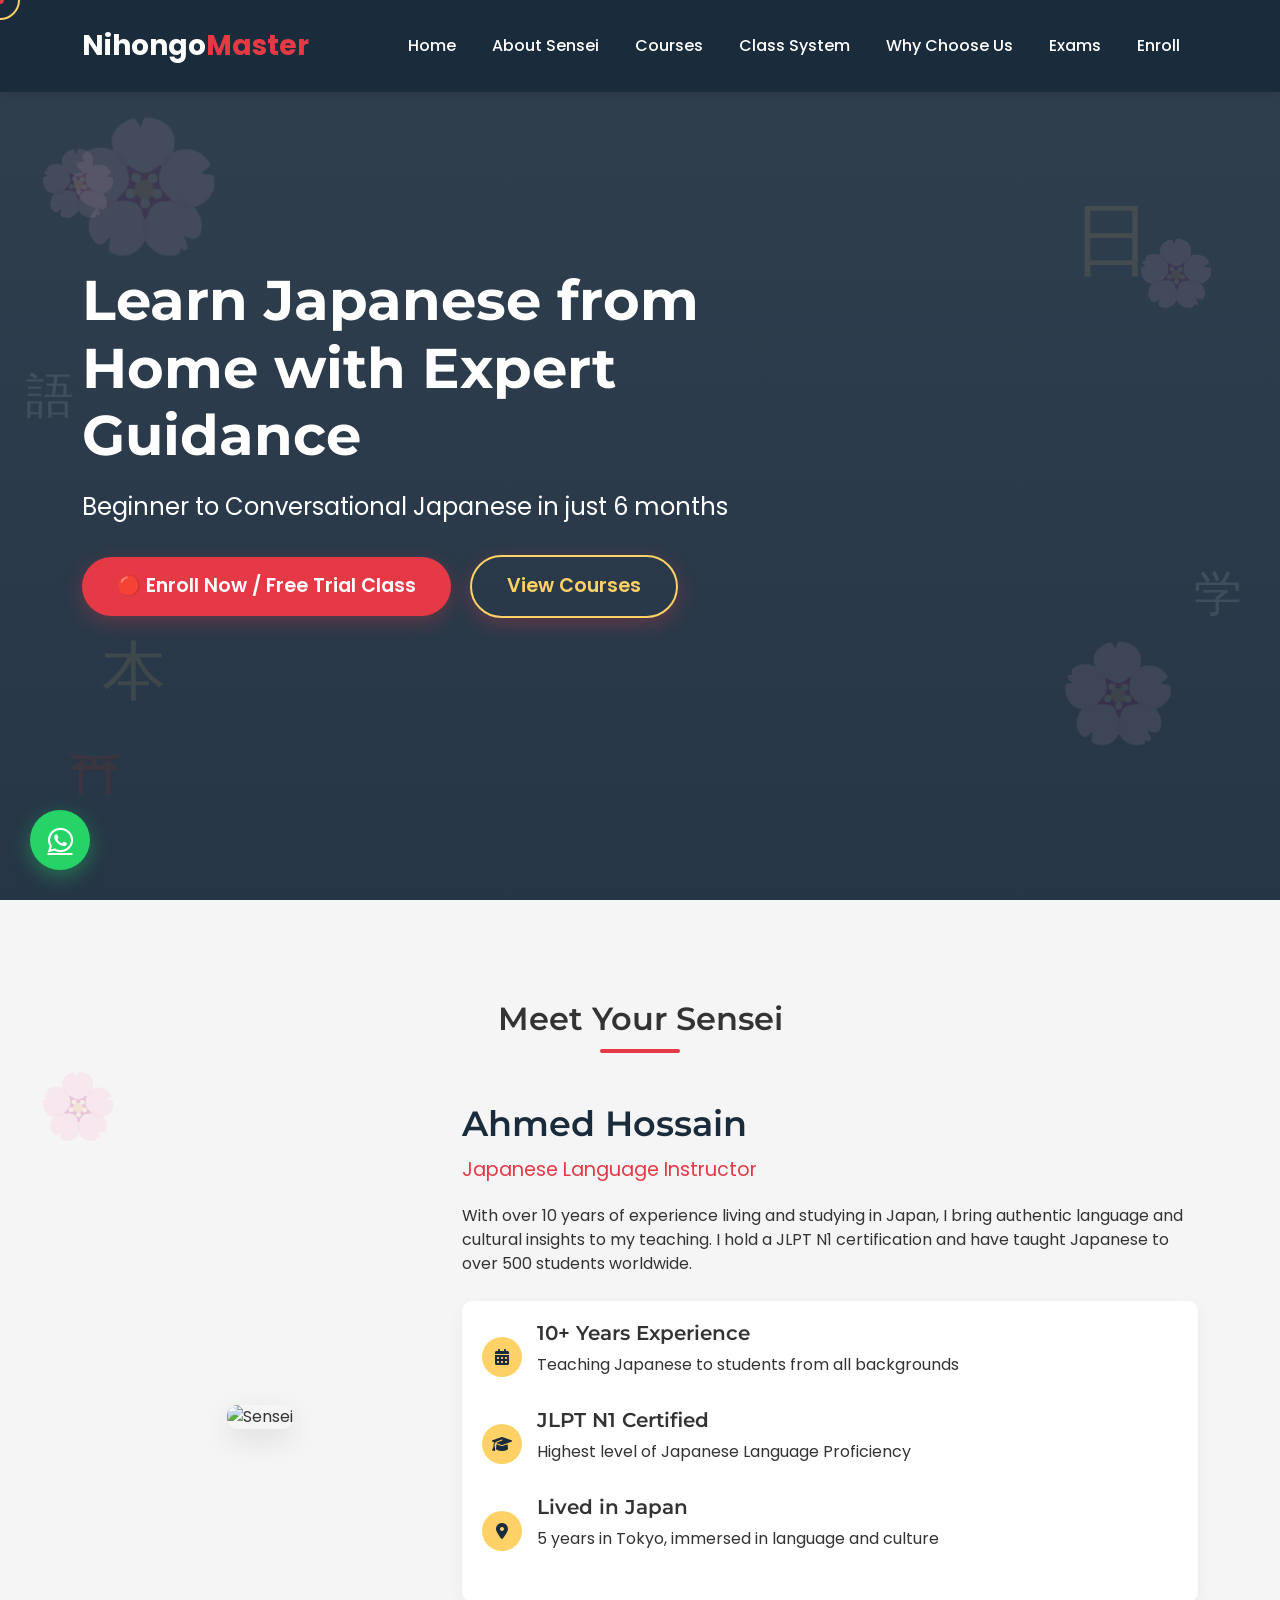
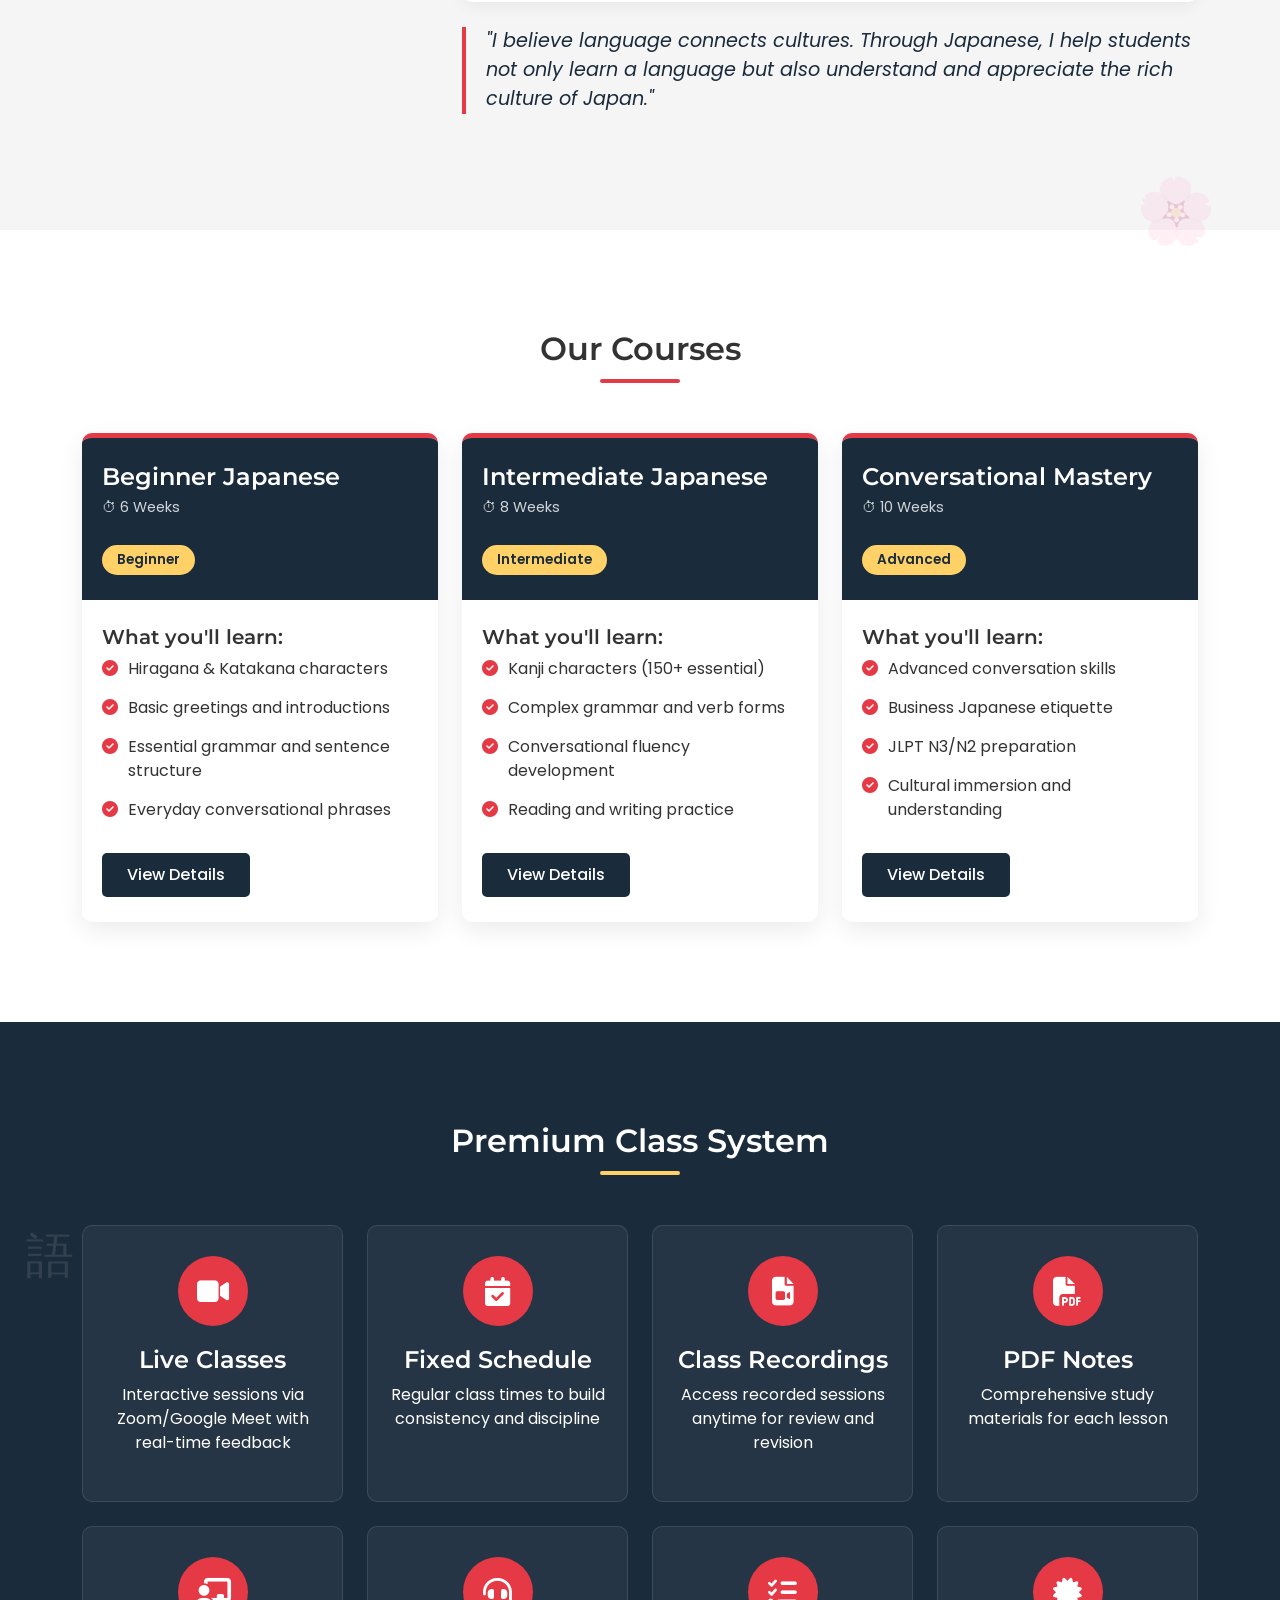
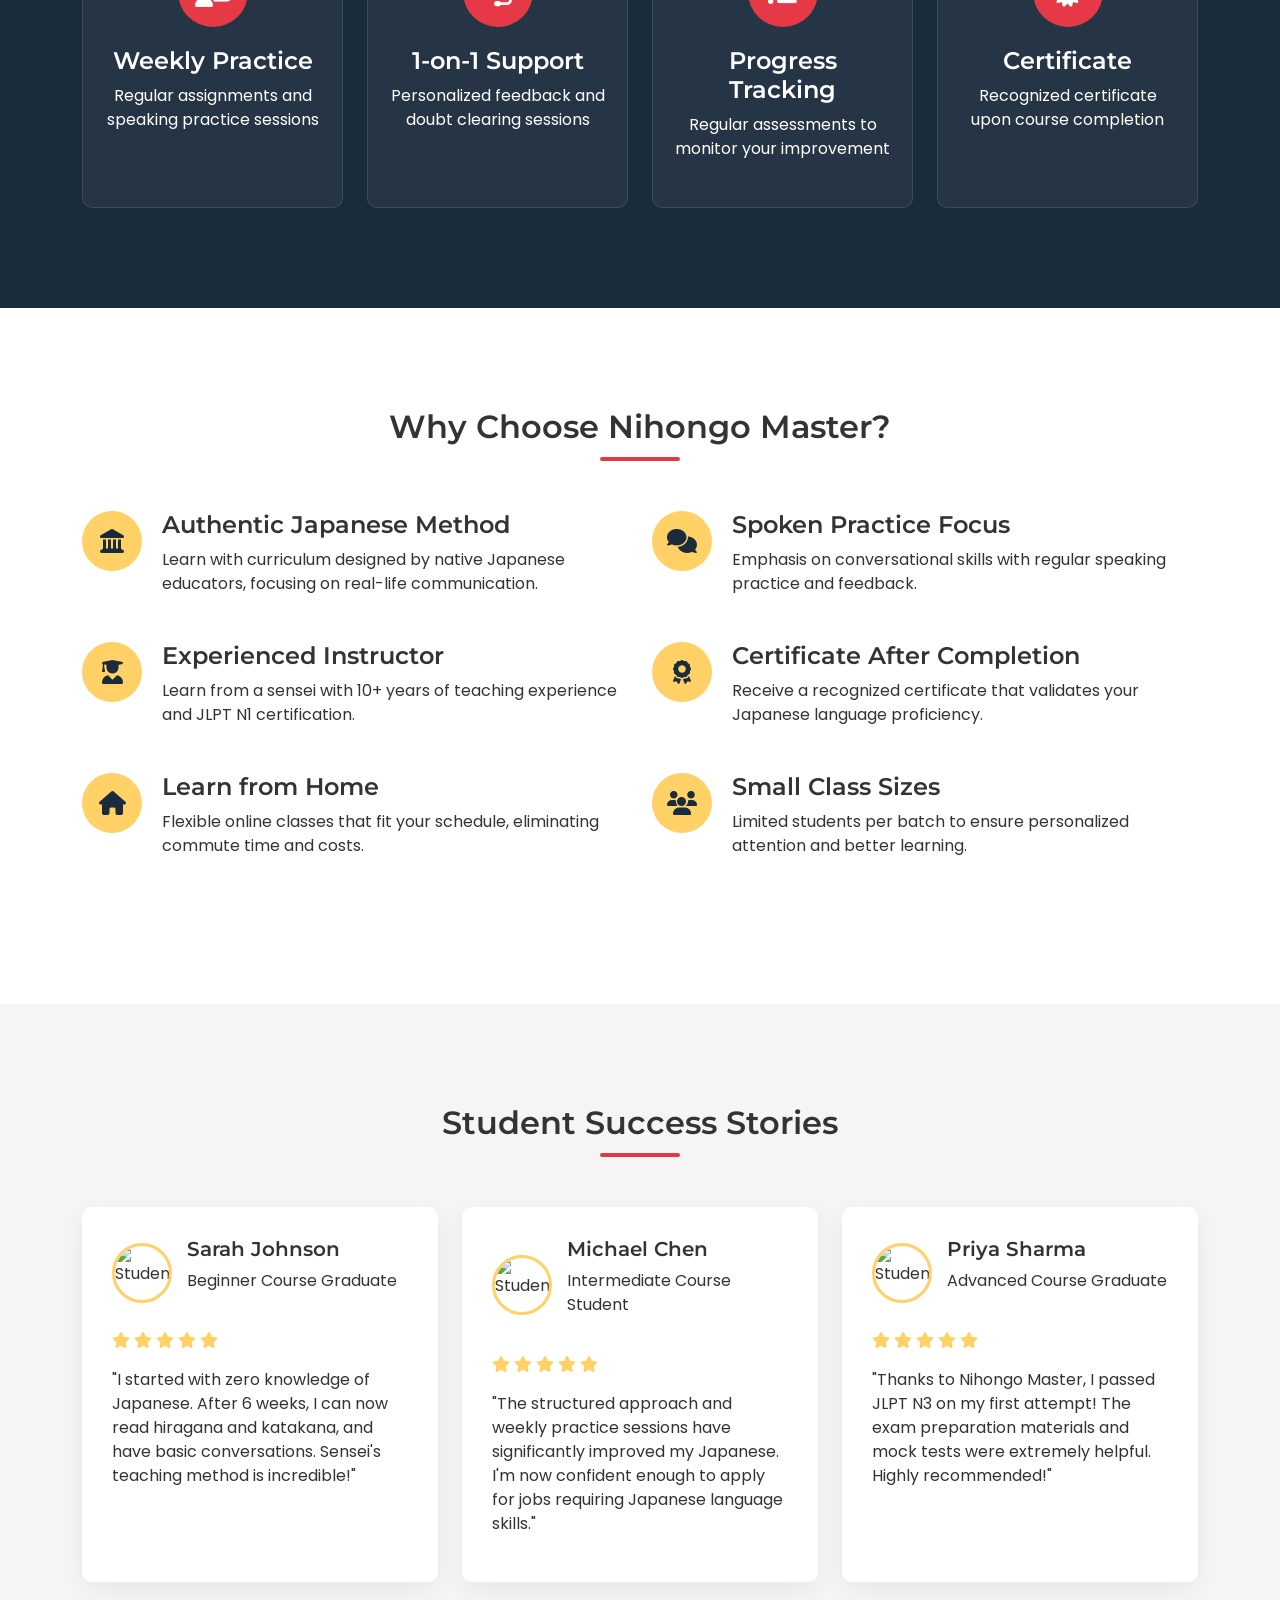
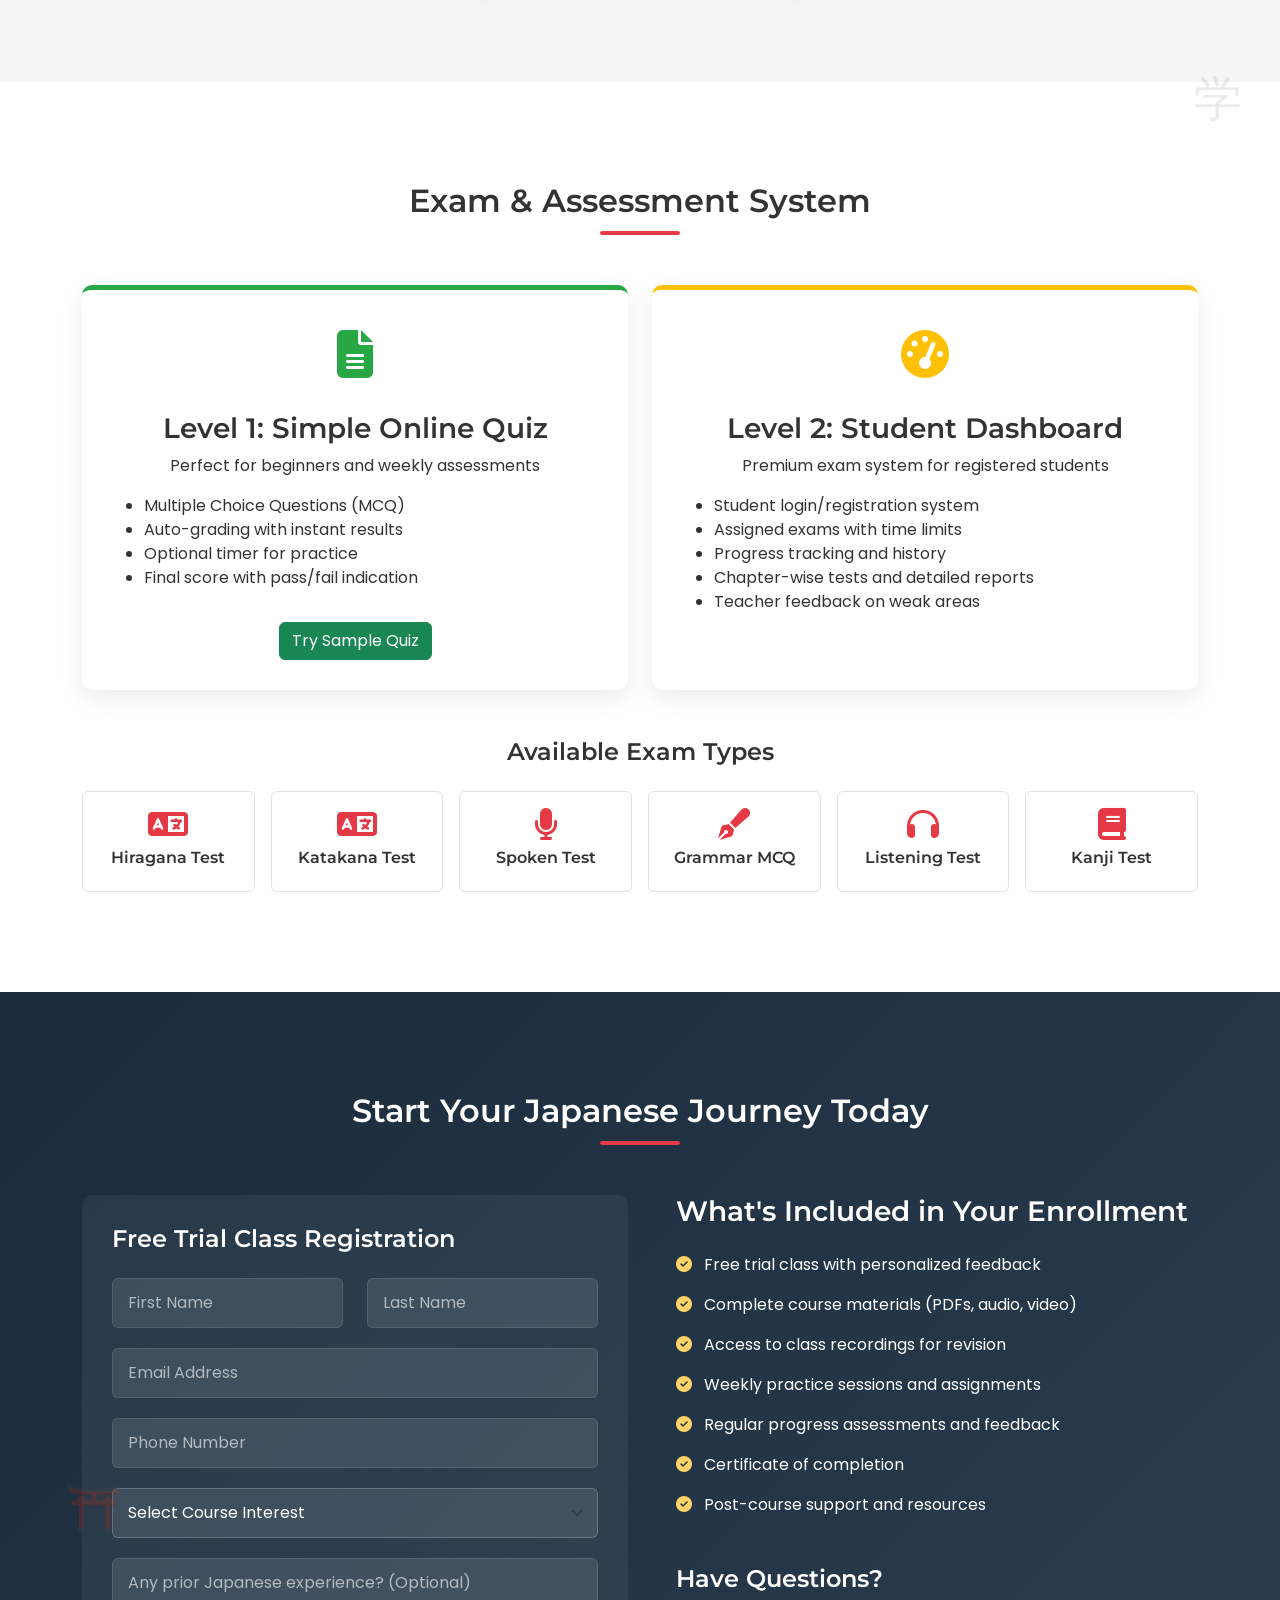
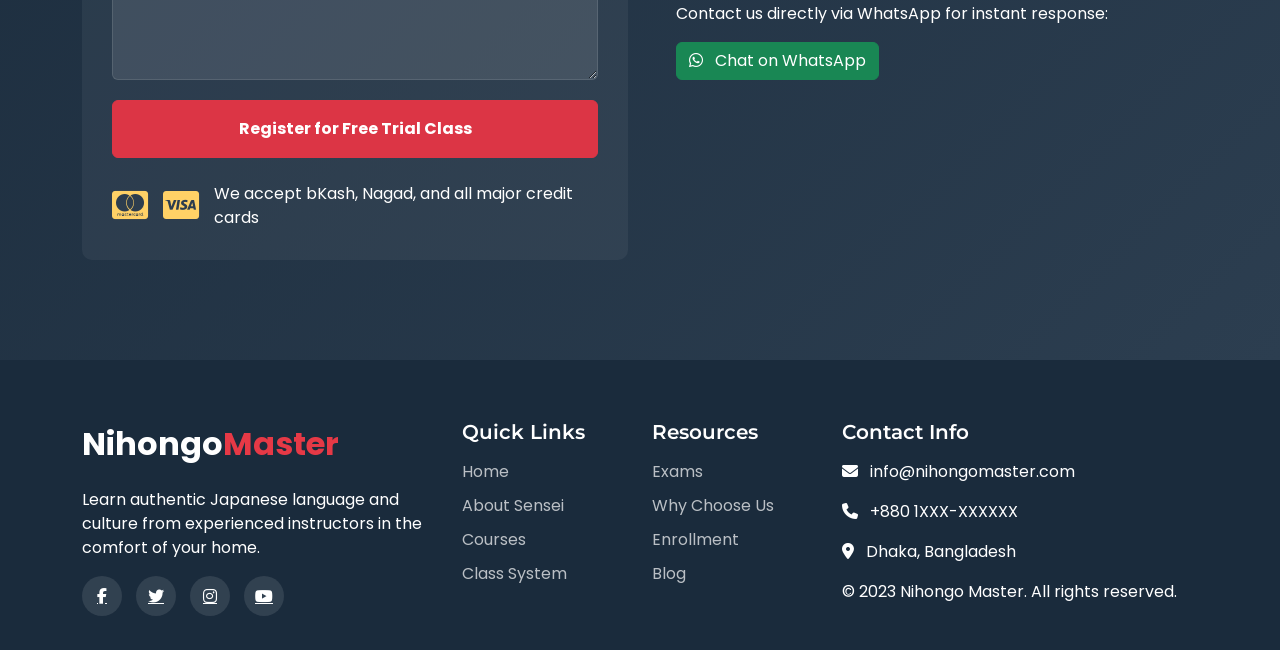
==== index.html @ c1dfc1c0 "first commit" ====
<!DOCTYPE html>
<html lang="en" data-lang="en">
<head>
    <meta charset="UTF-8">
    <meta name="viewport" content="width=device-width, initial-scale=1.0">
    <link rel="shortcut icon" href="assets/images/favicon-transparent.png" type="image/x-icon">
    <title>Online Japanese Learning </title>
    <!-- Bootstrap 5 -->
    <link href="https://cdn.jsdelivr.net/npm/bootstrap@5.3.0-alpha1/dist/css/bootstrap.min.css" rel="stylesheet">
    <!-- Bootstrap Icons -->
    <link rel="stylesheet" href="https://cdn.jsdelivr.net/npm/bootstrap-icons@1.8.1/font/bootstrap-icons.css">
    <!-- Font Awesome -->
    <link rel="stylesheet" href="https://cdnjs.cloudflare.com/ajax/libs/font-awesome/6.4.0/css/all.min.css">
    <!-- Google Fonts -->
    <link href="https://fonts.googleapis.com/css2?family=Montserrat:wght@400;500;600;700&family=Poppins:wght@300;400;500;600&display=swap" rel="stylesheet">
    <link rel="stylesheet" href="assets/css/style.css">

</head>
<body>
    <!-- Scroll Progress Bar -->
    <div class="scroll-progress"></div>
    
    <!-- Custom Cursor -->
    <div class="cursor-dot"></div>
    <div class="cursor-border"></div>
    
    <!-- Scroll to Top Button -->
    <div class="scroll-to-top">
        <i class="fas fa-chevron-up"></i>
    </div>
    
    <!-- Language Switcher -->
    <!-- <div class="language-switcher">
        <div class="language-option active" data-lang="en">
            <div class="language-flag">🇺🇸</div>
            <div class="language-name">English</div>
        </div>
        <div class="language-option" data-lang="bn">
            <div class="language-flag">🇧🇩</div>
            <div class="language-name">বাংলা</div>
        </div>
        <div class="language-option" data-lang="jp">
            <div class="language-flag">🇯🇵</div>
            <div class="language-name">日本語</div>
        </div>
    </div> -->
    
    <!-- WhatsApp Floating Button -->
    <a href="https://wa.me/8801XXXXXXXXX" class="whatsapp-float" target="_blank">
        <i class="fab fa-whatsapp"></i>
    </a>
    
    <!-- Navbar -->
    <nav class="navbar navbar-expand-lg navbar-dark fixed-top">
        <div class="container">
            <a class="navbar-brand" href="index.html">Nihongo<span>Master</span></a>
            <button class="navbar-toggler" type="button" data-bs-toggle="collapse" data-bs-target="#navbarNav">
                <span class="navbar-toggler-icon"></span>
            </button>
            <div class="collapse navbar-collapse" id="navbarNav">
                <ul class="navbar-nav ms-auto">
                    <li class="nav-item">
                        <a class="nav-link" href="#home">Home</a>
                    </li>
                    <li class="nav-item">
                        <a class="nav-link" href="#about">About Sensei</a>
                    </li>
                    <li class="nav-item">
                        <a class="nav-link" href="#courses">Courses</a>
                    </li>
                    <li class="nav-item">
                        <a class="nav-link" href="#class-system">Class System</a>
                    </li>
                    <li class="nav-item">
                        <a class="nav-link" href="#why-us">Why Choose Us</a>
                    </li>
                    <li class="nav-item">
                        <a class="nav-link" href="#exam">Exams</a>
                    </li>
                    <li class="nav-item">
                        <a class="nav-link" href="#enroll">Enroll</a>
                    </li>
                </ul>
            </div>
        </div>
    </nav>
    
    <!-- Hero Section -->
    <section class="hero-section" id="home">
        <div class="japanese-bg-element sakura-1">🌸</div>
        <div class="japanese-bg-element sakura-2">🌸</div>
        <div class="japanese-bg-element kanji-1">日</div>
        <div class="japanese-bg-element kanji-2">本</div>
        
        <div class="container">
            <div class="row align-items-center">
                <div class="col-lg-8">
                    <div class="hero-content">
                        <h1 class="hero-headline">Learn Japanese from Home with Expert Guidance</h1>
                        <p class="hero-subheadline">Beginner to Conversational Japanese in just 6 months</p>
                        <div class="hero-cta">
                            <a href="#enroll" class="cta-button">🔴 Enroll Now / Free Trial Class</a>
                            <a href="#courses" class="cta-button cta-button-outline">View Courses</a>
                        </div>
                    </div>
                </div>
                <div class="col-lg-4">
                    <!-- Optional: Add an image or illustration here -->
                </div>
            </div>
        </div>
    </section>
    
    <!-- About Sensei -->
    <section class="about-sensei section-padding" id="about">
        <div class="container">
            <h2 class="section-title">Meet Your Sensei</h2>
            <div class="row align-items-center">
                <div class="col-lg-4 text-center">
                    <img src="https://images.unsplash.com/photo-1568602471122-7832951cc4c5?ixlib=rb-4.0.3&ixid=M3wxMjA3fDB8MHxwaG90by1wYWdlfHx8fGVufDB8fHx8fA%3D%3D&auto=format&fit=crop&w=2070&q=80" alt="Sensei" class="sensei-img">
                </div>
                <div class="col-lg-8">
                    <h3 class="sensei-name">Ahmed Hossain</h3>
                    <p class="sensei-title">Japanese Language Instructor</p>
                    <p>With over 10 years of experience living and studying in Japan, I bring authentic language and cultural insights to my teaching. I hold a JLPT N1 certification and have taught Japanese to over 500 students worldwide.</p>
                    
                    <div class="sensei-experience">
                        <div class="experience-item">
                            <div class="experience-icon">
                                <i class="fas fa-calendar-alt"></i>
                            </div>
                            <div>
                                <h5>10+ Years Experience</h5>
                                <p>Teaching Japanese to students from all backgrounds</p>
                            </div>
                        </div>
                        <div class="experience-item">
                            <div class="experience-icon">
                                <i class="fas fa-graduation-cap"></i>
                            </div>
                            <div>
                                <h5>JLPT N1 Certified</h5>
                                <p>Highest level of Japanese Language Proficiency</p>
                            </div>
                        </div>
                        <div class="experience-item">
                            <div class="experience-icon">
                                <i class="fas fa-map-marker-alt"></i>
                            </div>
                            <div>
                                <h5>Lived in Japan</h5>
                                <p>5 years in Tokyo, immersed in language and culture</p>
                            </div>
                        </div>
                    </div>
                    
                    <p class="quote">"I believe language connects cultures. Through Japanese, I help students not only learn a language but also understand and appreciate the rich culture of Japan."</p>
                </div>
            </div>
        </div>
    </section>
    
    <!-- Course Section -->
    <section class="section-padding" id="courses">
        <div class="container">
            <h2 class="section-title">Our Courses</h2>
            <div class="row g-4">
                <!-- Course 1 -->
                <div class="col-lg-4 col-md-6">
                    <div class="course-card">
                        <div class="course-header">
                            <h4 class="course-name">Beginner Japanese</h4>
                            <p class="course-duration">⏱ 6 Weeks</p>
                            <span class="course-level">Beginner</span>
                        </div>
                        <div class="course-body">
                            <h5>What you'll learn:</h5>
                            <div class="course-feature">
                                <i class="fas fa-check-circle"></i>
                                <div>Hiragana & Katakana characters</div>
                            </div>
                            <div class="course-feature">
                                <i class="fas fa-check-circle"></i>
                                <div>Basic greetings and introductions</div>
                            </div>
                            <div class="course-feature">
                                <i class="fas fa-check-circle"></i>
                                <div>Essential grammar and sentence structure</div>
                            </div>
                            <div class="course-feature">
                                <i class="fas fa-check-circle"></i>
                                <div>Everyday conversational phrases</div>
                            </div>
                            <a href="#" class="course-btn mt-3">View Details</a>
                        </div>
                    </div>
                </div>
                
                <!-- Course 2 -->
                <div class="col-lg-4 col-md-6">
                    <div class="course-card">
                        <div class="course-header">
                            <h4 class="course-name">Intermediate Japanese</h4>
                            <p class="course-duration">⏱ 8 Weeks</p>
                            <span class="course-level">Intermediate</span>
                        </div>
                        <div class="course-body">
                            <h5>What you'll learn:</h5>
                            <div class="course-feature">
                                <i class="fas fa-check-circle"></i>
                                <div>Kanji characters (150+ essential)</div>
                            </div>
                            <div class="course-feature">
                                <i class="fas fa-check-circle"></i>
                                <div>Complex grammar and verb forms</div>
                            </div>
                            <div class="course-feature">
                                <i class="fas fa-check-circle"></i>
                                <div>Conversational fluency development</div>
                            </div>
                            <div class="course-feature">
                                <i class="fas fa-check-circle"></i>
                                <div>Reading and writing practice</div>
                            </div>
                            <a href="#" class="course-btn mt-3">View Details</a>
                        </div>
                    </div>
                </div>
                
                <!-- Course 3 -->
                <div class="col-lg-4 col-md-6">
                    <div class="course-card">
                        <div class="course-header">
                            <h4 class="course-name">Conversational Mastery</h4>
                            <p class="course-duration">⏱ 10 Weeks</p>
                            <span class="course-level">Advanced</span>
                        </div>
                        <div class="course-body">
                            <h5>What you'll learn:</h5>
                            <div class="course-feature">
                                <i class="fas fa-check-circle"></i>
                                <div>Advanced conversation skills</div>
                            </div>
                            <div class="course-feature">
                                <i class="fas fa-check-circle"></i>
                                <div>Business Japanese etiquette</div>
                            </div>
                            <div class="course-feature">
                                <i class="fas fa-check-circle"></i>
                                <div>JLPT N3/N2 preparation</div>
                            </div>
                            <div class="course-feature">
                                <i class="fas fa-check-circle"></i>
                                <div>Cultural immersion and understanding</div>
                            </div>
                            <a href="#" class="course-btn mt-3">View Details</a>
                        </div>
                    </div>
                </div>
            </div>
        </div>
    </section>
    
    <!-- Class System -->
    <section class="class-system section-padding" id="class-system">
        <div class="container">
            <h2 class="section-title">Premium Class System</h2>
            <div class="row g-4">
                <div class="col-lg-3 col-md-6">
                    <div class="feature-card">
                        <div class="feature-icon">
                            <i class="fas fa-video"></i>
                        </div>
                        <h4>Live Classes</h4>
                        <p>Interactive sessions via Zoom/Google Meet with real-time feedback</p>
                    </div>
                </div>
                <div class="col-lg-3 col-md-6">
                    <div class="feature-card">
                        <div class="feature-icon">
                            <i class="fas fa-calendar-check"></i>
                        </div>
                        <h4>Fixed Schedule</h4>
                        <p>Regular class times to build consistency and discipline</p>
                    </div>
                </div>
                <div class="col-lg-3 col-md-6">
                    <div class="feature-card">
                        <div class="feature-icon">
                            <i class="fas fa-file-video"></i>
                        </div>
                        <h4>Class Recordings</h4>
                        <p>Access recorded sessions anytime for review and revision</p>
                    </div>
                </div>
                <div class="col-lg-3 col-md-6">
                    <div class="feature-card">
                        <div class="feature-icon">
                            <i class="fas fa-file-pdf"></i>
                        </div>
                        <h4>PDF Notes</h4>
                        <p>Comprehensive study materials for each lesson</p>
                    </div>
                </div>
                <div class="col-lg-3 col-md-6">
                    <div class="feature-card">
                        <div class="feature-icon">
                            <i class="fas fa-chalkboard-teacher"></i>
                        </div>
                        <h4>Weekly Practice</h4>
                        <p>Regular assignments and speaking practice sessions</p>
                    </div>
                </div>
                <div class="col-lg-3 col-md-6">
                    <div class="feature-card">
                        <div class="feature-icon">
                            <i class="fas fa-headset"></i>
                        </div>
                        <h4>1-on-1 Support</h4>
                        <p>Personalized feedback and doubt clearing sessions</p>
                    </div>
                </div>
                <div class="col-lg-3 col-md-6">
                    <div class="feature-card">
                        <div class="feature-icon">
                            <i class="fas fa-tasks"></i>
                        </div>
                        <h4>Progress Tracking</h4>
                        <p>Regular assessments to monitor your improvement</p>
                    </div>
                </div>
                <div class="col-lg-3 col-md-6">
                    <div class="feature-card">
                        <div class="feature-icon">
                            <i class="fas fa-certificate"></i>
                        </div>
                        <h4>Certificate</h4>
                        <p>Recognized certificate upon course completion</p>
                    </div>
                </div>
            </div>
        </div>
    </section>
    
    <!-- Why Choose Us -->
    <section class="section-padding" id="why-us">
        <div class="container">
            <h2 class="section-title">Why Choose Nihongo Master?</h2>
            <div class="row">
                <div class="col-lg-6">
                    <div class="usp-item">
                        <div class="usp-icon">
                            <i class="fas fa-landmark"></i>
                        </div>
                        <div>
                            <h4>Authentic Japanese Method</h4>
                            <p>Learn with curriculum designed by native Japanese educators, focusing on real-life communication.</p>
                        </div>
                    </div>
                    <div class="usp-item">
                        <div class="usp-icon">
                            <i class="fas fa-user-graduate"></i>
                        </div>
                        <div>
                            <h4>Experienced Instructor</h4>
                            <p>Learn from a sensei with 10+ years of teaching experience and JLPT N1 certification.</p>
                        </div>
                    </div>
                    <div class="usp-item">
                        <div class="usp-icon">
                            <i class="fas fa-home"></i>
                        </div>
                        <div>
                            <h4>Learn from Home</h4>
                            <p>Flexible online classes that fit your schedule, eliminating commute time and costs.</p>
                        </div>
                    </div>
                </div>
                <div class="col-lg-6">
                    <div class="usp-item">
                        <div class="usp-icon">
                            <i class="fas fa-comments"></i>
                        </div>
                        <div>
                            <h4>Spoken Practice Focus</h4>
                            <p>Emphasis on conversational skills with regular speaking practice and feedback.</p>
                        </div>
                    </div>
                    <div class="usp-item">
                        <div class="usp-icon">
                            <i class="fas fa-award"></i>
                        </div>
                        <div>
                            <h4>Certificate After Completion</h4>
                            <p>Receive a recognized certificate that validates your Japanese language proficiency.</p>
                        </div>
                    </div>
                    <div class="usp-item">
                        <div class="usp-icon">
                            <i class="fas fa-users"></i>
                        </div>
                        <div>
                            <h4>Small Class Sizes</h4>
                            <p>Limited students per batch to ensure personalized attention and better learning.</p>
                        </div>
                    </div>
                </div>
            </div>
        </div>
    </section>
    
    <!-- Student Feedback -->
    <section class="feedback-section section-padding">
        <div class="container">
            <h2 class="section-title">Student Success Stories</h2>
            <div class="row g-4">
                <div class="col-lg-4 col-md-6">
                    <div class="feedback-card">
                        <div class="student-info">
                            <img src="https://images.unsplash.com/photo-1494790108755-2616b612b786?ixlib=rb-4.0.3&ixid=M3wxMjA3fDB8MHxwaG90by1wYWdlfHx8fGVufDB8fHx8fA%3D%3D&auto=format&fit=crop&w=1887&q=80" alt="Student" class="student-avatar">
                            <div>
                                <h5>Sarah Johnson</h5>
                                <p>Beginner Course Graduate</p>
                            </div>
                        </div>
                        <div class="stars">
                            <i class="fas fa-star"></i>
                            <i class="fas fa-star"></i>
                            <i class="fas fa-star"></i>
                            <i class="fas fa-star"></i>
                            <i class="fas fa-star"></i>
                        </div>
                        <p>"I started with zero knowledge of Japanese. After 6 weeks, I can now read hiragana and katakana, and have basic conversations. Sensei's teaching method is incredible!"</p>
                    </div>
                </div>
                <div class="col-lg-4 col-md-6">
                    <div class="feedback-card">
                        <div class="student-info">
                            <img src="https://images.unsplash.com/photo-1507003211169-0a1dd7228f2d?ixlib=rb-4.0.3&ixid=M3wxMjA3fDB8MHxwaG90by1wYWdlfHx8fGVufDB8fHx8fA%3D%3D&auto=format&fit=crop&w=1887&q=80" alt="Student" class="student-avatar">
                            <div>
                                <h5>Michael Chen</h5>
                                <p>Intermediate Course Student</p>
                            </div>
                        </div>
                        <div class="stars">
                            <i class="fas fa-star"></i>
                            <i class="fas fa-star"></i>
                            <i class="fas fa-star"></i>
                            <i class="fas fa-star"></i>
                            <i class="fas fa-star"></i>
                        </div>
                        <p>"The structured approach and weekly practice sessions have significantly improved my Japanese. I'm now confident enough to apply for jobs requiring Japanese language skills."</p>
                    </div>
                </div>
                <div class="col-lg-4 col-md-6">
                    <div class="feedback-card">
                        <div class="student-info">
                            <img src="https://images.unsplash.com/photo-1534528741775-53994a69daeb?ixlib=rb-4.0.3&ixid=M3wxMjA3fDB8MHxwaG90by1wYWdlfHx8fGVufDB8fHx8fA%3D%3D&auto=format&fit=crop&w=1964&q=80" alt="Student" class="student-avatar">
                            <div>
                                <h5>Priya Sharma</h5>
                                <p>Advanced Course Graduate</p>
                            </div>
                        </div>
                        <div class="stars">
                            <i class="fas fa-star"></i>
                            <i class="fas fa-star"></i>
                            <i class="fas fa-star"></i>
                            <i class="fas fa-star"></i>
                            <i class="fas fa-star"></i>
                        </div>
                        <p>"Thanks to Nihongo Master, I passed JLPT N3 on my first attempt! The exam preparation materials and mock tests were extremely helpful. Highly recommended!"</p>
                    </div>
                </div>
            </div>
        </div>
    </section>
    
    <!-- Exam System -->
    <section class="section-padding" id="exam">
        <div class="container">
            <h2 class="section-title">Exam & Assessment System</h2>
            <div class="row mb-5">
                <div class="col-lg-6">
                    <div class="exam-level-card level-1">
                        <div class="exam-icon">
                            <i class="fas fa-file-alt"></i>
                        </div>
                        <h3>Level 1: Simple Online Quiz</h3>
                        <p>Perfect for beginners and weekly assessments</p>
                        <ul class="text-start mt-3">
                            <li>Multiple Choice Questions (MCQ)</li>
                            <li>Auto-grading with instant results</li>
                            <li>Optional timer for practice</li>
                            <li>Final score with pass/fail indication</li>
                        </ul>
                        <button class="btn btn-success mt-3" id="startQuizBtn">Try Sample Quiz</button>
                    </div>
                </div>
                <div class="col-lg-6">
                    <div class="exam-level-card level-2">
                        <div class="exam-icon">
                            <i class="fas fa-tachometer-alt"></i>
                        </div>
                        <h3>Level 2: Student Dashboard</h3>
                        <p>Premium exam system for registered students</p>
                        <ul class="text-start mt-3">
                            <li>Student login/registration system</li>
                            <li>Assigned exams with time limits</li>
                            <li>Progress tracking and history</li>
                            <li>Chapter-wise tests and detailed reports</li>
                            <li>Teacher feedback on weak areas</li>
                        </ul>
                    </div>
                </div>
            </div>
            
            <!-- Quiz Container (Initially Hidden) -->
            <div class="quiz-container" id="quizContainer" style="display: none;">
                <div class="d-flex justify-content-between align-items-center mb-4">
                    <h3>Japanese Language Quiz</h3>
                    <div class="quiz-timer">
                        Time: <span id="quizTimer">05:00</span>
                    </div>
                </div>
                
                <div id="quizContent">
                    <div class="quiz-question" id="questionText">What is the Japanese word for "hello"?</div>
                    
                    <div class="quiz-options">
                        <div class="quiz-option" data-answer="a">
                            A) さようなら (Sayōnara)
                        </div>
                        <div class="quiz-option" data-answer="b">
                            B) こんにちは (Konnichiwa)
                        </div>
                        <div class="quiz-option" data-answer="c">
                            C) ありがとう (Arigatō)
                        </div>
                        <div class="quiz-option" data-answer="d">
                            D) おはよう (Ohayō)
                        </div>
                    </div>
                    
                    <div class="d-flex justify-content-between mt-4">
                        <div id="questionCounter">Question 1 of 5</div>
                        <button class="btn btn-primary" id="nextQuestionBtn">Next Question</button>
                    </div>
                </div>
                
                <div id="quizResults" style="display: none;">
                    <h3 class="text-center">Quiz Results</h3>
                    <div class="text-center my-4">
                        <div class="display-4" id="finalScore">4/5</div>
                        <div class="h5" id="resultStatus">Passed! Excellent work!</div>
                    </div>
                    
                    <div class="mb-4">
                        <h5>Your Weak Areas:</h5>
                        <ul>
                            <li>Kanji recognition</li>
                            <li>Verb conjugation</li>
                        </ul>
                    </div>
                    
                    <div class="p-3 bg-light rounded">
                        <h5>Teacher Feedback:</h5>
                        <p>Good overall performance! Focus more on Kanji practice and verb conjugations. Review lessons 3 and 5 for better understanding.</p>
                    </div>
                    
                    <div class="text-center mt-4">
                        <button class="btn btn-outline-secondary me-2" id="retryQuizBtn">Retry Quiz</button>
                        <button class="btn btn-primary" id="closeQuizBtn">Close Quiz</button>
                    </div>
                </div>
            </div>
            
            <!-- Exam Types -->
            <div class="row mt-5">
                <div class="col-12">
                    <h4 class="text-center mb-4">Available Exam Types</h4>
                    <div class="row g-3 text-center">
                        <div class="col-md-2 col-sm-4 col-6">
                            <div class="p-3 border rounded">
                                <i class="fas fa-language fa-2x mb-2" style="color: var(--japanese-red);"></i>
                                <h6>Hiragana Test</h6>
                            </div>
                        </div>
                        <div class="col-md-2 col-sm-4 col-6">
                            <div class="p-3 border rounded">
                                <i class="fas fa-language fa-2x mb-2" style="color: var(--japanese-red);"></i>
                                <h6>Katakana Test</h6>
                            </div>
                        </div>
                        <div class="col-md-2 col-sm-4 col-6">
                            <div class="p-3 border rounded">
                                <i class="fas fa-microphone fa-2x mb-2" style="color: var(--japanese-red);"></i>
                                <h6>Spoken Test</h6>
                            </div>
                        </div>
                        <div class="col-md-2 col-sm-4 col-6">
                            <div class="p-3 border rounded">
                                <i class="fas fa-pen-fancy fa-2x mb-2" style="color: var(--japanese-red);"></i>
                                <h6>Grammar MCQ</h6>
                            </div>
                        </div>
                        <div class="col-md-2 col-sm-4 col-6">
                            <div class="p-3 border rounded">
                                <i class="fas fa-headphones fa-2x mb-2" style="color: var(--japanese-red);"></i>
                                <h6>Listening Test</h6>
                            </div>
                        </div>
                        <div class="col-md-2 col-sm-4 col-6">
                            <div class="p-3 border rounded">
                                <i class="fas fa-book fa-2x mb-2" style="color: var(--japanese-red);"></i>
                                <h6>Kanji Test</h6>
                            </div>
                        </div>
                    </div>
                </div>
            </div>
        </div>
    </section>
    
    <!-- Enrollment Section -->
    <section class="enrollment-section section-padding" id="enroll">
        <div class="container">
            <h2 class="section-title">Start Your Japanese Journey Today</h2>
            <div class="row">
                <div class="col-lg-6 mb-4 mb-lg-0">
                    <div class="contact-form">
                        <h4 class="mb-4">Free Trial Class Registration</h4>
                        <form id="enrollmentForm">
                            <div class="row">
                                <div class="col-md-6">
                                    <input type="text" class="form-control" placeholder="First Name" required>
                                </div>
                                <div class="col-md-6">
                                    <input type="text" class="form-control" placeholder="Last Name" required>
                                </div>
                            </div>
                            <input type="email" class="form-control" placeholder="Email Address" required>
                            <input type="tel" class="form-control" placeholder="Phone Number" required>
                            <select class="form-select" required>
                                <option value="" disabled selected>Select Course Interest</option>
                                <option value="beginner">Beginner Japanese</option>
                                <option value="intermediate">Intermediate Japanese</option>
                                <option value="advanced">Conversational Mastery</option>
                            </select>
                            <textarea class="form-control" rows="4" placeholder="Any prior Japanese experience? (Optional)"></textarea>
                            <button type="submit" class="btn btn-danger w-100 py-3 fw-bold">Register for Free Trial Class</button>
                        </form>
                        
                        <div class="payment-methods mt-4">
                            <div class="payment-icon">
                                <i class="fab fa-cc-mastercard"></i>
                            </div>
                            <div class="payment-icon">
                                <i class="fab fa-cc-visa"></i>
                            </div>
                            <div>
                                <p class="mb-0">We accept bKash, Nagad, and all major credit cards</p>
                            </div>
                        </div>
                    </div>
                </div>
                <div class="col-lg-6">
                    <div class="ps-lg-4">
                        <h3 class="mb-4">What's Included in Your Enrollment</h3>
                        <ul class="list-unstyled">
                            <li class="mb-3"><i class="fas fa-check-circle me-2" style="color: var(--soft-gold);"></i> Free trial class with personalized feedback</li>
                            <li class="mb-3"><i class="fas fa-check-circle me-2" style="color: var(--soft-gold);"></i> Complete course materials (PDFs, audio, video)</li>
                            <li class="mb-3"><i class="fas fa-check-circle me-2" style="color: var(--soft-gold);"></i> Access to class recordings for revision</li>
                            <li class="mb-3"><i class="fas fa-check-circle me-2" style="color: var(--soft-gold);"></i> Weekly practice sessions and assignments</li>
                            <li class="mb-3"><i class="fas fa-check-circle me-2" style="color: var(--soft-gold);"></i> Regular progress assessments and feedback</li>
                            <li class="mb-3"><i class="fas fa-check-circle me-2" style="color: var(--soft-gold);"></i> Certificate of completion</li>
                            <li class="mb-3"><i class="fas fa-check-circle me-2" style="color: var(--soft-gold);"></i> Post-course support and resources</li>
                        </ul>
                        
                        <div class="mt-5">
                            <h4>Have Questions?</h4>
                            <p>Contact us directly via WhatsApp for instant response:</p>
                            <a href="https://wa.me/8801XXXXXXXXX" class="btn btn-success" target="_blank">
                                <i class="fab fa-whatsapp me-2"></i> Chat on WhatsApp
                            </a>
                        </div>
                    </div>
                </div>
            </div>
        </div>
    </section>
    
    <!-- Footer -->
    <footer>
        <div class="container">
            <div class="row">
                <div class="col-lg-4 mb-4 mb-lg-0">
                    <div class="footer-logo">Nihongo<span>Master</span></div>
                    <p>Learn authentic Japanese language and culture from experienced instructors in the comfort of your home.</p>
                    <div class="mt-3">
                        <a href="#" class="social-icon"><i class="fab fa-facebook-f"></i></a>
                        <a href="#" class="social-icon"><i class="fab fa-twitter"></i></a>
                        <a href="#" class="social-icon"><i class="fab fa-instagram"></i></a>
                        <a href="#" class="social-icon"><i class="fab fa-youtube"></i></a>
                    </div>
                </div>
                <div class="col-lg-2 col-md-4 mb-4 mb-md-0">
                    <h5 class="mb-3">Quick Links</h5>
                    <a href="#home" class="footer-link">Home</a>
                    <a href="#about" class="footer-link">About Sensei</a>
                    <a href="#courses" class="footer-link">Courses</a>
                    <a href="#class-system" class="footer-link">Class System</a>
                </div>
                <div class="col-lg-2 col-md-4 mb-4 mb-md-0">
                    <h5 class="mb-3">Resources</h5>
                    <a href="#exam" class="footer-link">Exams</a>
                    <a href="#why-us" class="footer-link">Why Choose Us</a>
                    <a href="#enroll" class="footer-link">Enrollment</a>
                    <a href="#" class="footer-link">Blog</a>
                </div>
                <div class="col-lg-4 col-md-4">
                    <h5 class="mb-3">Contact Info</h5>
                    <p><i class="fas fa-envelope me-2"></i> info@nihongomaster.com</p>
                    <p><i class="fas fa-phone me-2"></i> +880 1XXX-XXXXXX</p>
                    <p><i class="fas fa-map-marker-alt me-2"></i> Dhaka, Bangladesh</p>
                    <p class="mt-3">© 2023 Nihongo Master. All rights reserved.</p>
                </div>
            </div>
        </div>
    </footer>
    
    <!-- Bootstrap & jQuery Scripts -->
    <script src="https://code.jquery.com/jquery-3.6.4.min.js"></script>
    <script src="https://cdn.jsdelivr.net/npm/bootstrap@5.3.0-alpha1/dist/js/bootstrap.bundle.min.js"></script>
    <script src="assets/js/app.js"></script>

</body>
</html>
---- assets/css/style.css ----
:root {
    --deep-navy: #1A2B3C;
    --japanese-red: #E63946;
    --soft-gold: #FFD166;
    --pure-white: #FFFFFF;
    --sakura-pink: #FFB7C5;
    --light-gray: #F5F5F5;
    --medium-gray: #E0E0E0;
    --dark-gray: #333333;
}

* {
    margin: 0;
    padding: 0;
    box-sizing: border-box;
}

body {
    font-family: 'Poppins', sans-serif;
    color: var(--dark-gray);
    background-color: var(--pure-white);
    overflow-x: hidden;
    position: relative;
}

h1,
h2,
h3,
h4,
h5,
h6 {
    font-family: 'Montserrat', sans-serif;
    font-weight: 600;
}

/* Custom Cursor */
.cursor-dot {
    width: 8px;
    height: 8px;
    background-color: var(--japanese-red);
    border-radius: 50%;
    position: fixed;
    pointer-events: none;
    z-index: 10000;
    transform: translate(-50%, -50%);
    transition: opacity 0.3s ease, transform 0.2s ease;
}

.cursor-border {
    width: 40px;
    height: 40px;
    border: 2px solid var(--soft-gold);
    border-radius: 50%;
    position: fixed;
    pointer-events: none;
    z-index: 9999;
    transform: translate(-50%, -50%);
    transition: all 0.3s ease, width 0.2s ease, height 0.2s ease;
}

/* Scroll Progress Bar */
.scroll-progress {
    position: fixed;
    top: 0;
    left: 0;
    width: 0%;
    height: 4px;
    background: linear-gradient(to right, var(--japanese-red), var(--soft-gold));
    z-index: 10001;
    transition: width 0.1s ease;
}

/* Custom Scrollbar */
::-webkit-scrollbar {
    width: 10px;
}

::-webkit-scrollbar-track {
    background: var(--light-gray);
    border-radius: 10px;
}

::-webkit-scrollbar-thumb {
    background: linear-gradient(to bottom, var(--japanese-red), var(--deep-navy));
    border-radius: 10px;
}

::-webkit-scrollbar-thumb:hover {
    background: linear-gradient(to bottom, var(--deep-navy), var(--japanese-red));
}

/* Scroll to Top Button */
.scroll-to-top {
    position: fixed;
    bottom: 30px;
    right: 30px;
    width: 50px;
    height: 50px;
    background-color: var(--japanese-red);
    color: white;
    border-radius: 50%;
    display: flex;
    align-items: center;
    justify-content: center;
    font-size: 22px;
    cursor: pointer;
    z-index: 999;
    opacity: 0;
    visibility: hidden;
    transition: all 0.3s ease;
    box-shadow: 0 4px 12px rgba(230, 57, 70, 0.3);
}

.scroll-to-top.active {
    opacity: 1;
    visibility: visible;
}

.scroll-to-top:hover {
    background-color: var(--deep-navy);
    transform: translateY(-5px);
}

/* Navbar */
.navbar {
    background-color: var(--deep-navy);
    padding: 20px 0;
    transition: all 0.3s ease;
    box-shadow: 0 4px 12px rgba(0, 0, 0, 0.1);
}

.navbar-brand {
    font-weight: 700;
    font-size: 28px;
    color: var(--pure-white) !important;
}

.navbar-brand span {
    color: var(--japanese-red);
}

.nav-link {
    color: var(--pure-white) !important;
    font-weight: 500;
    margin: 0 10px;
    transition: color 0.3s ease;
}

.nav-link:hover {
    color: var(--soft-gold) !important;
}

/* Hero Section */
.hero-section {
    background: linear-gradient(rgba(26, 43, 60, 0.9), rgba(26, 43, 60, 0.95)),
        url('https://images.unsplash.com/photo-1493976040374-85c8e12f0c0e?ixlib=rb-4.0.3&ixid=M3wxMjA3fDB8MHxwaG90by1wYWdlfHx8fGVufDB8fHx8fA%3D%3D&auto=format&fit=crop&w=2070&q=80');
    background-size: cover;
    background-position: center;
    color: var(--pure-white);
    padding: 120px 0;
    min-height: 100vh;
    display: flex;
    align-items: center;
    position: relative;
    overflow: hidden;
}

.hero-content {
    position: relative;
    z-index: 2;
}

.hero-headline {
    font-size: 3.5rem;
    font-weight: 700;
    margin-bottom: 20px;
    line-height: 1.2;
    opacity: 0;
    transform: translateY(20px);
    animation: fadeInUp 1s forwards 0.3s;
}

.hero-subheadline {
    font-size: 1.5rem;
    margin-bottom: 30px;
    opacity: 0;
    transform: translateY(20px);
    animation: fadeInUp 1s forwards 0.6s;
}

.hero-cta {
    opacity: 0;
    transform: translateY(20px);
    animation: fadeInUp 1s forwards 0.9s;
}

.cta-button {
    background-color: var(--japanese-red);
    color: var(--pure-white);
    padding: 15px 35px;
    border-radius: 50px;
    font-weight: 600;
    font-size: 1.2rem;
    border: none;
    transition: all 0.3s ease;
    text-decoration: none;
    display: inline-block;
    margin-right: 15px;
    margin-bottom: 15px;
    box-shadow: 0 6px 20px rgba(230, 57, 70, 0.3);
}

.cta-button:hover {
    background-color: var(--pure-white);
    color: var(--japanese-red);
    transform: translateY(-5px);
    box-shadow: 0 10px 25px rgba(230, 57, 70, 0.4);
}

.cta-button-outline {
    background-color: transparent;
    border: 2px solid var(--soft-gold);
    color: var(--soft-gold);
}

.cta-button-outline:hover {
    background-color: var(--soft-gold);
    color: var(--deep-navy);
}

/* Japanese Elements */
.japanese-bg-element {
    position: absolute;
    opacity: 0.1;
    z-index: 1;
}

.sakura-1 {
    top: 10%;
    left: 5%;
    font-size: 8rem;
    color: var(--sakura-pink);
}

.sakura-2 {
    bottom: 15%;
    right: 8%;
    font-size: 6rem;
    color: var(--sakura-pink);
}

.kanji-1 {
    top: 20%;
    right: 10%;
    font-size: 5rem;
    color: var(--soft-gold);
    font-family: 'MS Mincho', serif;
}

.kanji-2 {
    bottom: 20%;
    left: 8%;
    font-size: 4rem;
    color: var(--soft-gold);
    font-family: 'MS Mincho', serif;
}

/* Section Styling */
.section-title {
    text-align: center;
    margin-bottom: 50px;
    position: relative;
    padding-bottom: 15px;
}

.section-title:after {
    content: '';
    position: absolute;
    bottom: 0;
    left: 50%;
    transform: translateX(-50%);
    width: 80px;
    height: 4px;
    background-color: var(--japanese-red);
    border-radius: 2px;
}

.section-padding {
    padding: 100px 0;
}

/* About Sensei */
.about-sensei {
    background-color: var(--light-gray);
}

.sensei-img {
    width: 100%;
    max-width: 400px;
    border-radius: 10px;
    box-shadow: 0 10px 30px rgba(0, 0, 0, 0.1);
}

.sensei-name {
    color: var(--deep-navy);
    font-size: 2.2rem;
    margin-bottom: 10px;
}

.sensei-title {
    color: var(--japanese-red);
    font-size: 1.2rem;
    margin-bottom: 20px;
}

.sensei-experience {
    background-color: var(--pure-white);
    padding: 20px;
    border-radius: 10px;
    margin: 25px 0;
    box-shadow: 0 5px 15px rgba(0, 0, 0, 0.05);
}

.experience-item {
    display: flex;
    align-items: center;
    margin-bottom: 15px;
}

.experience-icon {
    background-color: var(--soft-gold);
    width: 40px;
    height: 40px;
    border-radius: 50%;
    display: flex;
    align-items: center;
    justify-content: center;
    margin-right: 15px;
    color: var(--deep-navy);
}

.quote {
    font-style: italic;
    font-size: 1.2rem;
    color: var(--deep-navy);
    border-left: 4px solid var(--japanese-red);
    padding-left: 20px;
    margin-top: 25px;
}

/* Course Cards */
.course-card {
    background-color: var(--pure-white);
    border-radius: 10px;
    overflow: hidden;
    box-shadow: 0 8px 25px rgba(0, 0, 0, 0.08);
    transition: all 0.3s ease;
    height: 100%;
    border-top: 5px solid var(--japanese-red);
}

.course-card:hover {
    transform: translateY(-10px);
    box-shadow: 0 15px 35px rgba(0, 0, 0, 0.15);
}

.course-header {
    background-color: var(--deep-navy);
    color: var(--pure-white);
    padding: 25px 20px;
}

.course-name {
    font-size: 1.5rem;
    margin-bottom: 5px;
}

.course-duration {
    font-size: 0.9rem;
    opacity: 0.8;
}

.course-level {
    display: inline-block;
    background-color: var(--soft-gold);
    color: var(--deep-navy);
    padding: 5px 15px;
    border-radius: 20px;
    font-size: 0.85rem;
    font-weight: 600;
    margin-top: 10px;
}

.course-body {
    padding: 25px 20px;
}

.course-feature {
    display: flex;
    align-items: flex-start;
    margin-bottom: 15px;
}

.course-feature i {
    color: var(--japanese-red);
    margin-right: 10px;
    margin-top: 3px;
}

.course-btn {
    background-color: var(--deep-navy);
    color: var(--pure-white);
    padding: 10px 25px;
    border-radius: 5px;
    text-decoration: none;
    display: inline-block;
    font-weight: 500;
    transition: all 0.3s ease;
}

.course-btn:hover {
    background-color: var(--japanese-red);
    color: var(--pure-white);
}

/* Class System */
.class-system {
    background-color: var(--deep-navy);
    color: var(--pure-white);
}

.class-system .section-title {
    color: var(--pure-white);
}

.class-system .section-title:after {
    background-color: var(--soft-gold);
}

.feature-card {
    background-color: rgba(255, 255, 255, 0.05);
    border-radius: 10px;
    padding: 30px 20px;
    text-align: center;
    height: 100%;
    transition: all 0.3s ease;
    border: 1px solid rgba(255, 255, 255, 0.1);
}

.feature-card:hover {
    background-color: rgba(255, 255, 255, 0.1);
    transform: translateY(-5px);
}

.feature-icon {
    width: 70px;
    height: 70px;
    background-color: var(--japanese-red);
    border-radius: 50%;
    display: flex;
    align-items: center;
    justify-content: center;
    margin: 0 auto 20px;
    font-size: 1.8rem;
}

/* Why Choose Us */
.usp-item {
    display: flex;
    align-items: flex-start;
    margin-bottom: 30px;
}

.usp-icon {
    width: 60px;
    height: 60px;
    background-color: var(--soft-gold);
    border-radius: 50%;
    display: flex;
    align-items: center;
    justify-content: center;
    margin-right: 20px;
    flex-shrink: 0;
    color: var(--deep-navy);
    font-size: 1.5rem;
}

/* Student Feedback */
.feedback-section {
    background-color: var(--light-gray);
}

.feedback-card {
    background-color: var(--pure-white);
    border-radius: 10px;
    padding: 30px;
    box-shadow: 0 8px 25px rgba(0, 0, 0, 0.06);
    height: 100%;
}

.student-info {
    display: flex;
    align-items: center;
    margin-bottom: 20px;
}

.student-avatar {
    width: 60px;
    height: 60px;
    border-radius: 50%;
    object-fit: cover;
    margin-right: 15px;
    border: 3px solid var(--soft-gold);
}

.stars {
    color: var(--soft-gold);
    margin-bottom: 15px;
}

/* Enrollment Section */
.enrollment-section {
    background: linear-gradient(135deg, var(--deep-navy) 0%, #2c3e50 100%);
    color: var(--pure-white);
}

.contact-form {
    background-color: rgba(255, 255, 255, 0.05);
    border-radius: 10px;
    padding: 30px;
}

.form-control,
.form-select {
    background-color: rgba(255, 255, 255, 0.1);
    border: 1px solid rgba(255, 255, 255, 0.2);
    color: var(--pure-white);
    padding: 12px 15px;
    margin-bottom: 20px;
}

.form-control:focus,
.form-select:focus {
    background-color: rgba(255, 255, 255, 0.15);
    border-color: var(--soft-gold);
    box-shadow: 0 0 0 0.25rem rgba(255, 209, 102, 0.25);
    color: var(--pure-white);
}

.form-control::placeholder {
    color: rgba(255, 255, 255, 0.6);
}

.payment-methods {
    display: flex;
    align-items: center;
    margin-top: 20px;
}

.payment-icon {
    font-size: 2rem;
    margin-right: 15px;
    color: var(--soft-gold);
}

/* Exam System */
.exam-level-card {
    background-color: var(--pure-white);
    border-radius: 10px;
    padding: 30px;
    box-shadow: 0 8px 25px rgba(0, 0, 0, 0.08);
    height: 100%;
    text-align: center;
    border-top: 5px solid;
    transition: all 0.3s ease;
}

.exam-level-card:hover {
    transform: translateY(-10px);
}

.level-1 {
    border-color: #28a745;
}

.level-2 {
    border-color: #ffc107;
}

.exam-icon {
    font-size: 3rem;
    margin-bottom: 20px;
}

.level-1 .exam-icon {
    color: #28a745;
}

.level-2 .exam-icon {
    color: #ffc107;
}

.quiz-container {
    background-color: var(--pure-white);
    border-radius: 10px;
    padding: 30px;
    box-shadow: 0 10px 30px rgba(0, 0, 0, 0.1);
    margin-top: 30px;
}

.quiz-question {
    font-size: 1.2rem;
    margin-bottom: 20px;
    font-weight: 600;
}

.quiz-option {
    background-color: var(--light-gray);
    border-radius: 8px;
    padding: 15px;
    margin-bottom: 15px;
    cursor: pointer;
    transition: all 0.2s ease;
    border: 2px solid transparent;
}

.quiz-option:hover {
    background-color: var(--medium-gray);
}

.quiz-option.selected {
    border-color: var(--japanese-red);
    background-color: rgba(230, 57, 70, 0.05);
}

.quiz-timer {
    font-size: 1.2rem;
    font-weight: 600;
    color: var(--japanese-red);
    margin-bottom: 20px;
}

/* Language Switcher */
.language-switcher {
    position: fixed;
    top: 120px;
    right: 20px;
    z-index: 1000;
    background-color: var(--pure-white);
    border-radius: 10px;
    box-shadow: 0 5px 20px rgba(0, 0, 0, 0.15);
    overflow: hidden;
    width: 60px;
    transition: width 0.3s ease;
}

.language-switcher:hover {
    width: 180px;
}

.language-option {
    display: flex;
    align-items: center;
    padding: 15px;
    cursor: pointer;
    transition: all 0.3s ease;
}

.language-option:hover {
    background-color: var(--light-gray);
}

.language-option.active {
    background-color: var(--deep-navy);
    color: var(--pure-white);
}

.language-flag {
    font-size: 1.5rem;
    margin-right: 15px;
    width: 30px;
}

.language-name {
    white-space: nowrap;
    font-weight: 500;
}

/* WhatsApp Floating Button */
.whatsapp-float {
    position: fixed;
    bottom: 30px;
    left: 30px;
    width: 60px;
    height: 60px;
    background-color: #25D366;
    color: var(--pure-white);
    border-radius: 50%;
    display: flex;
    align-items: center;
    justify-content: center;
    font-size: 1.8rem;
    z-index: 999;
    box-shadow: 0 6px 20px rgba(37, 211, 102, 0.4);
    transition: all 0.3s ease;
}

.whatsapp-float:hover {
    transform: scale(1.1);
    box-shadow: 0 8px 25px rgba(37, 211, 102, 0.5);
}

/* Footer */
footer {
    background-color: var(--deep-navy);
    color: var(--pure-white);
    padding: 60px 0 30px;
}

.footer-logo {
    font-size: 2rem;
    font-weight: 700;
    margin-bottom: 20px;
    color: var(--pure-white);
}

.footer-logo span {
    color: var(--japanese-red);
}

.footer-link {
    color: rgba(255, 255, 255, 0.7);
    text-decoration: none;
    display: block;
    margin-bottom: 10px;
    transition: color 0.3s ease;
}

.footer-link:hover {
    color: var(--soft-gold);
}

.social-icon {
    display: inline-flex;
    align-items: center;
    justify-content: center;
    width: 40px;
    height: 40px;
    background-color: rgba(255, 255, 255, 0.1);
    border-radius: 50%;
    color: var(--pure-white);
    margin-right: 10px;
    transition: all 0.3s ease;
}

.social-icon:hover {
    background-color: var(--japanese-red);
    transform: translateY(-5px);
}

/* Animations */
@keyframes fadeInUp {
    from {
        opacity: 0;
        transform: translateY(20px);
    }

    to {
        opacity: 1;
        transform: translateY(0);
    }
}

/* Responsive */
@media (max-width: 992px) {
    .hero-headline {
        font-size: 2.8rem;
    }

    .section-padding {
        padding: 80px 0;
    }

    .language-switcher {
        top: auto;
        bottom: 120px;
        right: 20px;
    }
}

@media (max-width: 768px) {
    .hero-headline {
        font-size: 2.2rem;
    }

    .hero-subheadline {
        font-size: 1.2rem;
    }

    .section-padding {
        padding: 60px 0;
    }

    .sensei-img {
        margin-bottom: 30px;
    }
}

@media (max-width: 576px) {
    .cta-button {
        display: block;
        width: 100%;
        text-align: center;
        margin-right: 0;
    }

    .hero-headline {
        font-size: 1.8rem;
    }
}
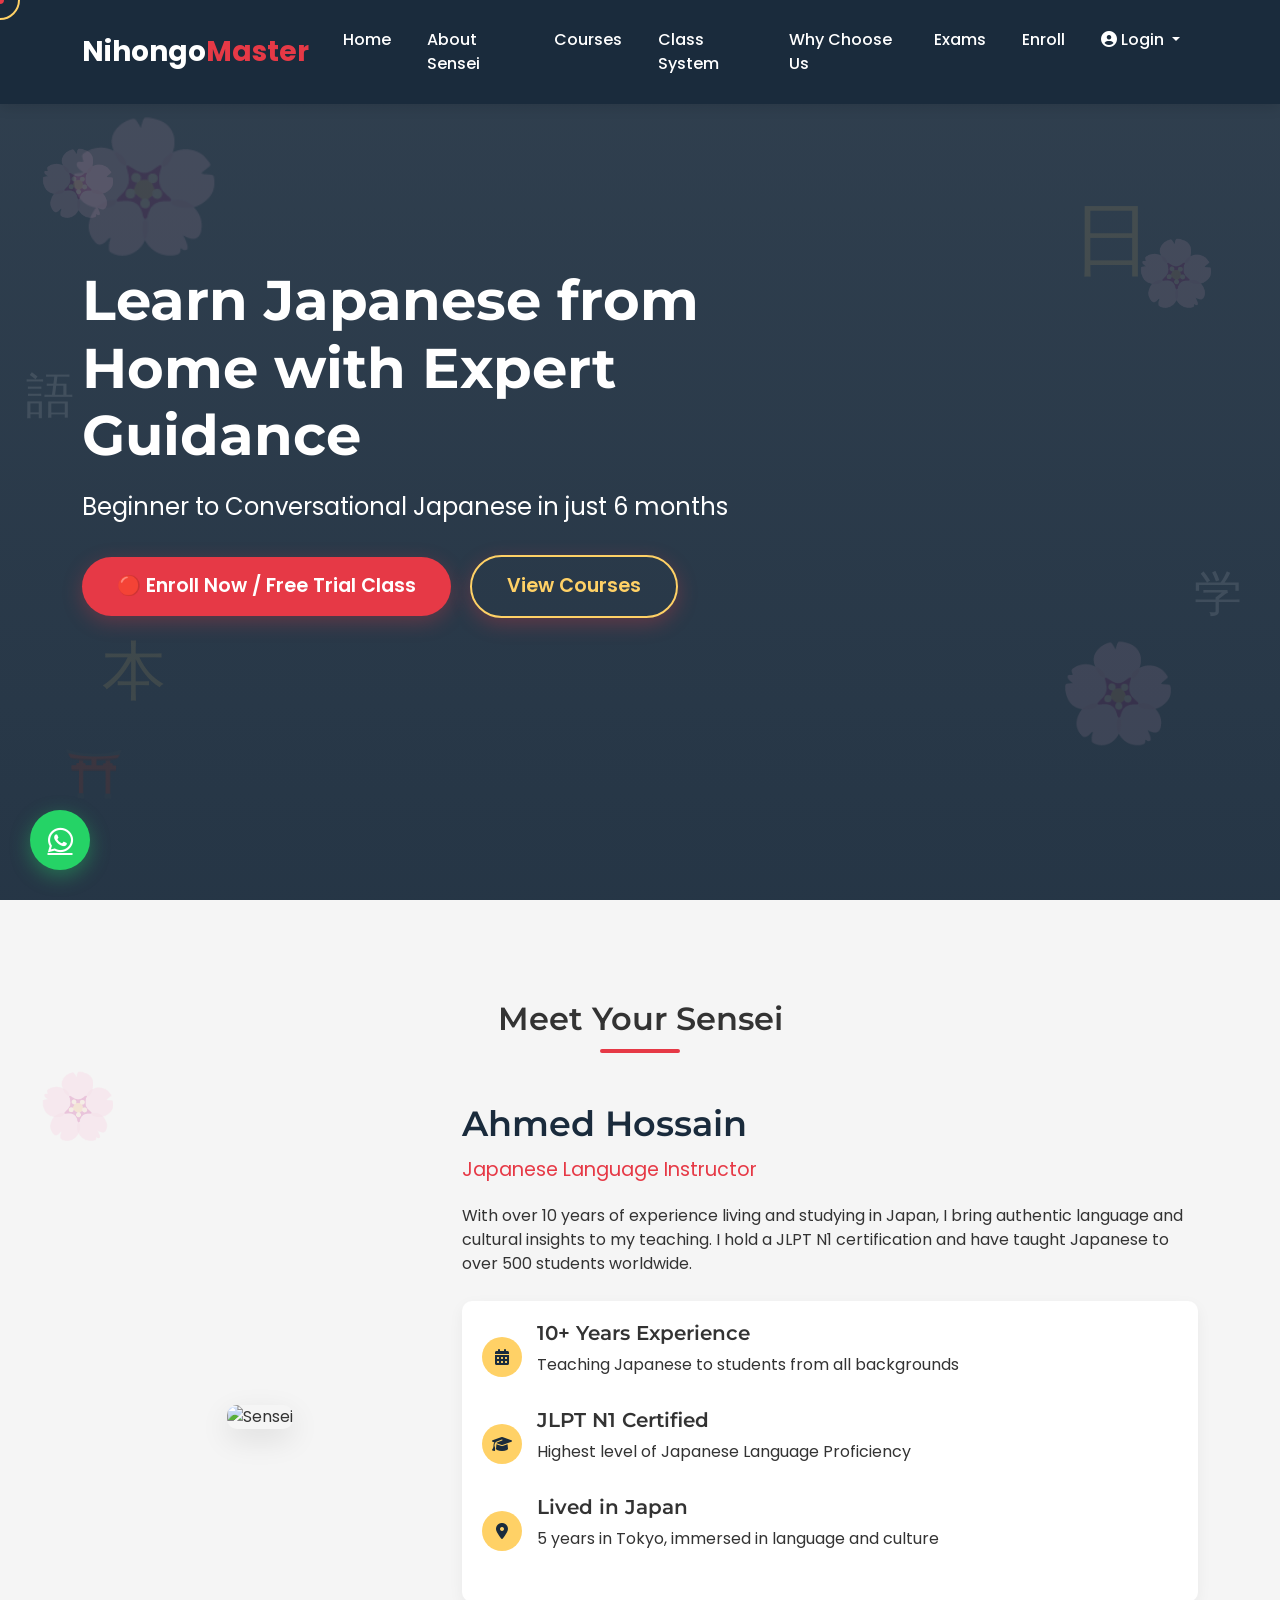
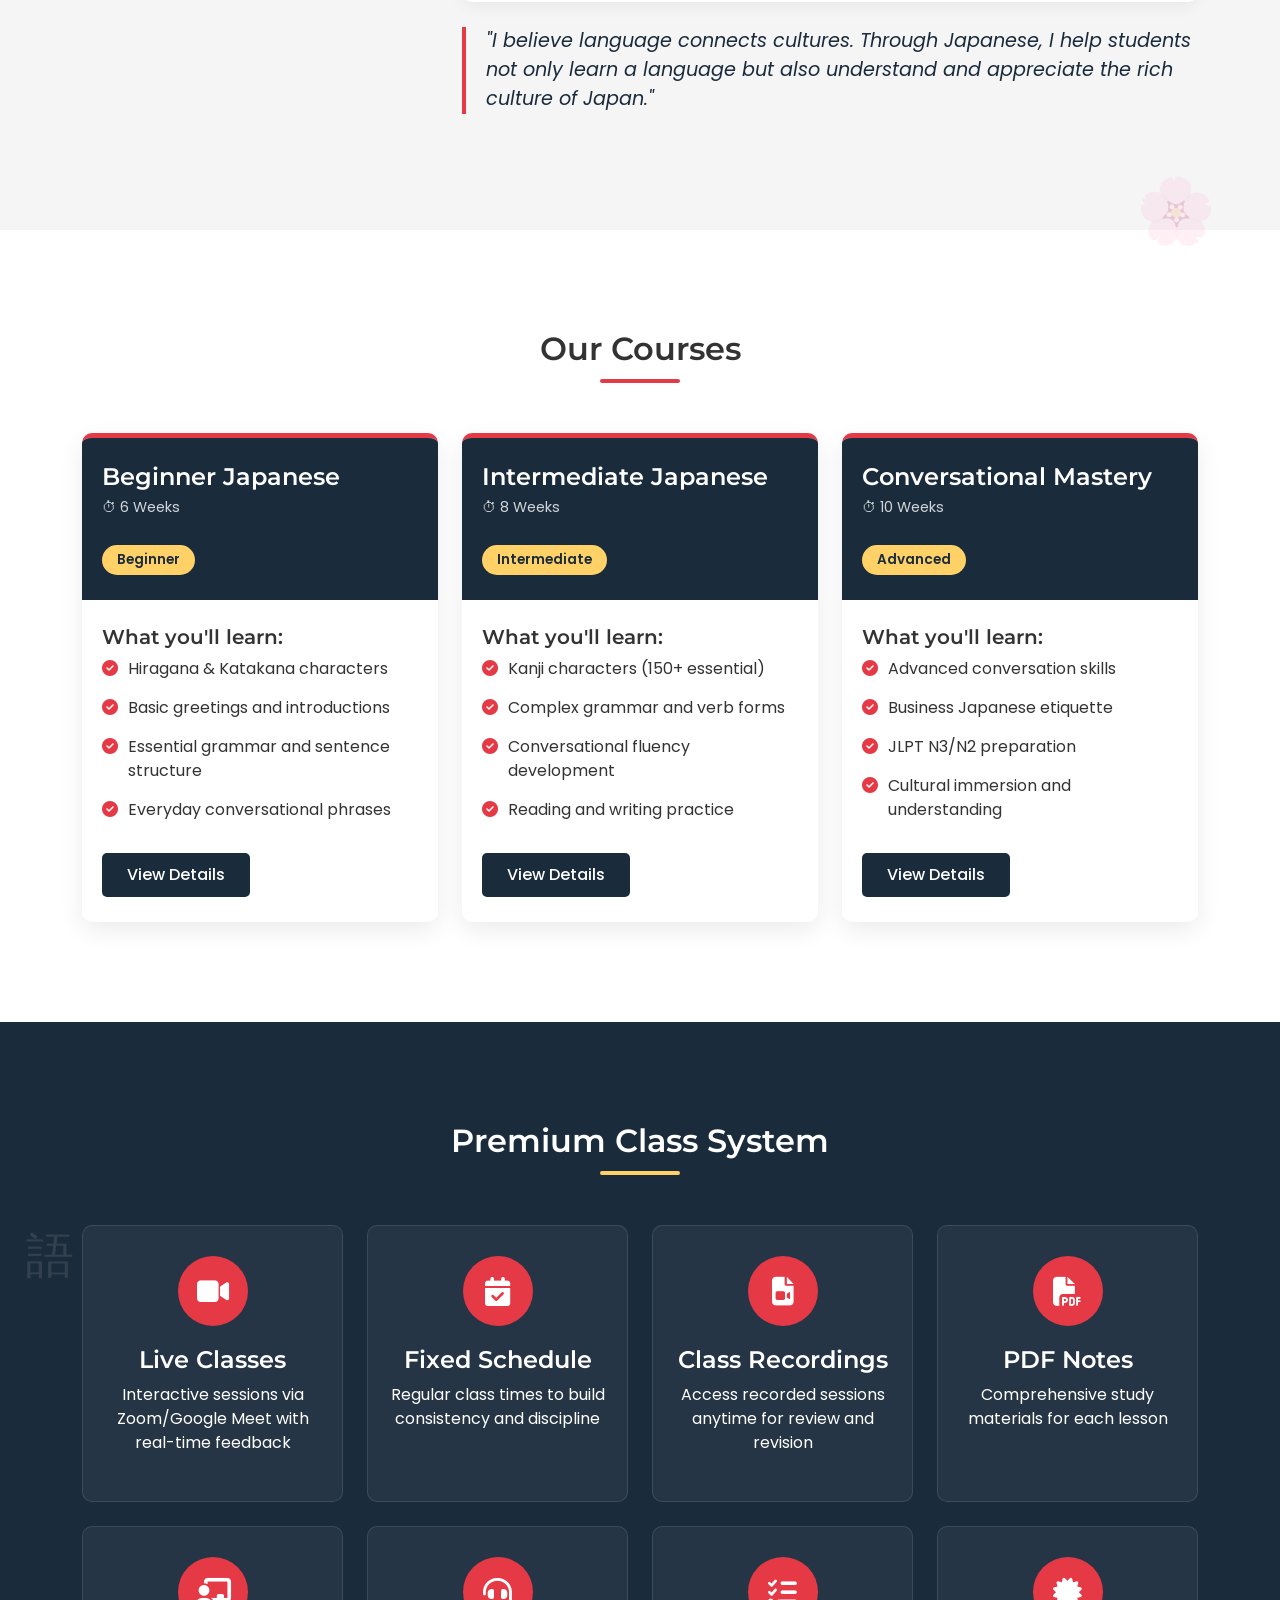
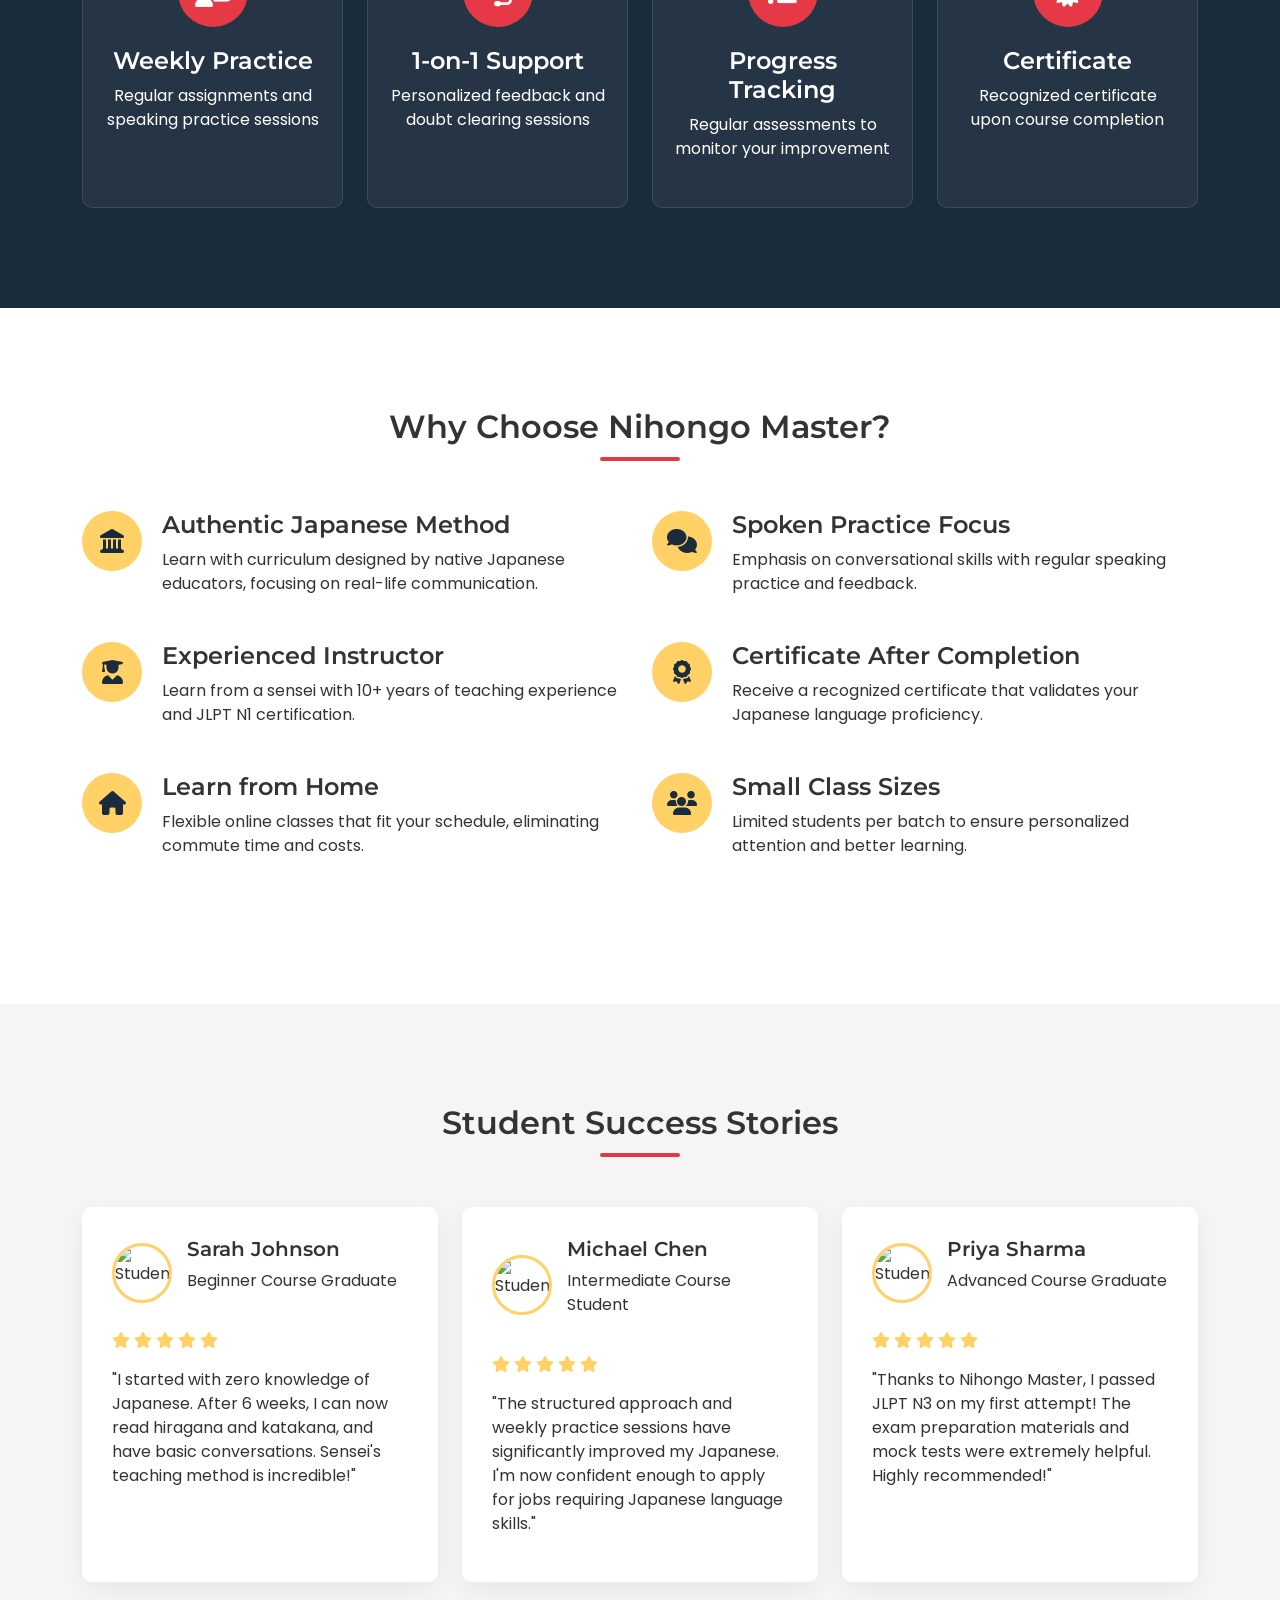
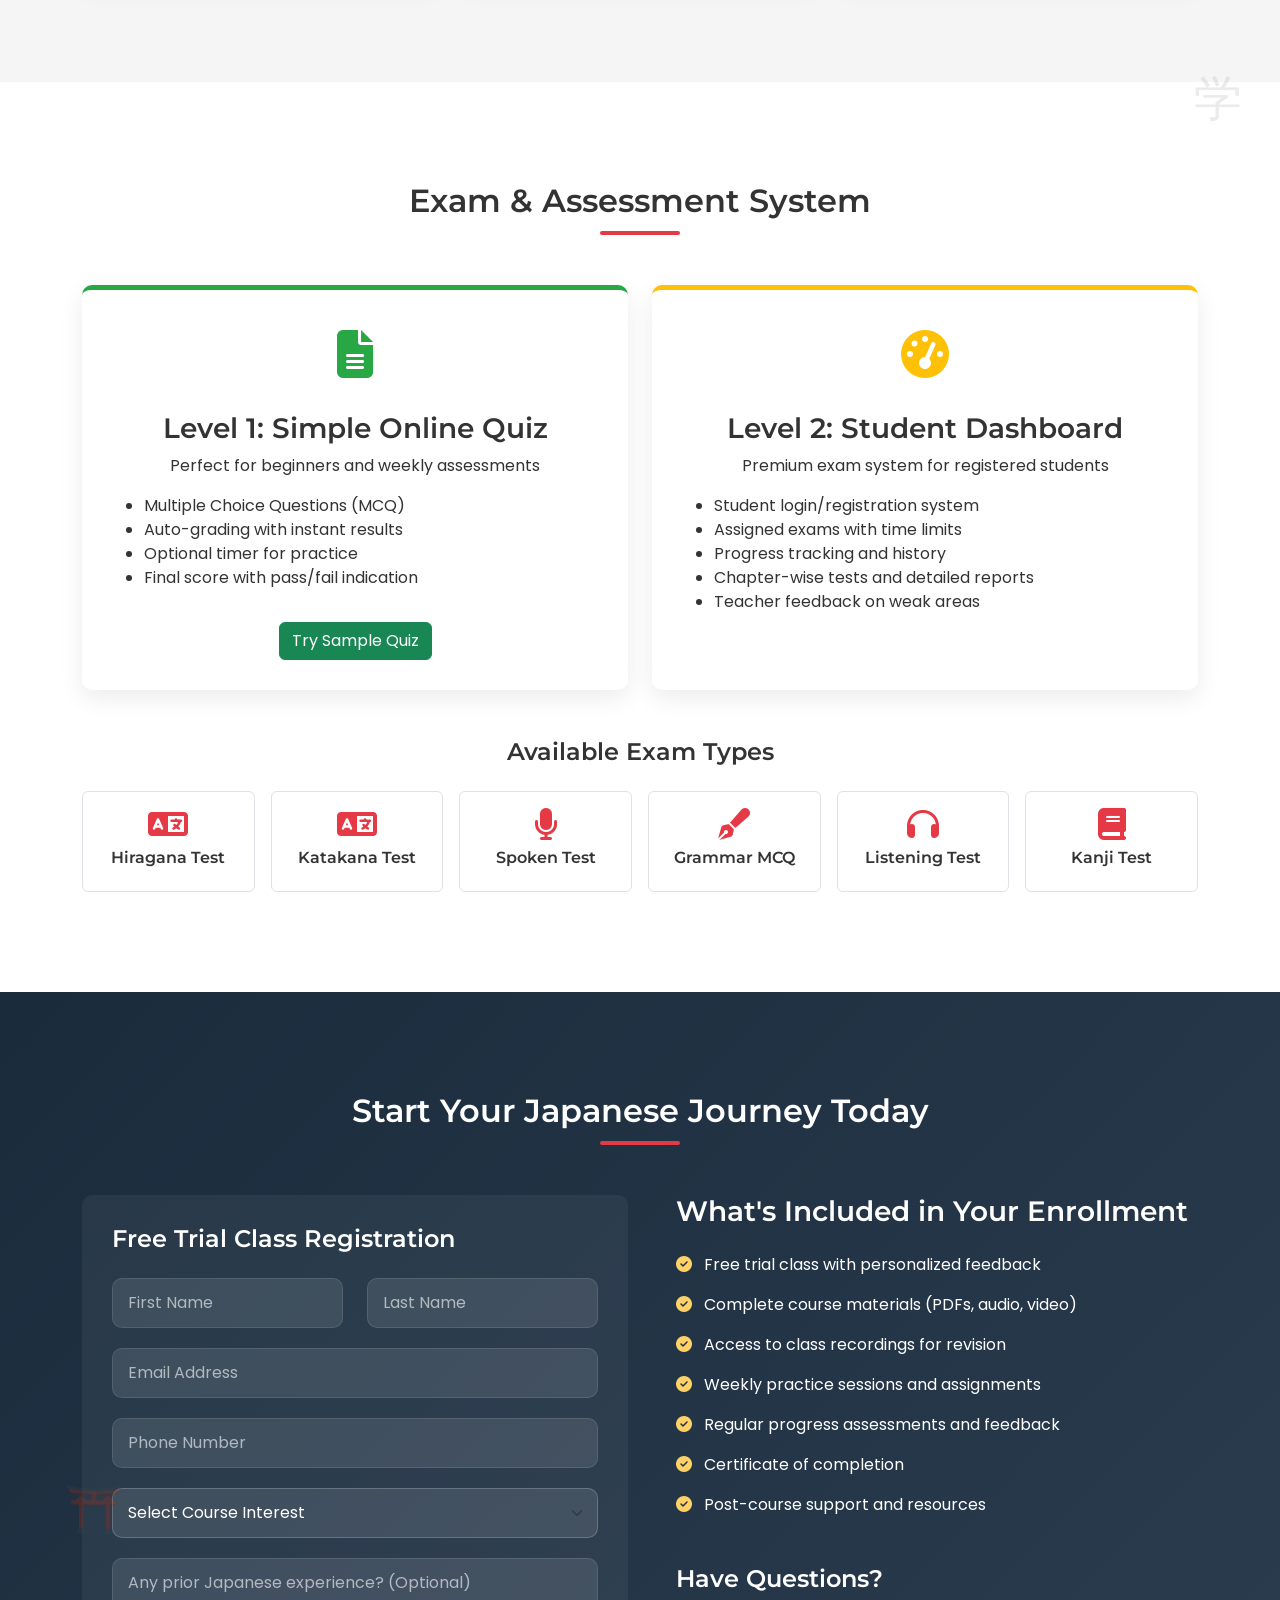
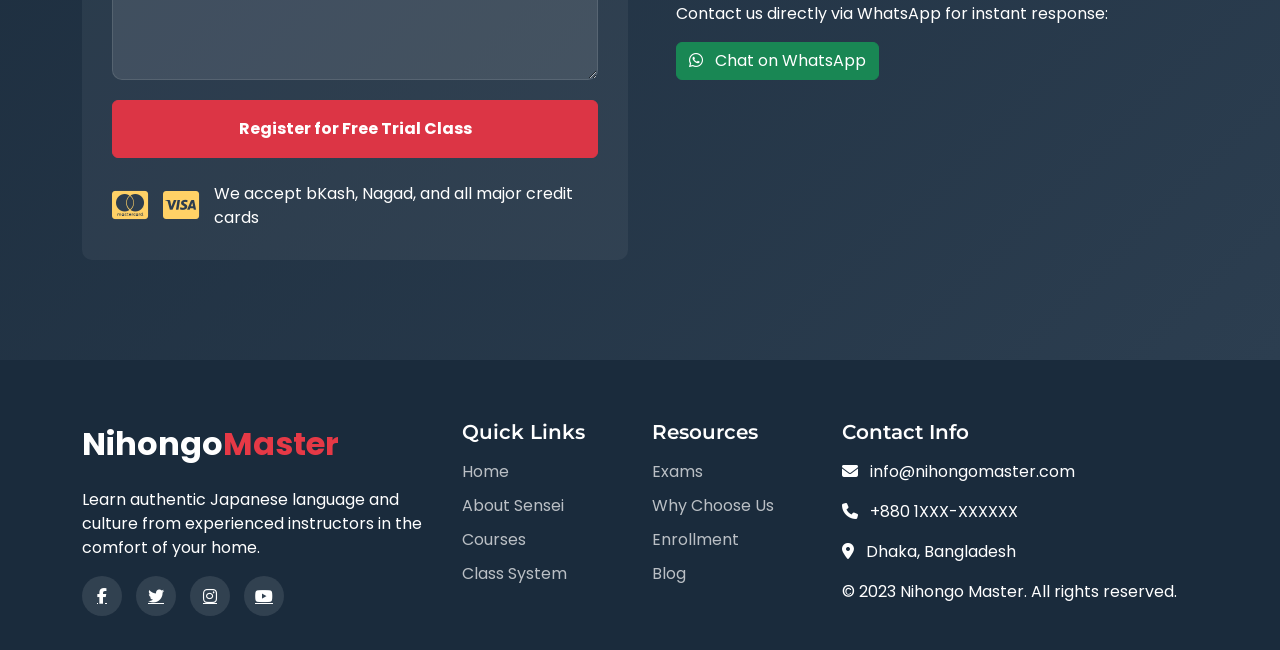
==== commit 2a18c90c: "Files modified: - assets/css/style.css - assets/js/app.js - index.html" ====
--- a/index.html
+++ b/index.html
@@ -1,5 +1,6 @@
 <!DOCTYPE html>
 <html lang="en" data-lang="en">
+
 <head>
     <meta charset="UTF-8">
     <meta name="viewport" content="width=device-width, initial-scale=1.0">
@@ -12,44 +13,31 @@
     <!-- Font Awesome -->
     <link rel="stylesheet" href="https://cdnjs.cloudflare.com/ajax/libs/font-awesome/6.4.0/css/all.min.css">
     <!-- Google Fonts -->
-    <link href="https://fonts.googleapis.com/css2?family=Montserrat:wght@400;500;600;700&family=Poppins:wght@300;400;500;600&display=swap" rel="stylesheet">
+    <link
+        href="https://fonts.googleapis.com/css2?family=Montserrat:wght@400;500;600;700&family=Poppins:wght@300;400;500;600&display=swap"
+        rel="stylesheet">
     <link rel="stylesheet" href="assets/css/style.css">
 
 </head>
+
 <body>
     <!-- Scroll Progress Bar -->
     <div class="scroll-progress"></div>
-    
+
     <!-- Custom Cursor -->
     <div class="cursor-dot"></div>
     <div class="cursor-border"></div>
-    
+
     <!-- Scroll to Top Button -->
     <div class="scroll-to-top">
         <i class="fas fa-chevron-up"></i>
     </div>
-    
-    <!-- Language Switcher -->
-    <!-- <div class="language-switcher">
-        <div class="language-option active" data-lang="en">
-            <div class="language-flag">🇺🇸</div>
-            <div class="language-name">English</div>
-        </div>
-        <div class="language-option" data-lang="bn">
-            <div class="language-flag">🇧🇩</div>
-            <div class="language-name">বাংলা</div>
-        </div>
-        <div class="language-option" data-lang="jp">
-            <div class="language-flag">🇯🇵</div>
-            <div class="language-name">日本語</div>
-        </div>
-    </div> -->
-    
+
     <!-- WhatsApp Floating Button -->
     <a href="https://wa.me/8801XXXXXXXXX" class="whatsapp-float" target="_blank">
         <i class="fab fa-whatsapp"></i>
     </a>
-    
+
     <!-- Navbar -->
     <nav class="navbar navbar-expand-lg navbar-dark fixed-top">
         <div class="container">
@@ -63,35 +51,236 @@
                         <a class="nav-link" href="#home">Home</a>
                     </li>
                     <li class="nav-item">
-                        <a class="nav-link" href="#about">About Sensei</a>
+                        <a class="nav-link" href="sensei.html">About Sensei</a>
                     </li>
                     <li class="nav-item">
-                        <a class="nav-link" href="#courses">Courses</a>
+                        <a class="nav-link" href="courses.html">Courses</a>
                     </li>
                     <li class="nav-item">
-                        <a class="nav-link" href="#class-system">Class System</a>
+                        <a class="nav-link" href="class-system.html">Class System</a>
                     </li>
                     <li class="nav-item">
-                        <a class="nav-link" href="#why-us">Why Choose Us</a>
+                        <a class="nav-link" href="why-us.html">Why Choose Us</a>
                     </li>
                     <li class="nav-item">
-                        <a class="nav-link" href="#exam">Exams</a>
+                        <a class="nav-link" href="exams.html">Exams</a>
                     </li>
                     <li class="nav-item">
-                        <a class="nav-link" href="#enroll">Enroll</a>
+                        <a class="nav-link" href="enroll.html">Enroll</a>
+                    </li>
+                    <!-- Login Dropdown -->
+                    <li class="nav-item dropdown">
+                        <a class="nav-link dropdown-toggle" href="#" id="loginDropdown" role="button"
+                            data-bs-toggle="dropdown" aria-expanded="false">
+                            <i class="fas fa-user-circle"></i> Login
+                        </a>
+                        <ul class="dropdown-menu dropdown-menu-end" aria-labelledby="loginDropdown">
+                            <li>
+                                <h6 class="dropdown-header">Login as</h6>
+                            </li>
+                            <li><a class="dropdown-item" href="#" data-bs-toggle="modal" data-bs-target="#loginModal"
+                                    data-role="student"><i class="fas fa-graduation-cap me-2"></i>Student</a></li>
+                            <li><a class="dropdown-item" href="#" data-bs-toggle="modal" data-bs-target="#loginModal"
+                                    data-role="teacher"><i class="fas fa-chalkboard-teacher me-2"></i>Teacher</a></li>
+                            <li><a class="dropdown-item" href="#" data-bs-toggle="modal" data-bs-target="#loginModal"
+                                    data-role="admin"><i class="fas fa-user-shield me-2"></i>Admin</a></li>
+                            <li>
+                                <hr class="dropdown-divider">
+                            </li>
+                            <li><a class="dropdown-item" href="#" data-bs-toggle="modal"
+                                    data-bs-target="#signupModal"><i class="fas fa-user-plus me-2"></i>Sign Up</a></li>
+                        </ul>
                     </li>
                 </ul>
             </div>
         </div>
     </nav>
-    
+
+    <!-- Login Modal -->
+    <div class="modal fade" id="loginModal" tabindex="-1" aria-labelledby="loginModalLabel" aria-hidden="true">
+        <div class="modal-dialog">
+            <div class="modal-content">
+                <div class="modal-header">
+                    <h5 class="modal-title" id="loginModalLabel">Login as <span id="selectedRole">Student</span></h5>
+                    <button type="button" class="btn-close" data-bs-dismiss="modal" aria-label="Close"></button>
+                </div>
+                <div class="modal-body">
+                    <form id="loginForm">
+                        <div class="mb-3">
+                            <label for="loginEmail" class="form-label">Email address</label>
+                            <input type="email" class="form-control" id="loginEmail" required>
+                        </div>
+                        <div class="mb-3">
+                            <label for="loginPassword" class="form-label">Password</label>
+                            <input type="password" class="form-control" id="loginPassword" required>
+                        </div>
+                        <div class="mb-3 form-check">
+                            <input type="checkbox" class="form-check-input" id="rememberMe">
+                            <label class="form-check-label" for="rememberMe">Remember me</label>
+                        </div>
+                        <button type="submit" class="btn btn-primary w-100">Login</button>
+                        <div class="text-center mt-3">
+                            <a href="#" class="text-decoration-none">Forgot Password?</a>
+                        </div>
+                    </form>
+
+                    <!-- Role-specific demo credentials -->
+                    <div class="mt-4 p-3 bg-light rounded">
+                        <h6 class="mb-2">Demo Credentials:</h6>
+                        <div class="small">
+                            <p class="mb-1"><strong>Student:</strong> student@example.com / student123</p>
+                            <p class="mb-1"><strong>Teacher:</strong> teacher@example.com / teacher123</p>
+                            <p class="mb-0"><strong>Admin:</strong> admin@example.com / admin123</p>
+                        </div>
+                    </div>
+                </div>
+                <div class="modal-footer">
+                    <p class="mb-0">Don't have an account? <a href="#" data-bs-toggle="modal"
+                            data-bs-target="#signupModal" data-bs-dismiss="modal">Sign up</a></p>
+                </div>
+            </div>
+        </div>
+    </div>
+
+    <!-- Signup Modal -->
+    <div class="modal fade" id="signupModal" tabindex="-1" aria-labelledby="signupModalLabel" aria-hidden="true">
+        <div class="modal-dialog modal-lg">
+            <div class="modal-content">
+                <div class="modal-header">
+                    <h5 class="modal-title" id="signupModalLabel">Create New Account</h5>
+                    <button type="button" class="btn-close" data-bs-dismiss="modal" aria-label="Close"></button>
+                </div>
+                <div class="modal-body">
+                    <form id="signupForm">
+                        <div class="row mb-3">
+                            <div class="col-md-6">
+                                <label for="firstName" class="form-label">First Name</label>
+                                <input type="text" class="form-control" id="firstName" required>
+                            </div>
+                            <div class="col-md-6">
+                                <label for="lastName" class="form-label">Last Name</label>
+                                <input type="text" class="form-control" id="lastName" required>
+                            </div>
+                        </div>
+
+                        <div class="mb-3">
+                            <label for="signupEmail" class="form-label">Email address</label>
+                            <input type="email" class="form-control" id="signupEmail" required>
+                        </div>
+
+                        <div class="mb-3">
+                            <label for="signupPhone" class="form-label">Phone Number</label>
+                            <input type="tel" class="form-control" id="signupPhone" required>
+                        </div>
+
+                        <div class="mb-3">
+                            <label for="signupRole" class="form-label">I want to join as</label>
+                            <select class="form-select" id="signupRole" required>
+                                <option value="" disabled selected>Select your role</option>
+                                <option value="student">Student</option>
+                                <option value="teacher">Teacher</option>
+                                <option value="admin">Admin</option>
+                            </select>
+                        </div>
+
+                        <div class="row mb-3">
+                            <div class="col-md-6">
+                                <label for="signupPassword" class="form-label">Password</label>
+                                <input type="password" class="form-control" id="signupPassword" required>
+                                <small class="text-muted">Minimum 8 characters</small>
+                            </div>
+                            <div class="col-md-6">
+                                <label for="confirmPassword" class="form-label">Confirm Password</label>
+                                <input type="password" class="form-control" id="confirmPassword" required>
+                            </div>
+                        </div>
+
+                        <!-- Student-specific fields (hidden by default) -->
+                        <div id="studentFields" style="display: none;">
+                            <h6 class="mt-3 mb-2">Student Information</h6>
+                            <div class="row mb-3">
+                                <div class="col-md-6">
+                                    <label for="studentLevel" class="form-label">Current Japanese Level</label>
+                                    <select class="form-select" id="studentLevel">
+                                        <option value="beginner">Beginner (No experience)</option>
+                                        <option value="beginner2">Beginner (Some Hiragana/Katakana)</option>
+                                        <option value="intermediate">Intermediate (Basic conversation)</option>
+                                        <option value="advanced">Advanced (JLPT N3 or above)</option>
+                                    </select>
+                                </div>
+                                <div class="col-md-6">
+                                    <label for="studentCourse" class="form-label">Interested Course</label>
+                                    <select class="form-select" id="studentCourse">
+                                        <option value="beginner">Beginner Japanese</option>
+                                        <option value="intermediate">Intermediate Japanese</option>
+                                        <option value="advanced">Conversational Mastery</option>
+                                    </select>
+                                </div>
+                            </div>
+                        </div>
+
+                        <!-- Teacher-specific fields (hidden by default) -->
+                        <div id="teacherFields" style="display: none;">
+                            <h6 class="mt-3 mb-2">Teacher Information</h6>
+                            <div class="row mb-3">
+                                <div class="col-md-6">
+                                    <label for="teacherQualification" class="form-label">Qualification</label>
+                                    <input type="text" class="form-control" id="teacherQualification"
+                                        placeholder="e.g., JLPT N1, Teaching Experience">
+                                </div>
+                                <div class="col-md-6">
+                                    <label for="teacherSpecialization" class="form-label">Specialization</label>
+                                    <select class="form-select" id="teacherSpecialization">
+                                        <option value="beginner">Beginner Level</option>
+                                        <option value="intermediate">Intermediate Level</option>
+                                        <option value="advanced">Advanced Level</option>
+                                        <option value="jlpt">JLPT Preparation</option>
+                                        <option value="conversation">Conversation Practice</option>
+                                    </select>
+                                </div>
+                            </div>
+                            <div class="mb-3">
+                                <label for="teacherBio" class="form-label">Short Bio</label>
+                                <textarea class="form-control" id="teacherBio" rows="2"
+                                    placeholder="Tell us about your teaching experience..."></textarea>
+                            </div>
+                        </div>
+
+                        <!-- Admin-specific fields (hidden by default) -->
+                        <div id="adminFields" style="display: none;">
+                            <h6 class="mt-3 mb-2">Admin Information</h6>
+                            <div class="mb-3">
+                                <label for="adminDepartment" class="form-label">Department</label>
+                                <input type="text" class="form-control" id="adminDepartment" value="Administration"
+                                    readonly>
+                                <small class="text-muted">Admin accounts require approval from super admin</small>
+                            </div>
+                        </div>
+
+                        <div class="mb-3 form-check">
+                            <input type="checkbox" class="form-check-input" id="termsAgree" required>
+                            <label class="form-check-label" for="termsAgree">I agree to the <a href="#">Terms of
+                                    Service</a> and <a href="#">Privacy Policy</a></label>
+                        </div>
+
+                        <button type="submit" class="btn btn-primary w-100">Create Account</button>
+                    </form>
+                </div>
+                <div class="modal-footer">
+                    <p class="mb-0">Already have an account? <a href="#" data-bs-toggle="modal"
+                            data-bs-target="#loginModal" data-bs-dismiss="modal">Login</a></p>
+                </div>
+            </div>
+        </div>
+    </div>
+
     <!-- Hero Section -->
     <section class="hero-section" id="home">
         <div class="japanese-bg-element sakura-1">🌸</div>
         <div class="japanese-bg-element sakura-2">🌸</div>
         <div class="japanese-bg-element kanji-1">日</div>
         <div class="japanese-bg-element kanji-2">本</div>
-        
+
         <div class="container">
             <div class="row align-items-center">
                 <div class="col-lg-8">
@@ -110,20 +299,23 @@
             </div>
         </div>
     </section>
-    
+
     <!-- About Sensei -->
     <section class="about-sensei section-padding" id="about">
         <div class="container">
             <h2 class="section-title">Meet Your Sensei</h2>
             <div class="row align-items-center">
                 <div class="col-lg-4 text-center">
-                    <img src="https://images.unsplash.com/photo-1568602471122-7832951cc4c5?ixlib=rb-4.0.3&ixid=M3wxMjA3fDB8MHxwaG90by1wYWdlfHx8fGVufDB8fHx8fA%3D%3D&auto=format&fit=crop&w=2070&q=80" alt="Sensei" class="sensei-img">
+                    <img src="https://images.unsplash.com/photo-1568602471122-7832951cc4c5?ixlib=rb-4.0.3&ixid=M3wxMjA3fDB8MHxwaG90by1wYWdlfHx8fGVufDB8fHx8fA%3D%3D&auto=format&fit=crop&w=2070&q=80"
+                        alt="Sensei" class="sensei-img">
                 </div>
                 <div class="col-lg-8">
                     <h3 class="sensei-name">Ahmed Hossain</h3>
                     <p class="sensei-title">Japanese Language Instructor</p>
-                    <p>With over 10 years of experience living and studying in Japan, I bring authentic language and cultural insights to my teaching. I hold a JLPT N1 certification and have taught Japanese to over 500 students worldwide.</p>
-                    
+                    <p>With over 10 years of experience living and studying in Japan, I bring authentic language and
+                        cultural insights to my teaching. I hold a JLPT N1 certification and have taught Japanese to
+                        over 500 students worldwide.</p>
+
                     <div class="sensei-experience">
                         <div class="experience-item">
                             <div class="experience-icon">
@@ -153,13 +345,14 @@
                             </div>
                         </div>
                     </div>
-                    
-                    <p class="quote">"I believe language connects cultures. Through Japanese, I help students not only learn a language but also understand and appreciate the rich culture of Japan."</p>
+
+                    <p class="quote">"I believe language connects cultures. Through Japanese, I help students not only
+                        learn a language but also understand and appreciate the rich culture of Japan."</p>
                 </div>
             </div>
         </div>
     </section>
-    
+
     <!-- Course Section -->
     <section class="section-padding" id="courses">
         <div class="container">
@@ -195,7 +388,7 @@
                         </div>
                     </div>
                 </div>
-                
+
                 <!-- Course 2 -->
                 <div class="col-lg-4 col-md-6">
                     <div class="course-card">
@@ -226,7 +419,7 @@
                         </div>
                     </div>
                 </div>
-                
+
                 <!-- Course 3 -->
                 <div class="col-lg-4 col-md-6">
                     <div class="course-card">
@@ -260,7 +453,7 @@
             </div>
         </div>
     </section>
-    
+
     <!-- Class System -->
     <section class="class-system section-padding" id="class-system">
         <div class="container">
@@ -341,7 +534,7 @@
             </div>
         </div>
     </section>
-    
+
     <!-- Why Choose Us -->
     <section class="section-padding" id="why-us">
         <div class="container">
@@ -354,7 +547,8 @@
                         </div>
                         <div>
                             <h4>Authentic Japanese Method</h4>
-                            <p>Learn with curriculum designed by native Japanese educators, focusing on real-life communication.</p>
+                            <p>Learn with curriculum designed by native Japanese educators, focusing on real-life
+                                communication.</p>
                         </div>
                     </div>
                     <div class="usp-item">
@@ -408,7 +602,7 @@
             </div>
         </div>
     </section>
-    
+
     <!-- Student Feedback -->
     <section class="feedback-section section-padding">
         <div class="container">
@@ -417,7 +611,8 @@
                 <div class="col-lg-4 col-md-6">
                     <div class="feedback-card">
                         <div class="student-info">
-                            <img src="https://images.unsplash.com/photo-1494790108755-2616b612b786?ixlib=rb-4.0.3&ixid=M3wxMjA3fDB8MHxwaG90by1wYWdlfHx8fGVufDB8fHx8fA%3D%3D&auto=format&fit=crop&w=1887&q=80" alt="Student" class="student-avatar">
+                            <img src="https://images.unsplash.com/photo-1494790108755-2616b612b786?ixlib=rb-4.0.3&ixid=M3wxMjA3fDB8MHxwaG90by1wYWdlfHx8fGVufDB8fHx8fA%3D%3D&auto=format&fit=crop&w=1887&q=80"
+                                alt="Student" class="student-avatar">
                             <div>
                                 <h5>Sarah Johnson</h5>
                                 <p>Beginner Course Graduate</p>
@@ -430,13 +625,15 @@
                             <i class="fas fa-star"></i>
                             <i class="fas fa-star"></i>
                         </div>
-                        <p>"I started with zero knowledge of Japanese. After 6 weeks, I can now read hiragana and katakana, and have basic conversations. Sensei's teaching method is incredible!"</p>
+                        <p>"I started with zero knowledge of Japanese. After 6 weeks, I can now read hiragana and
+                            katakana, and have basic conversations. Sensei's teaching method is incredible!"</p>
                     </div>
                 </div>
                 <div class="col-lg-4 col-md-6">
                     <div class="feedback-card">
                         <div class="student-info">
-                            <img src="https://images.unsplash.com/photo-1507003211169-0a1dd7228f2d?ixlib=rb-4.0.3&ixid=M3wxMjA3fDB8MHxwaG90by1wYWdlfHx8fGVufDB8fHx8fA%3D%3D&auto=format&fit=crop&w=1887&q=80" alt="Student" class="student-avatar">
+                            <img src="https://images.unsplash.com/photo-1507003211169-0a1dd7228f2d?ixlib=rb-4.0.3&ixid=M3wxMjA3fDB8MHxwaG90by1wYWdlfHx8fGVufDB8fHx8fA%3D%3D&auto=format&fit=crop&w=1887&q=80"
+                                alt="Student" class="student-avatar">
                             <div>
                                 <h5>Michael Chen</h5>
                                 <p>Intermediate Course Student</p>
@@ -449,13 +646,16 @@
                             <i class="fas fa-star"></i>
                             <i class="fas fa-star"></i>
                         </div>
-                        <p>"The structured approach and weekly practice sessions have significantly improved my Japanese. I'm now confident enough to apply for jobs requiring Japanese language skills."</p>
+                        <p>"The structured approach and weekly practice sessions have significantly improved my
+                            Japanese. I'm now confident enough to apply for jobs requiring Japanese language skills."
+                        </p>
                     </div>
                 </div>
                 <div class="col-lg-4 col-md-6">
                     <div class="feedback-card">
                         <div class="student-info">
-                            <img src="https://images.unsplash.com/photo-1534528741775-53994a69daeb?ixlib=rb-4.0.3&ixid=M3wxMjA3fDB8MHxwaG90by1wYWdlfHx8fGVufDB8fHx8fA%3D%3D&auto=format&fit=crop&w=1964&q=80" alt="Student" class="student-avatar">
+                            <img src="https://images.unsplash.com/photo-1534528741775-53994a69daeb?ixlib=rb-4.0.3&ixid=M3wxMjA3fDB8MHxwaG90by1wYWdlfHx8fGVufDB8fHx8fA%3D%3D&auto=format&fit=crop&w=1964&q=80"
+                                alt="Student" class="student-avatar">
                             <div>
                                 <h5>Priya Sharma</h5>
                                 <p>Advanced Course Graduate</p>
@@ -468,13 +668,14 @@
                             <i class="fas fa-star"></i>
                             <i class="fas fa-star"></i>
                         </div>
-                        <p>"Thanks to Nihongo Master, I passed JLPT N3 on my first attempt! The exam preparation materials and mock tests were extremely helpful. Highly recommended!"</p>
+                        <p>"Thanks to Nihongo Master, I passed JLPT N3 on my first attempt! The exam preparation
+                            materials and mock tests were extremely helpful. Highly recommended!"</p>
                     </div>
                 </div>
             </div>
         </div>
     </section>
-    
+
     <!-- Exam System -->
     <section class="section-padding" id="exam">
         <div class="container">
@@ -513,7 +714,7 @@
                     </div>
                 </div>
             </div>
-            
+
             <!-- Quiz Container (Initially Hidden) -->
             <div class="quiz-container" id="quizContainer" style="display: none;">
                 <div class="d-flex justify-content-between align-items-center mb-4">
@@ -522,10 +723,10 @@
                         Time: <span id="quizTimer">05:00</span>
                     </div>
                 </div>
-                
+
                 <div id="quizContent">
                     <div class="quiz-question" id="questionText">What is the Japanese word for "hello"?</div>
-                    
+
                     <div class="quiz-options">
                         <div class="quiz-option" data-answer="a">
                             A) さようなら (Sayōnara)
@@ -540,20 +741,20 @@
                             D) おはよう (Ohayō)
                         </div>
                     </div>
-                    
+
                     <div class="d-flex justify-content-between mt-4">
                         <div id="questionCounter">Question 1 of 5</div>
                         <button class="btn btn-primary" id="nextQuestionBtn">Next Question</button>
                     </div>
                 </div>
-                
+
                 <div id="quizResults" style="display: none;">
                     <h3 class="text-center">Quiz Results</h3>
                     <div class="text-center my-4">
                         <div class="display-4" id="finalScore">4/5</div>
                         <div class="h5" id="resultStatus">Passed! Excellent work!</div>
                     </div>
-                    
+
                     <div class="mb-4">
                         <h5>Your Weak Areas:</h5>
                         <ul>
@@ -561,19 +762,20 @@
                             <li>Verb conjugation</li>
                         </ul>
                     </div>
-                    
+
                     <div class="p-3 bg-light rounded">
                         <h5>Teacher Feedback:</h5>
-                        <p>Good overall performance! Focus more on Kanji practice and verb conjugations. Review lessons 3 and 5 for better understanding.</p>
-                    </div>
-                    
+                        <p>Good overall performance! Focus more on Kanji practice and verb conjugations. Review lessons
+                            3 and 5 for better understanding.</p>
+                    </div>
+
                     <div class="text-center mt-4">
                         <button class="btn btn-outline-secondary me-2" id="retryQuizBtn">Retry Quiz</button>
                         <button class="btn btn-primary" id="closeQuizBtn">Close Quiz</button>
                     </div>
                 </div>
             </div>
-            
+
             <!-- Exam Types -->
             <div class="row mt-5">
                 <div class="col-12">
@@ -620,7 +822,7 @@
             </div>
         </div>
     </section>
-    
+
     <!-- Enrollment Section -->
     <section class="enrollment-section section-padding" id="enroll">
         <div class="container">
@@ -646,10 +848,12 @@
                                 <option value="intermediate">Intermediate Japanese</option>
                                 <option value="advanced">Conversational Mastery</option>
                             </select>
-                            <textarea class="form-control" rows="4" placeholder="Any prior Japanese experience? (Optional)"></textarea>
-                            <button type="submit" class="btn btn-danger w-100 py-3 fw-bold">Register for Free Trial Class</button>
+                            <textarea class="form-control" rows="4"
+                                placeholder="Any prior Japanese experience? (Optional)"></textarea>
+                            <button type="submit" class="btn btn-danger w-100 py-3 fw-bold">Register for Free Trial
+                                Class</button>
                         </form>
-                        
+
                         <div class="payment-methods mt-4">
                             <div class="payment-icon">
                                 <i class="fab fa-cc-mastercard"></i>
@@ -667,15 +871,22 @@
                     <div class="ps-lg-4">
                         <h3 class="mb-4">What's Included in Your Enrollment</h3>
                         <ul class="list-unstyled">
-                            <li class="mb-3"><i class="fas fa-check-circle me-2" style="color: var(--soft-gold);"></i> Free trial class with personalized feedback</li>
-                            <li class="mb-3"><i class="fas fa-check-circle me-2" style="color: var(--soft-gold);"></i> Complete course materials (PDFs, audio, video)</li>
-                            <li class="mb-3"><i class="fas fa-check-circle me-2" style="color: var(--soft-gold);"></i> Access to class recordings for revision</li>
-                            <li class="mb-3"><i class="fas fa-check-circle me-2" style="color: var(--soft-gold);"></i> Weekly practice sessions and assignments</li>
-                            <li class="mb-3"><i class="fas fa-check-circle me-2" style="color: var(--soft-gold);"></i> Regular progress assessments and feedback</li>
-                            <li class="mb-3"><i class="fas fa-check-circle me-2" style="color: var(--soft-gold);"></i> Certificate of completion</li>
-                            <li class="mb-3"><i class="fas fa-check-circle me-2" style="color: var(--soft-gold);"></i> Post-course support and resources</li>
+                            <li class="mb-3"><i class="fas fa-check-circle me-2" style="color: var(--soft-gold);"></i>
+                                Free trial class with personalized feedback</li>
+                            <li class="mb-3"><i class="fas fa-check-circle me-2" style="color: var(--soft-gold);"></i>
+                                Complete course materials (PDFs, audio, video)</li>
+                            <li class="mb-3"><i class="fas fa-check-circle me-2" style="color: var(--soft-gold);"></i>
+                                Access to class recordings for revision</li>
+                            <li class="mb-3"><i class="fas fa-check-circle me-2" style="color: var(--soft-gold);"></i>
+                                Weekly practice sessions and assignments</li>
+                            <li class="mb-3"><i class="fas fa-check-circle me-2" style="color: var(--soft-gold);"></i>
+                                Regular progress assessments and feedback</li>
+                            <li class="mb-3"><i class="fas fa-check-circle me-2" style="color: var(--soft-gold);"></i>
+                                Certificate of completion</li>
+                            <li class="mb-3"><i class="fas fa-check-circle me-2" style="color: var(--soft-gold);"></i>
+                                Post-course support and resources</li>
                         </ul>
-                        
+
                         <div class="mt-5">
                             <h4>Have Questions?</h4>
                             <p>Contact us directly via WhatsApp for instant response:</p>
@@ -688,14 +899,15 @@
             </div>
         </div>
     </section>
-    
+
     <!-- Footer -->
     <footer>
         <div class="container">
             <div class="row">
                 <div class="col-lg-4 mb-4 mb-lg-0">
                     <div class="footer-logo">Nihongo<span>Master</span></div>
-                    <p>Learn authentic Japanese language and culture from experienced instructors in the comfort of your home.</p>
+                    <p>Learn authentic Japanese language and culture from experienced instructors in the comfort of your
+                        home.</p>
                     <div class="mt-3">
                         <a href="#" class="social-icon"><i class="fab fa-facebook-f"></i></a>
                         <a href="#" class="social-icon"><i class="fab fa-twitter"></i></a>
@@ -727,11 +939,12 @@
             </div>
         </div>
     </footer>
-    
+
     <!-- Bootstrap & jQuery Scripts -->
     <script src="https://code.jquery.com/jquery-3.6.4.min.js"></script>
     <script src="https://cdn.jsdelivr.net/npm/bootstrap@5.3.0-alpha1/dist/js/bootstrap.bundle.min.js"></script>
     <script src="assets/js/app.js"></script>
 
 </body>
+
 </html>
--- a/assets/css/style.css
+++ b/assets/css/style.css
@@ -121,6 +121,120 @@
     transform: translateY(-5px);
 }
 
+/* Login/Signup Modal Styles */
+.modal-content {
+    border: none;
+    border-radius: 15px;
+    box-shadow: 0 10px 30px rgba(0, 0, 0, 0.2);
+}
+
+.modal-header {
+    background: linear-gradient(135deg, var(--japanese-red) 0%, #b71c1c 100%);
+    color: white;
+    border-radius: 15px 15px 0 0;
+    padding: 1.2rem 1.5rem;
+}
+
+.modal-header .btn-close {
+    filter: brightness(0) invert(1);
+}
+
+.modal-title {
+    font-weight: 600;
+    font-size: 1.3rem;
+}
+
+.modal-body {
+    padding: 2rem;
+}
+
+.modal-footer {
+    padding: 1rem 2rem;
+    background-color: #f8f9fa;
+    border-top: 1px solid #e9ecef;
+}
+
+/* Form styles */
+.form-control,
+.form-select {
+    border: 2px solid #e9ecef;
+    border-radius: 10px;
+    padding: 0.6rem 1rem;
+    transition: all 0.3s ease;
+}
+
+.form-control:focus,
+.form-select:focus {
+    border-color: var(--japanese-red);
+    box-shadow: 0 0 0 0.2rem rgba(220, 53, 69, 0.25);
+}
+
+.form-label {
+    font-weight: 500;
+    color: #495057;
+    margin-bottom: 0.3rem;
+}
+
+/* Role-specific fields styling */
+#studentFields,
+#teacherFields,
+#adminFields {
+    background-color: #f8f9fa;
+    border-radius: 10px;
+    padding: 1rem;
+    margin-top: 1rem;
+    border-left: 4px solid var(--japanese-red);
+}
+
+/* Demo credentials section */
+.bg-light.rounded {
+    background-color: #f8f9fa !important;
+    border: 1px solid #e9ecef;
+}
+
+.bg-light.rounded h6 {
+    color: var(--japanese-red);
+    font-weight: 600;
+}
+
+/* Dropdown menu styling */
+.dropdown-menu {
+    border: none;
+    border-radius: 10px;
+    box-shadow: 0 5px 20px rgba(0, 0, 0, 0.15);
+    padding: 0.5rem 0;
+}
+
+.dropdown-item {
+    padding: 0.6rem 1.5rem;
+    font-weight: 500;
+    transition: all 0.2s ease;
+}
+
+.dropdown-item:hover {
+    background-color: #fff1f0;
+    color: var(--japanese-red);
+}
+
+.dropdown-header {
+    color: #6c757d;
+    font-weight: 600;
+    font-size: 0.85rem;
+    text-transform: uppercase;
+    letter-spacing: 1px;
+}
+
+/* Responsive adjustments */
+@media (max-width: 768px) {
+    .modal-dialog {
+        margin: 0.5rem;
+    }
+
+    .modal-body {
+        padding: 1.5rem;
+    }
+}
+
 /* Navbar */
 .navbar {
     background-color: var(--deep-navy);
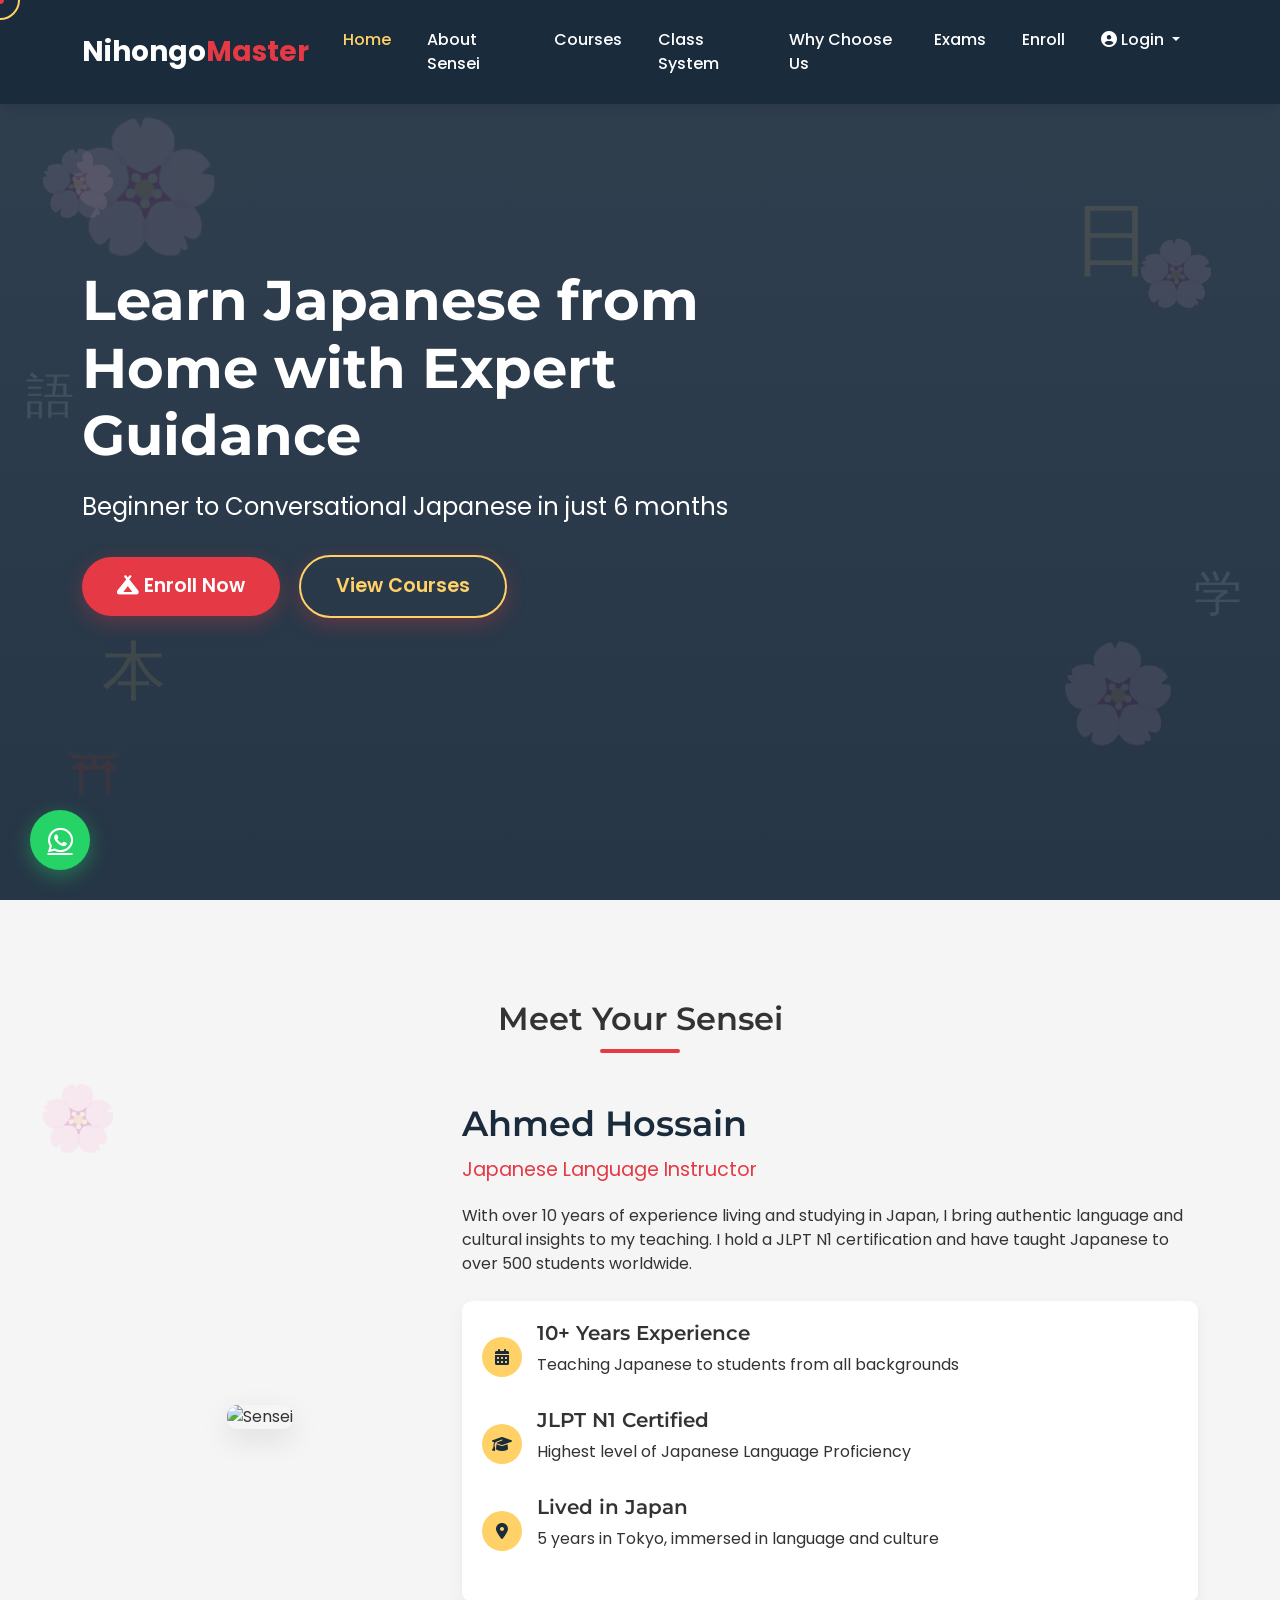
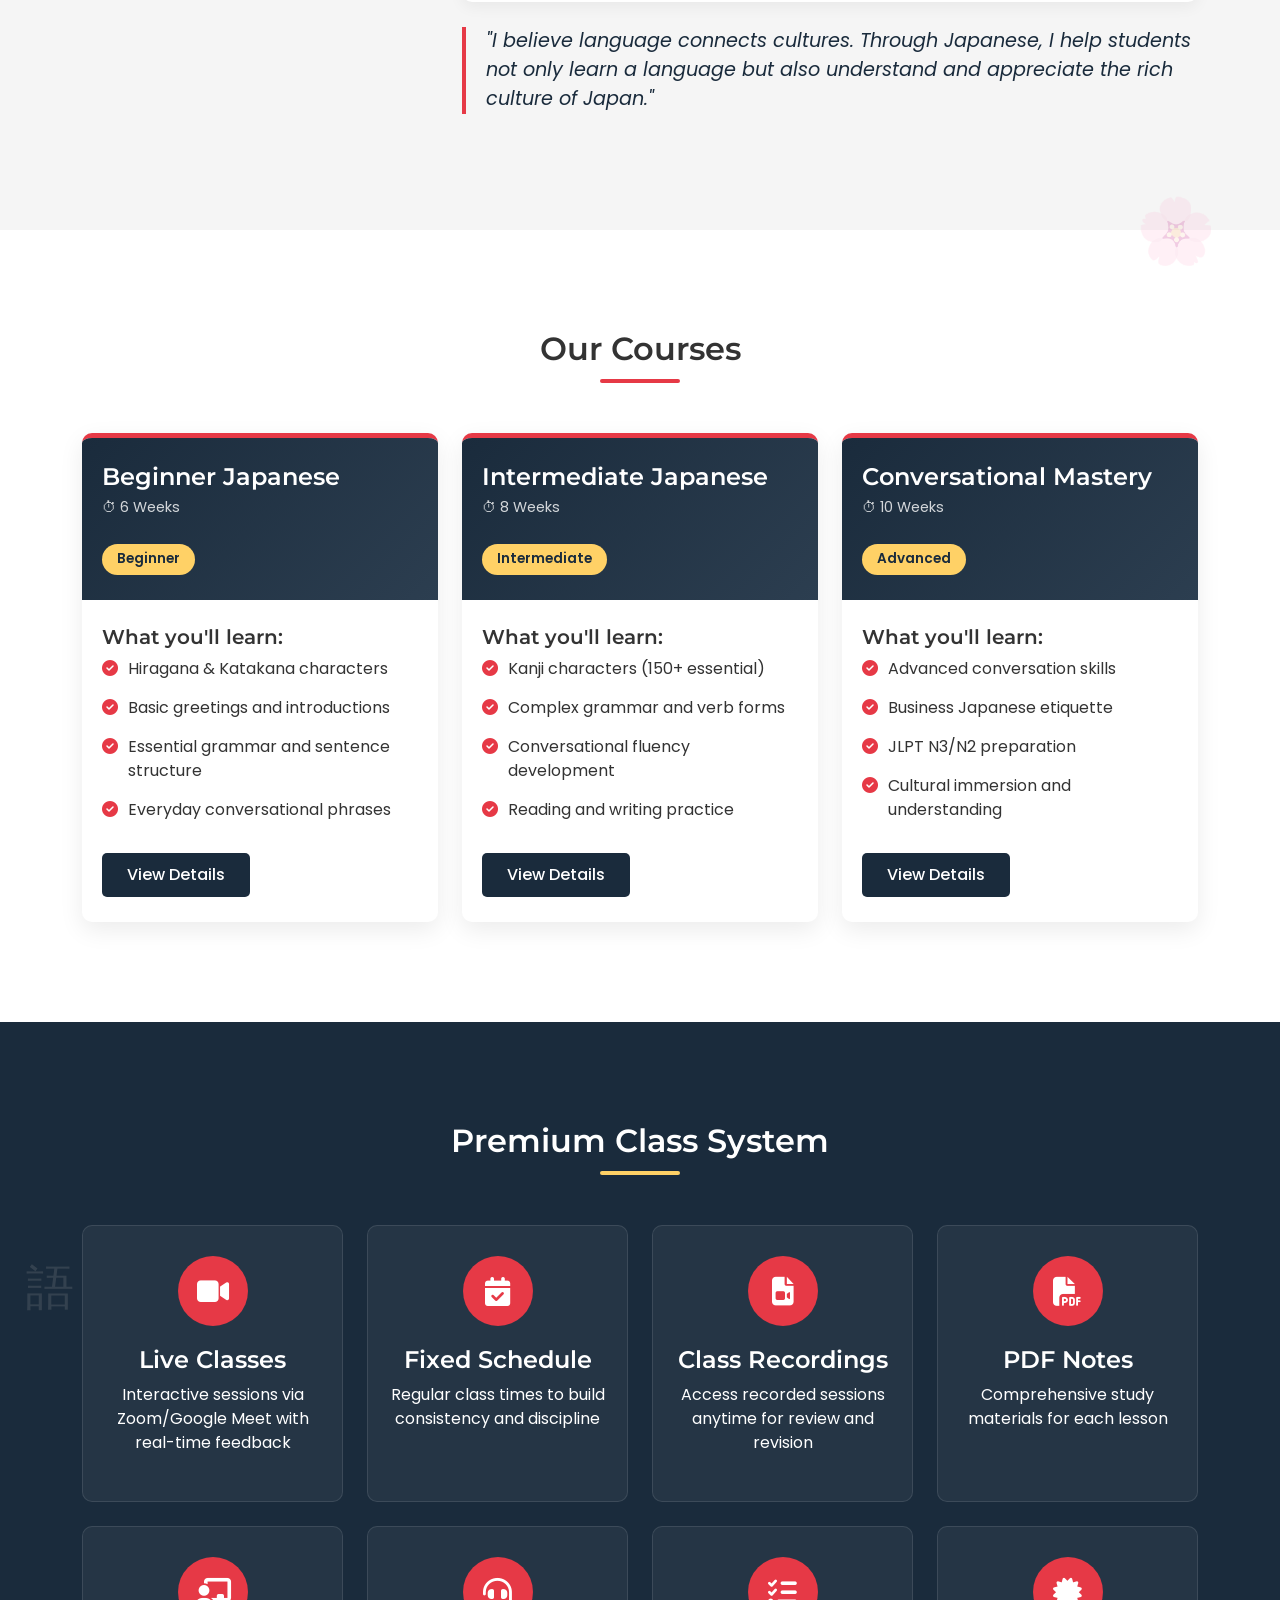
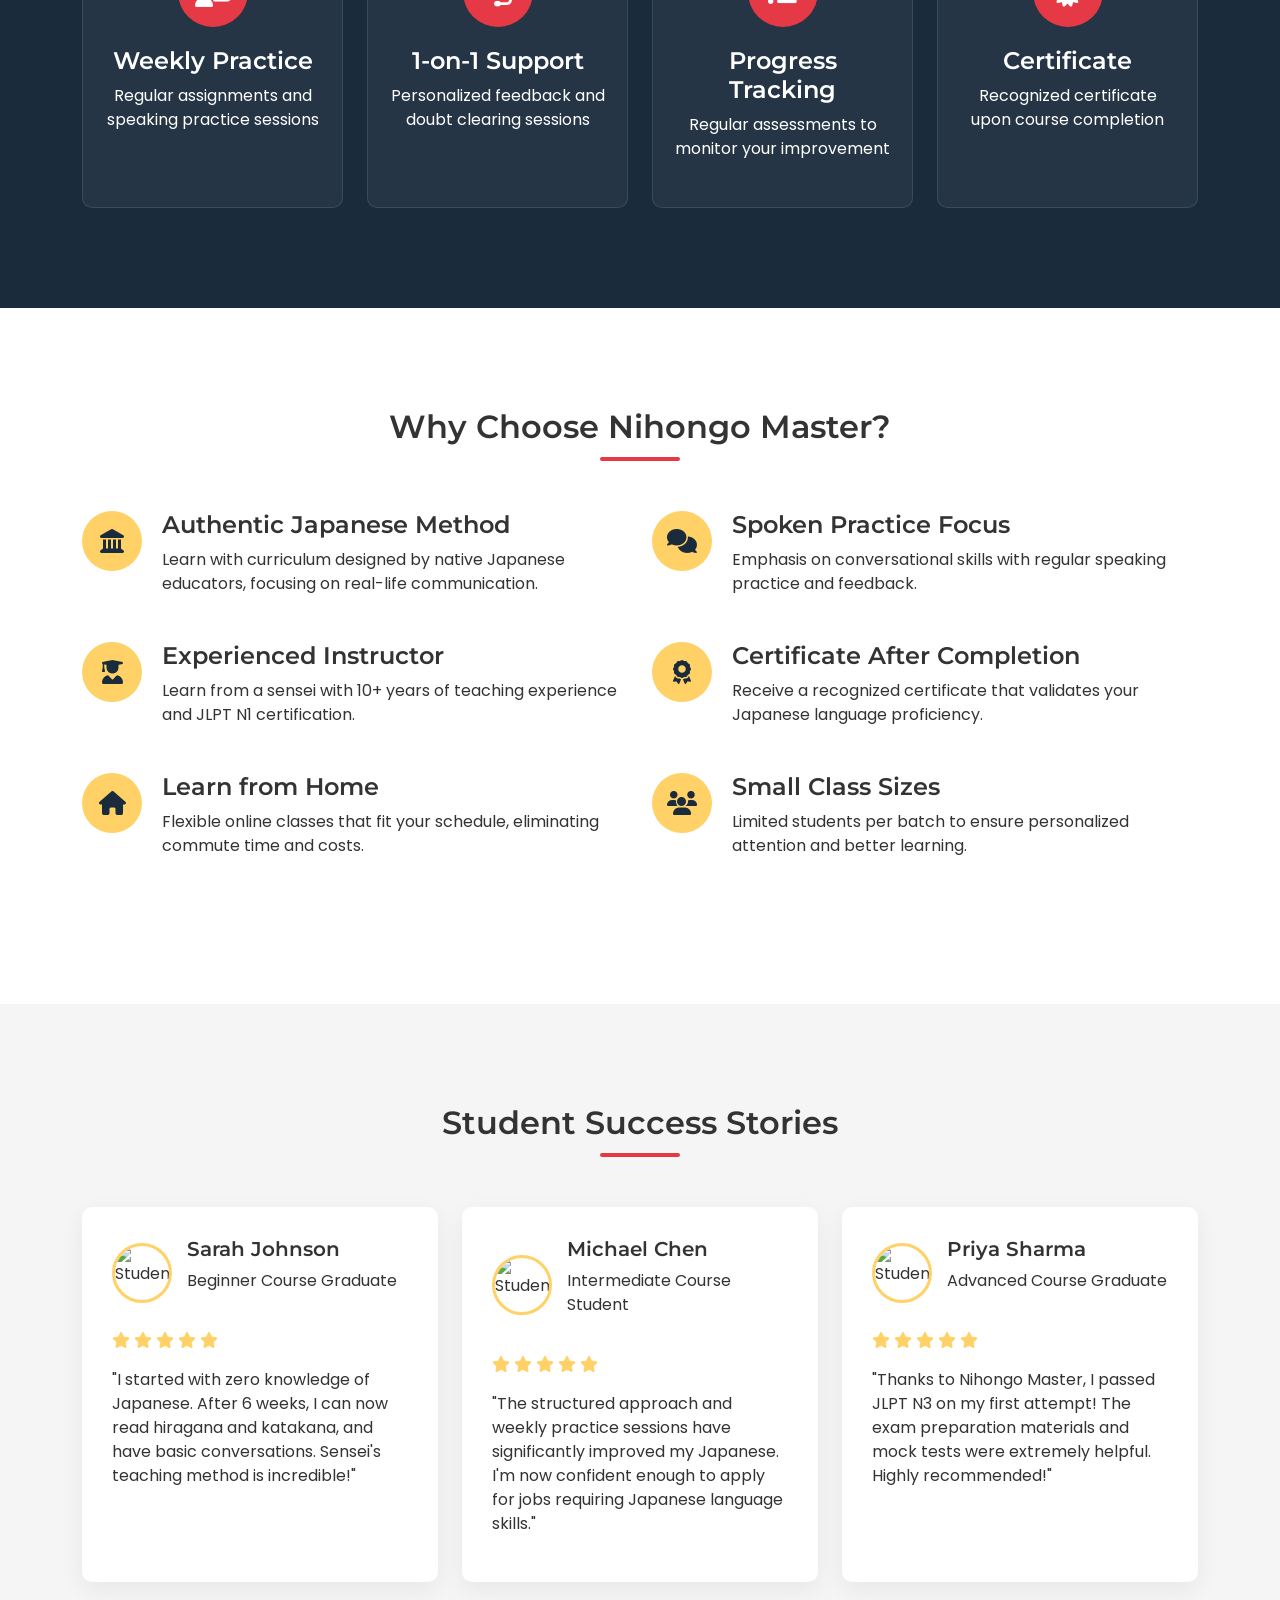
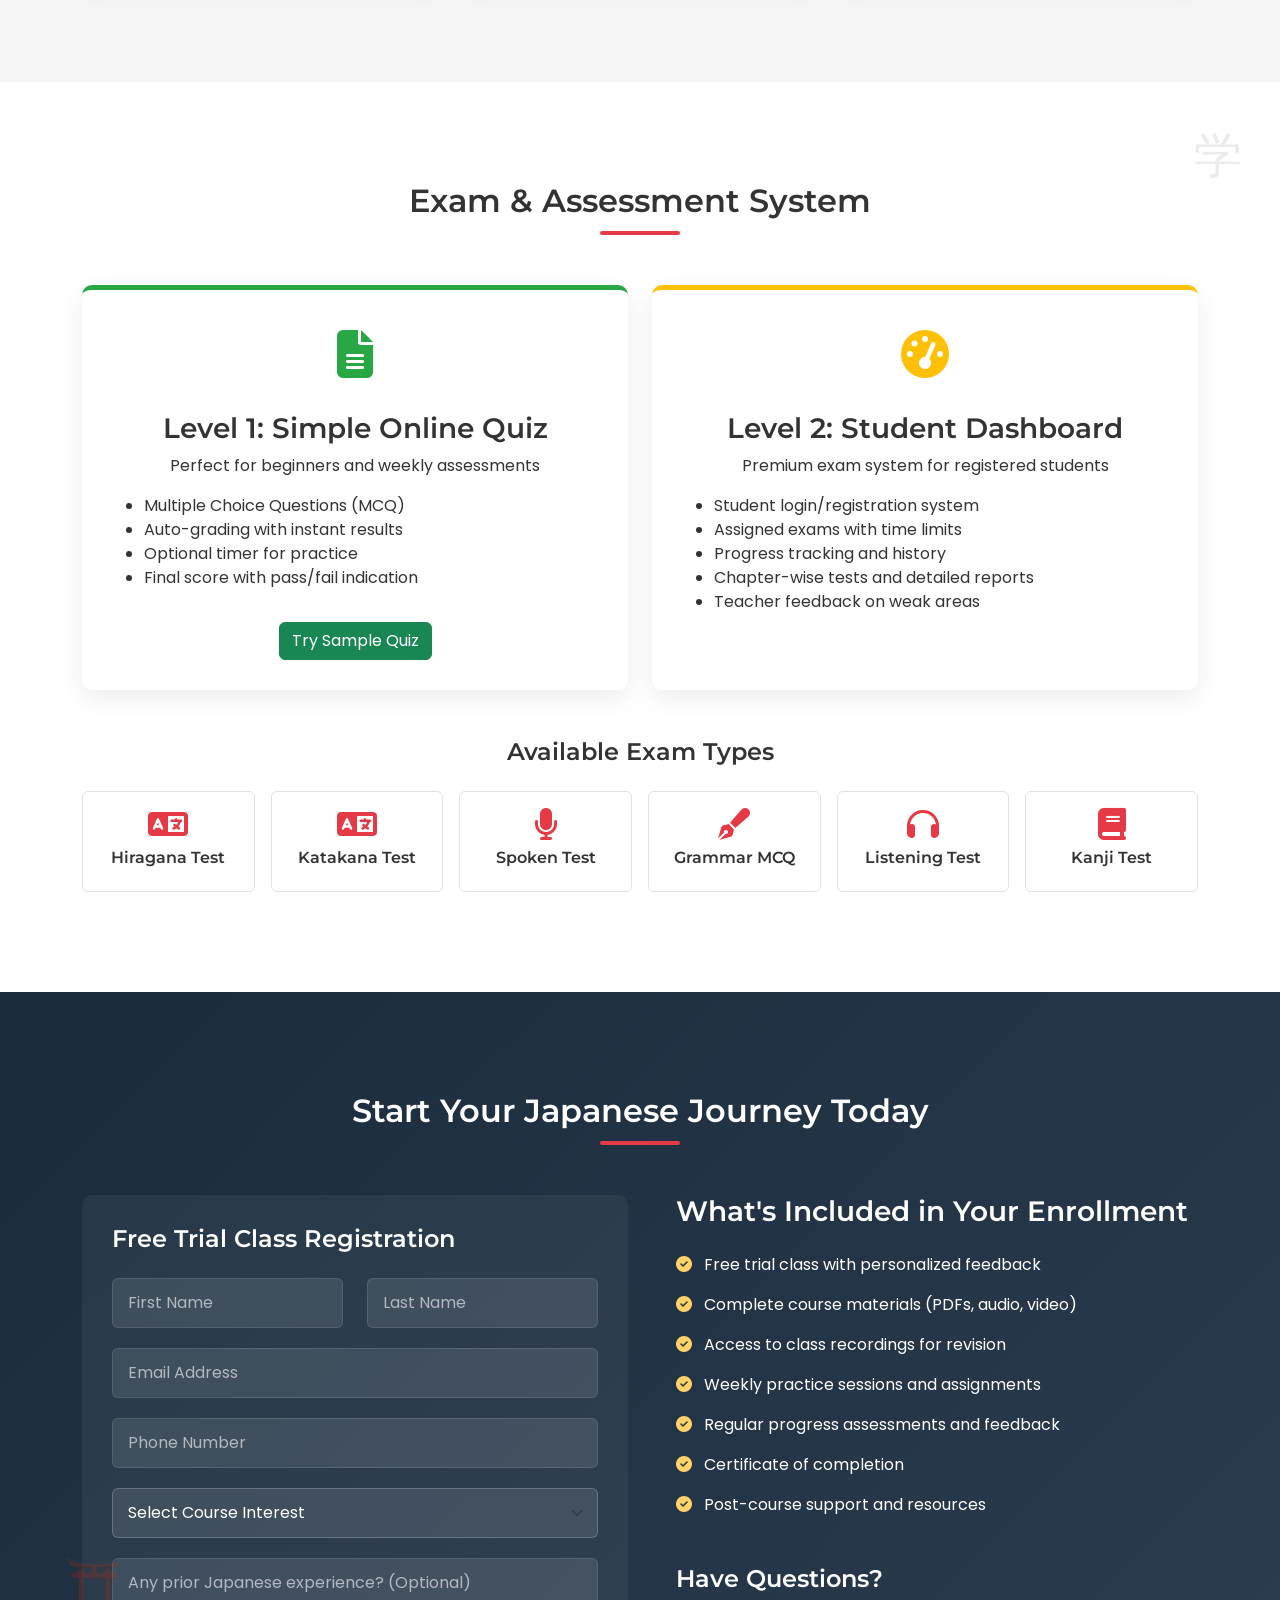
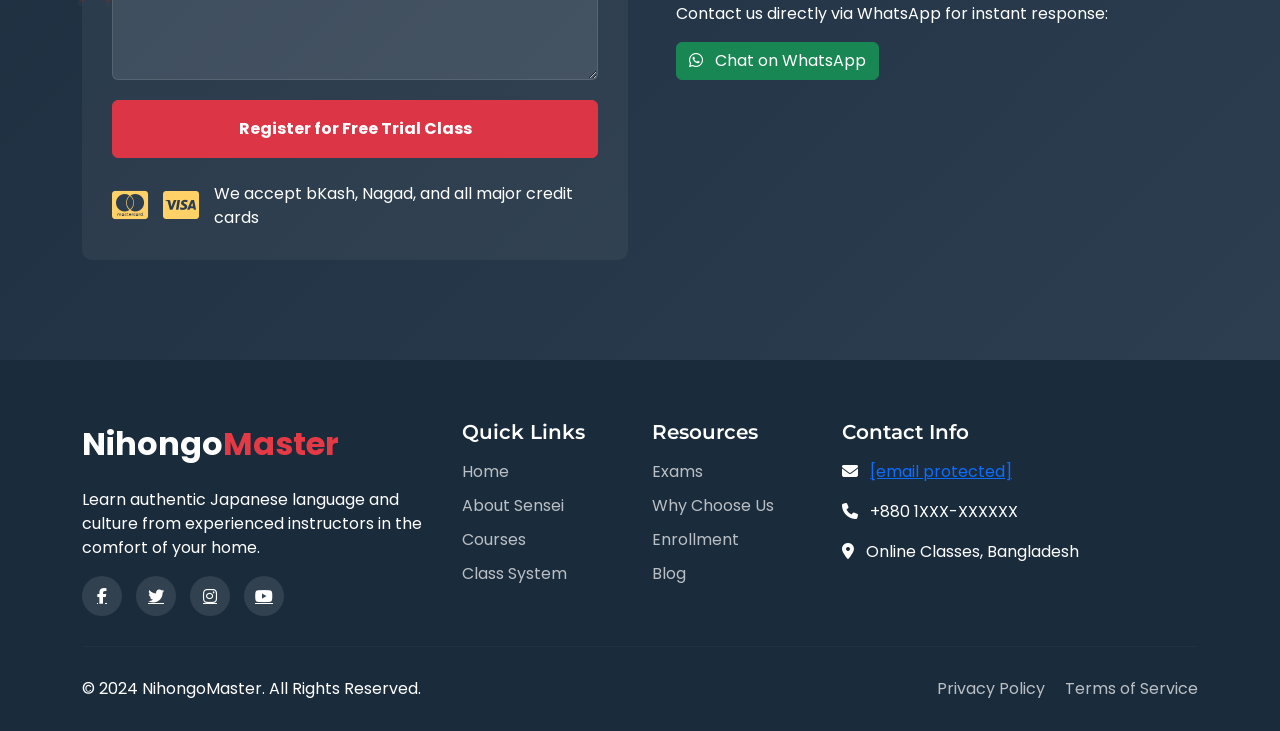
==== commit 64fa8b94: "All pages - Added WhatsApp floating button for direct contact." ====
--- a/index.html
+++ b/index.html
@@ -48,7 +48,7 @@
             <div class="collapse navbar-collapse" id="navbarNav">
                 <ul class="navbar-nav ms-auto">
                     <li class="nav-item">
-                        <a class="nav-link" href="#home">Home</a>
+                        <a class="nav-link active" href="index.html">Home</a>
                     </li>
                     <li class="nav-item">
                         <a class="nav-link" href="sensei.html">About Sensei</a>
@@ -98,119 +98,174 @@
 
     <!-- Login Modal -->
     <div class="modal fade" id="loginModal" tabindex="-1" aria-labelledby="loginModalLabel" aria-hidden="true">
-        <div class="modal-dialog">
-            <div class="modal-content">
-                <div class="modal-header">
-                    <h5 class="modal-title" id="loginModalLabel">Login as <span id="selectedRole">Student</span></h5>
-                    <button type="button" class="btn-close" data-bs-dismiss="modal" aria-label="Close"></button>
-                </div>
-                <div class="modal-body">
+        <div class="modal-dialog modal-dialog-centered auth-modal-dialog">
+            <div class="modal-content auth-modal-content">
+                <button type="button" class="auth-close-btn" data-bs-dismiss="modal" aria-label="Close">
+                    <i class="fas fa-times"></i>
+                </button>
+                <!-- Left Decorative Panel -->
+                <div class="auth-panel-left" id="loginPanelLeft">
+                    <div class="auth-panel-kanji">日</div>
+                    <div class="auth-panel-sakura">🌸</div>
+                    <div class="auth-role-icon" id="loginRoleIcon">
+                        <i class="fas fa-graduation-cap"></i>
+                    </div>
+                    <h3 class="auth-panel-title">Welcome Back!</h3>
+                    <p class="auth-panel-subtitle">Login as</p>
+                    <div class="auth-role-badge" id="loginRoleBadge">Student</div>
+                    <div class="auth-panel-dots">
+                        <span></span><span></span><span></span>
+                    </div>
+                </div>
+                <!-- Right Form Panel -->
+                <div class="auth-panel-right">
+                    <div class="auth-form-header">
+                        <h4>Sign In</h4>
+                        <p>Enter your credentials to continue</p>
+                    </div>
                     <form id="loginForm">
-                        <div class="mb-3">
-                            <label for="loginEmail" class="form-label">Email address</label>
-                            <input type="email" class="form-control" id="loginEmail" required>
-                        </div>
-                        <div class="mb-3">
-                            <label for="loginPassword" class="form-label">Password</label>
-                            <input type="password" class="form-control" id="loginPassword" required>
-                        </div>
-                        <div class="mb-3 form-check">
-                            <input type="checkbox" class="form-check-input" id="rememberMe">
-                            <label class="form-check-label" for="rememberMe">Remember me</label>
-                        </div>
-                        <button type="submit" class="btn btn-primary w-100">Login</button>
-                        <div class="text-center mt-3">
-                            <a href="#" class="text-decoration-none">Forgot Password?</a>
-                        </div>
+                        <div class="auth-input-group">
+                            <span class="auth-input-icon"><i class="fas fa-envelope"></i></span>
+                            <input type="email" class="auth-input" id="loginEmail" placeholder="Email Address" required>
+                        </div>
+                        <div class="auth-input-group">
+                            <span class="auth-input-icon"><i class="fas fa-lock"></i></span>
+                            <input type="password" class="auth-input" id="loginPassword" placeholder="Password" required>
+                            <span class="auth-input-toggle" onclick="togglePassword('loginPassword', this)">
+                                <i class="fas fa-eye"></i>
+                            </span>
+                        </div>
+                        <div class="auth-remember-row">
+                            <label class="auth-checkbox-label">
+                                <input type="checkbox" id="rememberMe">
+                                <span>Remember me</span>
+                            </label>
+                            <a href="#" class="auth-forgot-link">Forgot Password?</a>
+                        </div>
+                        <button type="submit" class="auth-submit-btn">
+                            <span>Login</span> <i class="fas fa-arrow-right ms-2"></i>
+                        </button>
                     </form>
-
-                    <!-- Role-specific demo credentials -->
-                    <div class="mt-4 p-3 bg-light rounded">
-                        <h6 class="mb-2">Demo Credentials:</h6>
-                        <div class="small">
-                            <p class="mb-1"><strong>Student:</strong> student@example.com / student123</p>
-                            <p class="mb-1"><strong>Teacher:</strong> teacher@example.com / teacher123</p>
-                            <p class="mb-0"><strong>Admin:</strong> admin@example.com / admin123</p>
-                        </div>
-                    </div>
-                </div>
-                <div class="modal-footer">
-                    <p class="mb-0">Don't have an account? <a href="#" data-bs-toggle="modal"
-                            data-bs-target="#signupModal" data-bs-dismiss="modal">Sign up</a></p>
+                    <!-- Demo Credentials -->
+                    <div class="auth-demo-box">
+                        <div class="auth-demo-title"><i class="fas fa-info-circle me-1"></i> Demo Credentials</div>
+                        <div class="auth-demo-item"><span class="auth-demo-role student">Student</span> student@example.com / student123</div>
+                        <div class="auth-demo-item"><span class="auth-demo-role teacher">Teacher</span> teacher@example.com / teacher123</div>
+                        <div class="auth-demo-item"><span class="auth-demo-role admin">Admin</span> admin@example.com / admin123</div>
+                    </div>
+                    <div class="auth-switch-text">
+                        Don't have an account?
+                        <a href="#" data-bs-toggle="modal" data-bs-target="#signupModal" data-bs-dismiss="modal">Sign Up</a>
+                    </div>
                 </div>
             </div>
         </div>
     </div>
+
+    <!-- Hidden role tracker for JS compatibility -->
+    <span id="selectedRole" style="display:none">Student</span>
 
     <!-- Signup Modal -->
     <div class="modal fade" id="signupModal" tabindex="-1" aria-labelledby="signupModalLabel" aria-hidden="true">
-        <div class="modal-dialog modal-lg">
-            <div class="modal-content">
-                <div class="modal-header">
-                    <h5 class="modal-title" id="signupModalLabel">Create New Account</h5>
-                    <button type="button" class="btn-close" data-bs-dismiss="modal" aria-label="Close"></button>
-                </div>
-                <div class="modal-body">
+        <div class="modal-dialog modal-dialog-centered auth-modal-dialog auth-modal-dialog-lg">
+            <div class="modal-content auth-modal-content">
+                <button type="button" class="auth-close-btn" data-bs-dismiss="modal" aria-label="Close">
+                    <i class="fas fa-times"></i>
+                </button>
+                <!-- Left Decorative Panel -->
+                <div class="auth-panel-left signup-panel">
+                    <div class="auth-panel-kanji">語</div>
+                    <div class="auth-panel-sakura">🌸</div>
+                    <div class="auth-role-icon signup-icon">
+                        <i class="fas fa-user-plus"></i>
+                    </div>
+                    <h3 class="auth-panel-title">Join Us!</h3>
+                    <p class="auth-panel-subtitle">Start your Japanese journey today</p>
+                    <div class="auth-panel-dots">
+                        <span></span><span></span><span></span>
+                    </div>
+                    <div class="auth-side-features">
+                        <div class="auth-side-feature"><i class="fas fa-check-circle"></i> Free Trial Class</div>
+                        <div class="auth-side-feature"><i class="fas fa-check-circle"></i> Expert Instructors</div>
+                        <div class="auth-side-feature"><i class="fas fa-check-circle"></i> Certificate Awarded</div>
+                    </div>
+                </div>
+                <!-- Right Form Panel -->
+                <div class="auth-panel-right auth-panel-right-scroll">
+                    <div class="auth-form-header">
+                        <h4>Create Account</h4>
+                        <p>Fill in your details to get started</p>
+                    </div>
                     <form id="signupForm">
-                        <div class="row mb-3">
-                            <div class="col-md-6">
-                                <label for="firstName" class="form-label">First Name</label>
-                                <input type="text" class="form-control" id="firstName" required>
-                            </div>
-                            <div class="col-md-6">
-                                <label for="lastName" class="form-label">Last Name</label>
-                                <input type="text" class="form-control" id="lastName" required>
-                            </div>
-                        </div>
-
-                        <div class="mb-3">
-                            <label for="signupEmail" class="form-label">Email address</label>
-                            <input type="email" class="form-control" id="signupEmail" required>
-                        </div>
-
-                        <div class="mb-3">
-                            <label for="signupPhone" class="form-label">Phone Number</label>
-                            <input type="tel" class="form-control" id="signupPhone" required>
-                        </div>
-
-                        <div class="mb-3">
-                            <label for="signupRole" class="form-label">I want to join as</label>
-                            <select class="form-select" id="signupRole" required>
-                                <option value="" disabled selected>Select your role</option>
-                                <option value="student">Student</option>
-                                <option value="teacher">Teacher</option>
-                                <option value="admin">Admin</option>
-                            </select>
-                        </div>
-
-                        <div class="row mb-3">
-                            <div class="col-md-6">
-                                <label for="signupPassword" class="form-label">Password</label>
-                                <input type="password" class="form-control" id="signupPassword" required>
-                                <small class="text-muted">Minimum 8 characters</small>
-                            </div>
-                            <div class="col-md-6">
-                                <label for="confirmPassword" class="form-label">Confirm Password</label>
-                                <input type="password" class="form-control" id="confirmPassword" required>
-                            </div>
-                        </div>
-
-                        <!-- Student-specific fields (hidden by default) -->
-                        <div id="studentFields" style="display: none;">
-                            <h6 class="mt-3 mb-2">Student Information</h6>
-                            <div class="row mb-3">
-                                <div class="col-md-6">
-                                    <label for="studentLevel" class="form-label">Current Japanese Level</label>
-                                    <select class="form-select" id="studentLevel">
+                        <!-- Role Tabs -->
+                        <div class="auth-role-tabs">
+                            <button type="button" class="auth-role-tab active" data-role="student">
+                                <i class="fas fa-graduation-cap"></i> Student
+                            </button>
+                            <button type="button" class="auth-role-tab" data-role="teacher">
+                                <i class="fas fa-chalkboard-teacher"></i> Teacher
+                            </button>
+                            <button type="button" class="auth-role-tab" data-role="admin">
+                                <i class="fas fa-user-shield"></i> Admin
+                            </button>
+                        </div>
+                        <select class="d-none" id="signupRole" required>
+                            <option value="student" selected>Student</option>
+                            <option value="teacher">Teacher</option>
+                            <option value="admin">Admin</option>
+                        </select>
+
+                        <div class="row g-2 mb-0">
+                            <div class="col-6">
+                                <div class="auth-input-group">
+                                    <span class="auth-input-icon"><i class="fas fa-user"></i></span>
+                                    <input type="text" class="auth-input" id="firstName" placeholder="First Name" required>
+                                </div>
+                            </div>
+                            <div class="col-6">
+                                <div class="auth-input-group">
+                                    <span class="auth-input-icon"><i class="fas fa-user"></i></span>
+                                    <input type="text" class="auth-input" id="lastName" placeholder="Last Name" required>
+                                </div>
+                            </div>
+                        </div>
+                        <div class="auth-input-group">
+                            <span class="auth-input-icon"><i class="fas fa-envelope"></i></span>
+                            <input type="email" class="auth-input" id="signupEmail" placeholder="Email Address" required>
+                        </div>
+                        <div class="auth-input-group">
+                            <span class="auth-input-icon"><i class="fas fa-phone"></i></span>
+                            <input type="tel" class="auth-input" id="signupPhone" placeholder="Phone Number" required>
+                        </div>
+                        <div class="row g-2 mb-0">
+                            <div class="col-6">
+                                <div class="auth-input-group">
+                                    <span class="auth-input-icon"><i class="fas fa-lock"></i></span>
+                                    <input type="password" class="auth-input" id="signupPassword" placeholder="Password" required>
+                                </div>
+                            </div>
+                            <div class="col-6">
+                                <div class="auth-input-group">
+                                    <span class="auth-input-icon"><i class="fas fa-lock"></i></span>
+                                    <input type="password" class="auth-input" id="confirmPassword" placeholder="Confirm Password" required>
+                                </div>
+                            </div>
+                        </div>
+
+                        <!-- Student-specific fields -->
+                        <div id="studentFields" class="auth-role-fields">
+                            <div class="auth-role-fields-label"><i class="fas fa-graduation-cap me-1"></i> Student Details</div>
+                            <div class="row g-2">
+                                <div class="col-6">
+                                    <select class="auth-select" id="studentLevel">
                                         <option value="beginner">Beginner (No experience)</option>
-                                        <option value="beginner2">Beginner (Some Hiragana/Katakana)</option>
-                                        <option value="intermediate">Intermediate (Basic conversation)</option>
-                                        <option value="advanced">Advanced (JLPT N3 or above)</option>
+                                        <option value="beginner2">Some Hiragana/Katakana</option>
+                                        <option value="intermediate">Intermediate</option>
+                                        <option value="advanced">Advanced (JLPT N3+)</option>
                                     </select>
                                 </div>
-                                <div class="col-md-6">
-                                    <label for="studentCourse" class="form-label">Interested Course</label>
-                                    <select class="form-select" id="studentCourse">
+                                <div class="col-6">
+                                    <select class="auth-select" id="studentCourse">
                                         <option value="beginner">Beginner Japanese</option>
                                         <option value="intermediate">Intermediate Japanese</option>
                                         <option value="advanced">Conversational Mastery</option>
@@ -219,56 +274,53 @@
                             </div>
                         </div>
 
-                        <!-- Teacher-specific fields (hidden by default) -->
-                        <div id="teacherFields" style="display: none;">
-                            <h6 class="mt-3 mb-2">Teacher Information</h6>
-                            <div class="row mb-3">
-                                <div class="col-md-6">
-                                    <label for="teacherQualification" class="form-label">Qualification</label>
-                                    <input type="text" class="form-control" id="teacherQualification"
-                                        placeholder="e.g., JLPT N1, Teaching Experience">
-                                </div>
-                                <div class="col-md-6">
-                                    <label for="teacherSpecialization" class="form-label">Specialization</label>
-                                    <select class="form-select" id="teacherSpecialization">
+                        <!-- Teacher-specific fields -->
+                        <div id="teacherFields" class="auth-role-fields" style="display:none">
+                            <div class="auth-role-fields-label"><i class="fas fa-chalkboard-teacher me-1"></i> Teacher Details</div>
+                            <div class="row g-2">
+                                <div class="col-6">
+                                    <div class="auth-input-group mb-0">
+                                        <span class="auth-input-icon"><i class="fas fa-certificate"></i></span>
+                                        <input type="text" class="auth-input" id="teacherQualification" placeholder="Qualification (e.g. JLPT N1)">
+                                    </div>
+                                </div>
+                                <div class="col-6">
+                                    <select class="auth-select" id="teacherSpecialization">
                                         <option value="beginner">Beginner Level</option>
-                                        <option value="intermediate">Intermediate Level</option>
-                                        <option value="advanced">Advanced Level</option>
-                                        <option value="jlpt">JLPT Preparation</option>
-                                        <option value="conversation">Conversation Practice</option>
+                                        <option value="intermediate">Intermediate</option>
+                                        <option value="advanced">Advanced</option>
+                                        <option value="jlpt">JLPT Prep</option>
                                     </select>
                                 </div>
                             </div>
-                            <div class="mb-3">
-                                <label for="teacherBio" class="form-label">Short Bio</label>
-                                <textarea class="form-control" id="teacherBio" rows="2"
-                                    placeholder="Tell us about your teaching experience..."></textarea>
-                            </div>
-                        </div>
-
-                        <!-- Admin-specific fields (hidden by default) -->
-                        <div id="adminFields" style="display: none;">
-                            <h6 class="mt-3 mb-2">Admin Information</h6>
-                            <div class="mb-3">
-                                <label for="adminDepartment" class="form-label">Department</label>
-                                <input type="text" class="form-control" id="adminDepartment" value="Administration"
-                                    readonly>
-                                <small class="text-muted">Admin accounts require approval from super admin</small>
-                            </div>
-                        </div>
-
-                        <div class="mb-3 form-check">
-                            <input type="checkbox" class="form-check-input" id="termsAgree" required>
-                            <label class="form-check-label" for="termsAgree">I agree to the <a href="#">Terms of
-                                    Service</a> and <a href="#">Privacy Policy</a></label>
-                        </div>
-
-                        <button type="submit" class="btn btn-primary w-100">Create Account</button>
+                            <div class="auth-input-group mt-2">
+                                <span class="auth-input-icon" style="top:12px"><i class="fas fa-pen"></i></span>
+                                <textarea class="auth-input" id="teacherBio" rows="2" placeholder="Short bio about your teaching experience..."></textarea>
+                            </div>
+                        </div>
+
+                        <!-- Admin-specific fields -->
+                        <div id="adminFields" class="auth-role-fields" style="display:none">
+                            <div class="auth-role-fields-label"><i class="fas fa-user-shield me-1"></i> Admin Details</div>
+                            <div class="auth-input-group">
+                                <span class="auth-input-icon"><i class="fas fa-building"></i></span>
+                                <input type="text" class="auth-input" id="adminDepartment" value="Administration" readonly>
+                            </div>
+                            <small class="text-muted d-block mt-1 mb-2">Admin accounts require approval from super admin</small>
+                        </div>
+
+                        <label class="auth-checkbox-label mt-2">
+                            <input type="checkbox" id="termsAgree" required>
+                            <span>I agree to the <a href="#">Terms</a> and <a href="#">Privacy Policy</a></span>
+                        </label>
+                        <button type="submit" class="auth-submit-btn mt-2">
+                            <span>Create Account</span> <i class="fas fa-arrow-right ms-2"></i>
+                        </button>
                     </form>
-                </div>
-                <div class="modal-footer">
-                    <p class="mb-0">Already have an account? <a href="#" data-bs-toggle="modal"
-                            data-bs-target="#loginModal" data-bs-dismiss="modal">Login</a></p>
+                    <div class="auth-switch-text">
+                        Already have an account?
+                        <a href="#" data-bs-toggle="modal" data-bs-target="#loginModal" data-bs-dismiss="modal">Login</a>
+                    </div>
                 </div>
             </div>
         </div>
@@ -288,7 +340,7 @@
                         <h1 class="hero-headline">Learn Japanese from Home with Expert Guidance</h1>
                         <p class="hero-subheadline">Beginner to Conversational Japanese in just 6 months</p>
                         <div class="hero-cta">
-                            <a href="#enroll" class="cta-button">🔴 Enroll Now / Free Trial Class</a>
+                            <a href="#enroll" class="cta-button"><i class="fa-solid fa-campground"></i>  Enroll Now </a>
                             <a href="#courses" class="cta-button cta-button-outline">View Courses</a>
                         </div>
                     </div>
@@ -931,20 +983,327 @@
                 </div>
                 <div class="col-lg-4 col-md-4">
                     <h5 class="mb-3">Contact Info</h5>
-                    <p><i class="fas fa-envelope me-2"></i> info@nihongomaster.com</p>
+                    <p><i class="fas fa-envelope me-2"></i> <a href="/cdn-cgi/l/email-protection" class="__cf_email__" data-cfemail="e980878f86a987808186878e8684889a9d8c9bc78a8684">[email&#160;protected]</a></p>
                     <p><i class="fas fa-phone me-2"></i> +880 1XXX-XXXXXX</p>
-                    <p><i class="fas fa-map-marker-alt me-2"></i> Dhaka, Bangladesh</p>
-                    <p class="mt-3">© 2023 Nihongo Master. All rights reserved.</p>
+                    <p><i class="fas fa-map-marker-alt me-2"></i> Online Classes, Bangladesh</p>
+                </div>
+            </div>
+            <hr style="border-color: rgba(255,255,255,0.1); margin: 30px 0;">
+            <div class="d-flex flex-column flex-md-row justify-content-between align-items-center">
+                <p class="mb-0">&copy; 2024 NihongoMaster. All Rights Reserved.</p>
+                <div class="mt-3 mt-md-0">
+                    <a href="#" class="footer-link d-inline me-3">Privacy Policy</a>
+                    <a href="#" class="footer-link d-inline">Terms of Service</a>
                 </div>
             </div>
         </div>
     </footer>
 
-    <!-- Bootstrap & jQuery Scripts -->
-    <script src="https://code.jquery.com/jquery-3.6.4.min.js"></script>
+    <!-- DASHBOARD OVERLAY -->
+    <div id="dashboardOverlay" class="dashboard-overlay" style="display:none;">
+        <!-- Student Dashboard -->
+        <div id="studentDashboard" class="dashboard-wrapper" style="display:none;">
+            <nav class="dashboard-navbar">
+                <div class="dashboard-brand">Nihongo<span>Master</span> <span class="dashboard-role-badge student-badge">Student Portal</span></div>
+                <div class="dashboard-nav-right">
+                    <div class="dashboard-avatar" id="studentAvatar">S</div>
+                    <span id="studentName">Student</span>
+                    <button class="dashboard-logout-btn" id="studentLogout"><i class="fas fa-sign-out-alt"></i> Logout</button>
+                </div>
+            </nav>
+            <div class="dashboard-body">
+                <div class="dashboard-sidebar">
+                    <div class="sidebar-menu">
+                        <a href="#" class="sidebar-item active"><i class="fas fa-tachometer-alt"></i> Dashboard</a>
+                        <a href="#" class="sidebar-item"><i class="fas fa-book-open"></i> My Courses</a>
+                        <a href="#" class="sidebar-item"><i class="fas fa-calendar"></i> Schedule</a>
+                        <a href="#" class="sidebar-item"><i class="fas fa-tasks"></i> Assignments</a>
+                        <a href="#" class="sidebar-item"><i class="fas fa-chart-line"></i> Progress</a>
+                        <a href="#" class="sidebar-item"><i class="fas fa-file-pdf"></i> Study Materials</a>
+                        <a href="#" class="sidebar-item"><i class="fas fa-certificate"></i> Certificate</a>
+                        <a href="#" class="sidebar-item"><i class="fas fa-user"></i> Profile</a>
+                    </div>
+                </div>
+                <div class="dashboard-main">
+                    <div class="dashboard-welcome">
+                        <div>
+                            <h2>こんにちは (Konnichiwa)! 👋</h2>
+                            <p>Welcome back to your learning journey!</p>
+                        </div>
+                        <div class="dashboard-kanji-deco">日</div>
+                    </div>
+                    <div class="row g-4 mb-4">
+                        <div class="col-sm-6 col-xl-3">
+                            <div class="dash-stat-card" style="--card-color:#E63946;">
+                                <div class="dash-stat-icon"><i class="fas fa-book"></i></div>
+                                <div class="dash-stat-info">
+                                    <div class="dash-stat-num">2</div>
+                                    <div class="dash-stat-label">Enrolled Courses</div>
+                                </div>
+                            </div>
+                        </div>
+                        <div class="col-sm-6 col-xl-3">
+                            <div class="dash-stat-card" style="--card-color:#FFD166;">
+                                <div class="dash-stat-icon"><i class="fas fa-star"></i></div>
+                                <div class="dash-stat-info">
+                                    <div class="dash-stat-num">67%</div>
+                                    <div class="dash-stat-label">Avg. Progress</div>
+                                </div>
+                            </div>
+                        </div>
+                        <div class="col-sm-6 col-xl-3">
+                            <div class="dash-stat-card" style="--card-color:#06D6A0;">
+                                <div class="dash-stat-icon"><i class="fas fa-check-double"></i></div>
+                                <div class="dash-stat-info">
+                                    <div class="dash-stat-num">12</div>
+                                    <div class="dash-stat-label">Lessons Done</div>
+                                </div>
+                            </div>
+                        </div>
+                        <div class="col-sm-6 col-xl-3">
+                            <div class="dash-stat-card" style="--card-color:#118AB2;">
+                                <div class="dash-stat-icon"><i class="fas fa-fire"></i></div>
+                                <div class="dash-stat-info">
+                                    <div class="dash-stat-num">7</div>
+                                    <div class="dash-stat-label">Day Streak 🔥</div>
+                                </div>
+                            </div>
+                        </div>
+                    </div>
+                    <div class="row g-4">
+                        <div class="col-lg-7">
+                            <div class="dash-card">
+                                <div class="dash-card-header"><i class="fas fa-graduation-cap me-2"></i>My Courses</div>
+                                <div class="dash-course-item">
+                                    <div class="dash-course-icon">🇯🇵</div>
+                                    <div class="dash-course-info">
+                                        <div class="dash-course-title">Beginner Japanese</div>
+                                        <div class="progress" style="height:6px;">
+                                            <div class="progress-bar bg-danger" style="width:70%"></div>
+                                        </div>
+                                        <small>70% Complete &bull; Next: Lesson 15</small>
+                                    </div>
+                                </div>
+                                <div class="dash-course-item">
+                                    <div class="dash-course-icon">📖</div>
+                                    <div class="dash-course-info">
+                                        <div class="dash-course-title">Kanji Fundamentals</div>
+                                        <div class="progress" style="height:6px;">
+                                            <div class="progress-bar bg-warning" style="width:45%"></div>
+                                        </div>
+                                        <small>45% Complete &bull; Next: Lesson 7</small>
+                                    </div>
+                                </div>
+                            </div>
+                        </div>
+                        <div class="col-lg-5">
+                            <div class="dash-card">
+                                <div class="dash-card-header"><i class="fas fa-calendar-alt me-2"></i>Upcoming Classes</div>
+                                <div class="dash-schedule-item"><span class="dash-time">Mon 9:00 AM</span><span>Beginner Japanese</span></div>
+                                <div class="dash-schedule-item"><span class="dash-time">Wed 9:00 AM</span><span>Kanji Practice</span></div>
+                                <div class="dash-schedule-item"><span class="dash-time">Fri 9:00 AM</span><span>Conversation Class</span></div>
+                            </div>
+                        </div>
+                    </div>
+                </div>
+            </div>
+        </div>
+
+        <!-- Teacher Dashboard -->
+        <div id="teacherDashboard" class="dashboard-wrapper" style="display:none;">
+            <nav class="dashboard-navbar teacher-navbar">
+                <div class="dashboard-brand">Nihongo<span>Master</span> <span class="dashboard-role-badge teacher-badge">Teacher Portal</span></div>
+                <div class="dashboard-nav-right">
+                    <div class="dashboard-avatar teacher-av" id="teacherAvatar">T</div>
+                    <span id="teacherName">Teacher</span>
+                    <button class="dashboard-logout-btn" id="teacherLogout"><i class="fas fa-sign-out-alt"></i> Logout</button>
+                </div>
+            </nav>
+            <div class="dashboard-body">
+                <div class="dashboard-sidebar teacher-sidebar">
+                    <div class="sidebar-menu">
+                        <a href="#" class="sidebar-item active"><i class="fas fa-tachometer-alt"></i> Dashboard</a>
+                        <a href="#" class="sidebar-item"><i class="fas fa-users"></i> My Students</a>
+                        <a href="#" class="sidebar-item"><i class="fas fa-chalkboard"></i> Classes</a>
+                        <a href="#" class="sidebar-item"><i class="fas fa-calendar"></i> Schedule</a>
+                        <a href="#" class="sidebar-item"><i class="fas fa-file-alt"></i> Assignments</a>
+                        <a href="#" class="sidebar-item"><i class="fas fa-chart-bar"></i> Reports</a>
+                        <a href="#" class="sidebar-item"><i class="fas fa-upload"></i> Upload Materials</a>
+                        <a href="#" class="sidebar-item"><i class="fas fa-user"></i> Profile</a>
+                    </div>
+                </div>
+                <div class="dashboard-main">
+                    <div class="dashboard-welcome teacher-welcome">
+                        <div>
+                            <h2>ようこそ (Yōkoso)! 🎌</h2>
+                            <p>Manage your classes and students</p>
+                        </div>
+                        <div class="dashboard-kanji-deco">先</div>
+                    </div>
+                    <div class="row g-4 mb-4">
+                        <div class="col-sm-6 col-xl-3">
+                            <div class="dash-stat-card" style="--card-color:#2D6A4F;">
+                                <div class="dash-stat-icon"><i class="fas fa-users"></i></div>
+                                <div class="dash-stat-info">
+                                    <div class="dash-stat-num">28</div>
+                                    <div class="dash-stat-label">Total Students</div>
+                                </div>
+                            </div>
+                        </div>
+                        <div class="col-sm-6 col-xl-3">
+                            <div class="dash-stat-card" style="--card-color:#F77F00;">
+                                <div class="dash-stat-icon"><i class="fas fa-chalkboard"></i></div>
+                                <div class="dash-stat-info">
+                                    <div class="dash-stat-num">3</div>
+                                    <div class="dash-stat-label">Active Classes</div>
+                                </div>
+                            </div>
+                        </div>
+                        <div class="col-sm-6 col-xl-3">
+                            <div class="dash-stat-card" style="--card-color:#7209B7;">
+                                <div class="dash-stat-icon"><i class="fas fa-star"></i></div>
+                                <div class="dash-stat-info">
+                                    <div class="dash-stat-num">4.8</div>
+                                    <div class="dash-stat-label">Rating</div>
+                                </div>
+                            </div>
+                        </div>
+                        <div class="col-sm-6 col-xl-3">
+                            <div class="dash-stat-card" style="--card-color:#3A86FF;">
+                                <div class="dash-stat-icon"><i class="fas fa-video"></i></div>
+                                <div class="dash-stat-info">
+                                    <div class="dash-stat-num">5</div>
+                                    <div class="dash-stat-label">Classes This Week</div>
+                                </div>
+                            </div>
+                        </div>
+                    </div>
+                    <div class="row g-4">
+                        <div class="col-lg-7">
+                            <div class="dash-card">
+                                <div class="dash-card-header"><i class="fas fa-users me-2"></i>Recent Students</div>
+                                <div class="dash-student-item"><div class="dash-student-av" style="background:#E63946">A</div><div><div class="fw-bold">Aisha Khan</div><small>Beginner Japanese</small></div><span class="dash-badge-active">Active</span></div>
+                                <div class="dash-student-item"><div class="dash-student-av" style="background:#118AB2">R</div><div><div class="fw-bold">Rahim Hossain</div><small>Intermediate</small></div><span class="dash-badge-active">Active</span></div>
+                                <div class="dash-student-item"><div class="dash-student-av" style="background:#06D6A0">S</div><div><div class="fw-bold">Sara Ahmed</div><small>Kanji Fundamentals</small></div><span class="dash-badge-pending">Pending</span></div>
+                            </div>
+                        </div>
+                        <div class="col-lg-5">
+                            <div class="dash-card">
+                                <div class="dash-card-header"><i class="fas fa-calendar me-2"></i>Today's Classes</div>
+                                <div class="dash-schedule-item"><span class="dash-time">9:00 AM</span><span>Beginner Batch A (8 students)</span></div>
+                                <div class="dash-schedule-item"><span class="dash-time">2:00 PM</span><span>Intermediate Batch (12 students)</span></div>
+                                <div class="dash-schedule-item"><span class="dash-time">6:00 PM</span><span>Kanji Workshop (6 students)</span></div>
+                            </div>
+                        </div>
+                    </div>
+                </div>
+            </div>
+        </div>
+
+        <!-- Admin Dashboard -->
+        <div id="adminDashboard" class="dashboard-wrapper" style="display:none;">
+            <nav class="dashboard-navbar admin-navbar">
+                <div class="dashboard-brand">Nihongo<span>Master</span> <span class="dashboard-role-badge admin-badge">Admin Panel</span></div>
+                <div class="dashboard-nav-right">
+                    <div class="dashboard-avatar admin-av" id="adminAvatar">A</div>
+                    <span id="adminName">Admin</span>
+                    <button class="dashboard-logout-btn" id="adminLogout"><i class="fas fa-sign-out-alt"></i> Logout</button>
+                </div>
+            </nav>
+            <div class="dashboard-body">
+                <div class="dashboard-sidebar admin-sidebar">
+                    <div class="sidebar-menu">
+                        <a href="#" class="sidebar-item active"><i class="fas fa-tachometer-alt"></i> Dashboard</a>
+                        <a href="#" class="sidebar-item"><i class="fas fa-users"></i> All Users</a>
+                        <a href="#" class="sidebar-item"><i class="fas fa-chalkboard-teacher"></i> Teachers</a>
+                        <a href="#" class="sidebar-item"><i class="fas fa-graduation-cap"></i> Students</a>
+                        <a href="#" class="sidebar-item"><i class="fas fa-book"></i> Courses</a>
+                        <a href="#" class="sidebar-item"><i class="fas fa-money-bill"></i> Payments</a>
+                        <a href="#" class="sidebar-item"><i class="fas fa-chart-pie"></i> Analytics</a>
+                        <a href="#" class="sidebar-item"><i class="fas fa-cog"></i> Settings</a>
+                    </div>
+                </div>
+                <div class="dashboard-main">
+                    <div class="dashboard-welcome admin-welcome">
+                        <div>
+                            <h2>管理者 (Kanrisha)! 🛡️</h2>
+                            <p>Platform overview and management</p>
+                        </div>
+                        <div class="dashboard-kanji-deco">管</div>
+                    </div>
+                    <div class="row g-4 mb-4">
+                        <div class="col-sm-6 col-xl-3">
+                            <div class="dash-stat-card" style="--card-color:#E63946;">
+                                <div class="dash-stat-icon"><i class="fas fa-user-graduate"></i></div>
+                                <div class="dash-stat-info">
+                                    <div class="dash-stat-num">156</div>
+                                    <div class="dash-stat-label">Total Students</div>
+                                </div>
+                            </div>
+                        </div>
+                        <div class="col-sm-6 col-xl-3">
+                            <div class="dash-stat-card" style="--card-color:#FFD166;">
+                                <div class="dash-stat-icon"><i class="fas fa-chalkboard-teacher"></i></div>
+                                <div class="dash-stat-info">
+                                    <div class="dash-stat-num">8</div>
+                                    <div class="dash-stat-label">Teachers</div>
+                                </div>
+                            </div>
+                        </div>
+                        <div class="col-sm-6 col-xl-3">
+                            <div class="dash-stat-card" style="--card-color:#06D6A0;">
+                                <div class="dash-stat-icon"><i class="fas fa-book"></i></div>
+                                <div class="dash-stat-info">
+                                    <div class="dash-stat-num">12</div>
+                                    <div class="dash-stat-label">Active Courses</div>
+                                </div>
+                            </div>
+                        </div>
+                        <div class="col-sm-6 col-xl-3">
+                            <div class="dash-stat-card" style="--card-color:#118AB2;">
+                                <div class="dash-stat-icon"><i class="fas fa-taka-sign"></i></div>
+                                <div class="dash-stat-info">
+                                    <div class="dash-stat-num">৳1.2L</div>
+                                    <div class="dash-stat-label">Monthly Revenue</div>
+                                </div>
+                            </div>
+                        </div>
+                    </div>
+                    <div class="row g-4">
+                        <div class="col-lg-8">
+                            <div class="dash-card">
+                                <div class="dash-card-header"><i class="fas fa-users me-2"></i>Recent Enrollments</div>
+                                <div class="dash-table-wrap">
+                                    <table class="dash-table">
+                                        <thead><tr><th>Student</th><th>Course</th><th>Date</th><th>Status</th></tr></thead>
+                                        <tbody>
+                                            <tr><td>Karim Ahmed</td><td>Beginner Japanese</td><td>Feb 20</td><td><span class="dash-badge-active">Active</span></td></tr>
+                                            <tr><td>Nadia Islam</td><td>Intermediate</td><td>Feb 19</td><td><span class="dash-badge-active">Active</span></td></tr>
+                                            <tr><td>Rakib Hasan</td><td>Conversational</td><td>Feb 18</td><td><span class="dash-badge-pending">Pending</span></td></tr>
+                                            <tr><td>Sadia Rahman</td><td>Beginner Japanese</td><td>Feb 17</td><td><span class="dash-badge-active">Active</span></td></tr>
+                                        </tbody>
+                                    </table>
+                                </div>
+                            </div>
+                        </div>
+                        <div class="col-lg-4">
+                            <div class="dash-card">
+                                <div class="dash-card-header"><i class="fas fa-bolt me-2"></i>Quick Actions</div>
+                                <div class="dash-quick-action"><i class="fas fa-user-plus"></i> Add New Student</div>
+                                <div class="dash-quick-action"><i class="fas fa-plus-circle"></i> Create New Course</div>
+                                <div class="dash-quick-action"><i class="fas fa-bell"></i> Send Announcement</div>
+                                <div class="dash-quick-action"><i class="fas fa-file-export"></i> Export Reports</div>
+                            </div>
+                        </div>
+                    </div>
+                </div>
+            </div>
+        </div>
+    </div>
+
+    <!-- Scripts -->
+    <script src="https://code.jquery.com/jquery-3.6.0.min.js"></script>
     <script src="https://cdn.jsdelivr.net/npm/bootstrap@5.3.0-alpha1/dist/js/bootstrap.bundle.min.js"></script>
     <script src="assets/js/app.js"></script>
-
 </body>
-
 </html>
--- a/assets/css/style.css
+++ b/assets/css/style.css
@@ -121,80 +121,1063 @@
     transform: translateY(-5px);
 }
 
-/* Login/Signup Modal Styles */
-.modal-content {
+/* =====================================================
+   AUTH MODALS - Beautiful Two-Panel Design
+   ===================================================== */
+.auth-modal-dialog {
+    max-width: 820px;
+    margin: 20px auto;
+}
+
+.auth-modal-dialog-lg {
+    max-width: 920px;
+}
+
+.auth-modal-content {
     border: none;
-    border-radius: 15px;
-    box-shadow: 0 10px 30px rgba(0, 0, 0, 0.2);
-}
-
-.modal-header {
-    background: linear-gradient(135deg, var(--japanese-red) 0%, #b71c1c 100%);
+    border-radius: 20px;
+    overflow: hidden;
+    display: flex;
+    flex-direction: row;
+    box-shadow: 0 25px 60px rgba(0, 0, 0, 0.25);
+    min-height: 520px;
+    position: relative;
+}
+
+.auth-close-btn {
+    position: absolute;
+    top: 16px;
+    right: 16px;
+    width: 32px;
+    height: 32px;
+    border-radius: 50%;
+    background: rgba(255, 255, 255, 0.15);
+    border: none;
     color: white;
-    border-radius: 15px 15px 0 0;
-    padding: 1.2rem 1.5rem;
-}
-
-.modal-header .btn-close {
-    filter: brightness(0) invert(1);
-}
-
-.modal-title {
-    font-weight: 600;
+    font-size: 14px;
+    cursor: pointer;
+    z-index: 10;
+    display: flex;
+    align-items: center;
+    justify-content: center;
+    transition: background 0.3s;
+}
+
+.auth-close-btn:hover {
+    background: rgba(255, 255, 255, 0.3);
+}
+
+/* Left Decorative Panel */
+.auth-panel-left {
+    width: 260px;
+    min-width: 260px;
+    background: linear-gradient(155deg, var(--japanese-red) 0%, #7d0000 100%);
+    padding: 40px 25px;
+    display: flex;
+    flex-direction: column;
+    align-items: center;
+    justify-content: center;
+    position: relative;
+    overflow: hidden;
+    text-align: center;
+}
+
+.signup-panel {
+    background: linear-gradient(155deg, #1A2B3C 0%, #0d1b2a 100%);
+    justify-content: flex-start;
+    padding-top: 50px;
+}
+
+.auth-panel-kanji {
+    position: absolute;
+    top: -10px;
+    left: -10px;
+    font-size: 9rem;
+    color: rgba(255, 255, 255, 0.06);
+    font-family: 'MS Mincho', serif;
+    line-height: 1;
+    user-select: none;
+}
+
+.auth-panel-sakura {
+    position: absolute;
+    bottom: 20px;
+    right: 10px;
+    font-size: 5rem;
+    opacity: 0.12;
+    user-select: none;
+}
+
+.auth-role-icon {
+    width: 80px;
+    height: 80px;
+    background: rgba(255, 255, 255, 0.15);
+    border-radius: 50%;
+    display: flex;
+    align-items: center;
+    justify-content: center;
+    font-size: 2rem;
+    color: white;
+    margin-bottom: 18px;
+    backdrop-filter: blur(10px);
+    border: 2px solid rgba(255, 255, 255, 0.25);
+    box-shadow: 0 8px 25px rgba(0, 0, 0, 0.2);
+    transition: transform 0.3s;
+}
+
+.signup-icon {
+    background: rgba(230, 57, 70, 0.3);
+    border-color: rgba(230, 57, 70, 0.5);
+}
+
+.auth-panel-title {
+    color: white;
+    font-size: 1.5rem;
+    font-weight: 700;
+    margin-bottom: 6px;
+    position: relative;
+    z-index: 1;
+}
+
+.auth-panel-subtitle {
+    color: rgba(255, 255, 255, 0.7);
+    font-size: 0.85rem;
+    margin-bottom: 12px;
+    position: relative;
+    z-index: 1;
+}
+
+.auth-role-badge {
+    background: rgba(255, 255, 255, 0.2);
+    color: white;
+    padding: 6px 20px;
+    border-radius: 30px;
+    font-weight: 600;
+    font-size: 0.95rem;
+    letter-spacing: 0.5px;
+    backdrop-filter: blur(5px);
+    border: 1px solid rgba(255, 255, 255, 0.3);
+    transition: all 0.3s;
+    position: relative;
+    z-index: 1;
+}
+
+.auth-panel-dots {
+    display: flex;
+    gap: 8px;
+    margin-top: 30px;
+    position: relative;
+    z-index: 1;
+}
+
+.auth-panel-dots span {
+    width: 8px;
+    height: 8px;
+    border-radius: 50%;
+    background: rgba(255, 255, 255, 0.3);
+}
+
+.auth-panel-dots span:first-child {
+    background: rgba(255, 255, 255, 0.8);
+    width: 24px;
+    border-radius: 4px;
+}
+
+.auth-side-features {
+    margin-top: 25px;
+    width: 100%;
+    position: relative;
+    z-index: 1;
+}
+
+.auth-side-feature {
+    color: rgba(255, 255, 255, 0.8);
+    font-size: 0.82rem;
+    padding: 7px 0;
+    border-bottom: 1px solid rgba(255, 255, 255, 0.1);
+    text-align: left;
+}
+
+.auth-side-feature i {
+    color: #06D6A0;
+    margin-right: 8px;
+}
+
+/* Right Form Panel */
+.auth-panel-right {
+    flex: 1;
+    padding: 40px 36px;
+    display: flex;
+    flex-direction: column;
+    justify-content: center;
+    background: white;
+}
+
+.auth-panel-right-scroll {
+    overflow-y: auto;
+    max-height: 90vh;
+    justify-content: flex-start;
+    padding-top: 30px;
+}
+
+.auth-form-header {
+    margin-bottom: 24px;
+}
+
+.auth-form-header h4 {
+    font-size: 1.6rem;
+    color: var(--deep-navy);
+    font-weight: 700;
+    margin-bottom: 4px;
+}
+
+.auth-form-header p {
+    color: #999;
+    font-size: 0.88rem;
+}
+
+/* Input Groups */
+.auth-input-group {
+    position: relative;
+    margin-bottom: 14px;
+}
+
+.auth-input-icon {
+    position: absolute;
+    left: 14px;
+    top: 50%;
+    transform: translateY(-50%);
+    color: #bbb;
+    font-size: 0.9rem;
+    z-index: 2;
+    transition: color 0.3s;
+}
+
+.auth-input {
+    width: 100%;
+    border: 2px solid #eee;
+    border-radius: 12px;
+    padding: 12px 14px 12px 40px;
+    font-size: 0.9rem;
+    font-family: 'Poppins', sans-serif;
+    background: #fafafa;
+    color: #333;
+    transition: all 0.3s ease;
+    outline: none;
+}
+
+.auth-input:focus {
+    border-color: var(--japanese-red);
+    background: white;
+    box-shadow: 0 0 0 4px rgba(230, 57, 70, 0.08);
+}
+
+.auth-input:focus~.auth-input-icon,
+.auth-input-group:focus-within .auth-input-icon {
+    color: var(--japanese-red);
+}
+
+.auth-input-toggle {
+    position: absolute;
+    right: 14px;
+    top: 50%;
+    transform: translateY(-50%);
+    color: #bbb;
+    cursor: pointer;
+    font-size: 0.9rem;
+    z-index: 2;
+}
+
+.auth-input-toggle:hover {
+    color: var(--japanese-red);
+}
+
+textarea.auth-input {
+    resize: none;
+    padding-top: 10px;
+}
+
+.auth-select {
+    width: 100%;
+    border: 2px solid #eee;
+    border-radius: 12px;
+    padding: 10px 14px;
+    font-size: 0.88rem;
+    font-family: 'Poppins', sans-serif;
+    background: #fafafa;
+    color: #333;
+    outline: none;
+    transition: all 0.3s;
+    appearance: auto;
+}
+
+.auth-select:focus {
+    border-color: var(--japanese-red);
+    background: white;
+    box-shadow: 0 0 0 4px rgba(230, 57, 70, 0.08);
+}
+
+/* Role Tabs */
+.auth-role-tabs {
+    display: flex;
+    gap: 8px;
+    margin-bottom: 18px;
+    background: #f5f5f5;
+    padding: 4px;
+    border-radius: 12px;
+}
+
+.auth-role-tab {
+    flex: 1;
+    border: none;
+    background: transparent;
+    padding: 8px 6px;
+    border-radius: 10px;
+    font-size: 0.78rem;
+    font-weight: 600;
+    color: #999;
+    cursor: pointer;
+    transition: all 0.3s;
+}
+
+.auth-role-tab.active {
+    background: var(--japanese-red);
+    color: white;
+    box-shadow: 0 4px 12px rgba(230, 57, 70, 0.3);
+}
+
+.auth-role-tab i {
+    margin-right: 4px;
+}
+
+/* Role-specific fields */
+.auth-role-fields {
+    background: #fff8f8;
+    border-radius: 12px;
+    padding: 14px;
+    margin-bottom: 14px;
+    border-left: 3px solid var(--japanese-red);
+}
+
+.auth-role-fields-label {
+    font-size: 0.82rem;
+    font-weight: 600;
+    color: var(--japanese-red);
+    margin-bottom: 10px;
+}
+
+/* Remember row */
+.auth-remember-row {
+    display: flex;
+    justify-content: space-between;
+    align-items: center;
+    margin-bottom: 18px;
+}
+
+.auth-checkbox-label {
+    display: flex;
+    align-items: center;
+    gap: 8px;
+    font-size: 0.85rem;
+    color: #666;
+    cursor: pointer;
+}
+
+.auth-checkbox-label input {
+    cursor: pointer;
+    accent-color: var(--japanese-red);
+}
+
+.auth-forgot-link {
+    font-size: 0.82rem;
+    color: var(--japanese-red);
+    text-decoration: none;
+    font-weight: 500;
+}
+
+.auth-forgot-link:hover {
+    text-decoration: underline;
+}
+
+/* Submit button */
+.auth-submit-btn {
+    width: 100%;
+    background: linear-gradient(135deg, var(--japanese-red) 0%, #c62828 100%);
+    color: white;
+    border: none;
+    border-radius: 12px;
+    padding: 13px;
+    font-size: 0.95rem;
+    font-weight: 600;
+    cursor: pointer;
+    transition: all 0.3s;
+    box-shadow: 0 6px 20px rgba(230, 57, 70, 0.3);
+    display: flex;
+    align-items: center;
+    justify-content: center;
+}
+
+.auth-submit-btn:hover {
+    transform: translateY(-2px);
+    box-shadow: 0 10px 28px rgba(230, 57, 70, 0.4);
+}
+
+.auth-submit-btn:active {
+    transform: translateY(0);
+}
+
+/* Demo credentials */
+.auth-demo-box {
+    background: #f9f9f9;
+    border-radius: 10px;
+    padding: 12px 14px;
+    margin-top: 16px;
+    border: 1px dashed #ddd;
+    font-size: 0.78rem;
+}
+
+.auth-demo-title {
+    color: #888;
+    font-weight: 600;
+    margin-bottom: 8px;
+    font-size: 0.8rem;
+}
+
+.auth-demo-item {
+    color: #666;
+    margin-bottom: 4px;
+    line-height: 1.5;
+}
+
+.auth-demo-role {
+    display: inline-block;
+    padding: 1px 8px;
+    border-radius: 20px;
+    font-weight: 600;
+    font-size: 0.72rem;
+    margin-right: 5px;
+}
+
+.auth-demo-role.student {
+    background: #e8f5e9;
+    color: #2e7d32;
+}
+
+.auth-demo-role.teacher {
+    background: #e3f2fd;
+    color: #1565c0;
+}
+
+.auth-demo-role.admin {
+    background: #fce4ec;
+    color: #c62828;
+}
+
+.auth-switch-text {
+    text-align: center;
+    margin-top: 16px;
+    font-size: 0.85rem;
+    color: #888;
+}
+
+.auth-switch-text a {
+    color: var(--japanese-red);
+    font-weight: 600;
+    text-decoration: none;
+}
+
+.auth-switch-text a:hover {
+    text-decoration: underline;
+}
+
+/* Responsive modal */
+@media (max-width: 600px) {
+    .auth-panel-left {
+        display: none;
+    }
+
+    .auth-modal-dialog {
+        max-width: 96vw;
+        margin: 10px auto;
+    }
+
+    .auth-panel-right {
+        padding: 28px 20px;
+    }
+}
+
+/* =====================================================
+   3D CARD ANIMATIONS
+   ===================================================== */
+.course-cards-3d {
+    perspective: 1200px;
+}
+
+.course-card {
+    background-color: var(--pure-white);
+    border-radius: 16px;
+    overflow: hidden;
+    box-shadow: 0 8px 25px rgba(0, 0, 0, 0.08);
+    transition: box-shadow 0.4s ease, transform 0.1s ease;
+    height: 100%;
+    border-top: 5px solid var(--japanese-red);
+    transform-style: preserve-3d;
+    will-change: transform;
+}
+
+.course-card:hover {
+    box-shadow: 0 20px 50px rgba(230, 57, 70, 0.2), 0 8px 20px rgba(0, 0, 0, 0.12);
+}
+
+.course-card .card-3d-shine {
+    position: absolute;
+    top: 0;
+    left: 0;
+    right: 0;
+    bottom: 0;
+    background: linear-gradient(135deg, rgba(255, 255, 255, 0.15) 0%, transparent 60%);
+    pointer-events: none;
+    opacity: 0;
+    transition: opacity 0.3s;
+    border-radius: 16px;
+    z-index: 5;
+}
+
+.course-card:hover .card-3d-shine {
+    opacity: 1;
+}
+
+.course-card .course-header {
+    position: relative;
+    background: linear-gradient(135deg, var(--deep-navy) 0%, #2c3e50 100%);
+    color: var(--pure-white);
+    padding: 25px 20px;
+}
+
+.feature-card {
+    background-color: rgba(255, 255, 255, 0.05);
+    border-radius: 14px;
+    padding: 30px 20px;
+    text-align: center;
+    height: 100%;
+    transition: box-shadow 0.4s ease, background 0.3s;
+    border: 1px solid rgba(255, 255, 255, 0.1);
+    transform-style: preserve-3d;
+    will-change: transform;
+    position: relative;
+    overflow: hidden;
+}
+
+.feature-card:hover {
+    background-color: rgba(255, 255, 255, 0.1);
+    box-shadow: 0 20px 40px rgba(0, 0, 0, 0.3), 0 0 0 1px rgba(255, 255, 255, 0.15);
+}
+
+.feature-card::before {
+    content: '';
+    position: absolute;
+    top: -50%;
+    left: -50%;
+    width: 200%;
+    height: 200%;
+    background: radial-gradient(circle, rgba(255, 255, 255, 0.05) 0%, transparent 60%);
+    opacity: 0;
+    transition: opacity 0.3s;
+    pointer-events: none;
+}
+
+.feature-card:hover::before {
+    opacity: 1;
+}
+
+/* Floating animation for course cards */
+@keyframes floatUp {
+
+    0%,
+    100% {
+        transform: translateY(0px);
+    }
+
+    50% {
+        transform: translateY(-6px);
+    }
+}
+
+/* =====================================================
+   DASHBOARD STYLES
+   ===================================================== */
+.dashboard-overlay {
+    position: fixed;
+    top: 0;
+    left: 0;
+    right: 0;
+    bottom: 0;
+    z-index: 99999;
+    background: #f0f2f5;
+}
+
+.dashboard-wrapper {
+    width: 100%;
+    height: 100%;
+    display: flex;
+    flex-direction: column;
+}
+
+.dashboard-navbar {
+    background: var(--deep-navy);
+    padding: 0 24px;
+    height: 64px;
+    display: flex;
+    align-items: center;
+    justify-content: space-between;
+    box-shadow: 0 2px 12px rgba(0, 0, 0, 0.15);
+    position: sticky;
+    top: 0;
+    z-index: 100;
+}
+
+.teacher-navbar {
+    background: #1a3a2a;
+}
+
+.admin-navbar {
+    background: #2a1a2e;
+}
+
+.dashboard-brand {
     font-size: 1.3rem;
-}
-
-.modal-body {
-    padding: 2rem;
-}
-
-.modal-footer {
-    padding: 1rem 2rem;
-    background-color: #f8f9fa;
-    border-top: 1px solid #e9ecef;
-}
-
-/* Form styles */
-.form-control,
-.form-select {
-    border: 2px solid #e9ecef;
+    font-weight: 700;
+    color: white;
+    font-family: 'Montserrat', sans-serif;
+    display: flex;
+    align-items: center;
+    gap: 10px;
+}
+
+.dashboard-brand span:first-child {
+    color: var(--japanese-red);
+}
+
+.dashboard-role-badge {
+    font-size: 0.7rem;
+    padding: 3px 10px;
+    border-radius: 20px;
+    font-weight: 600;
+}
+
+.student-badge {
+    background: rgba(230, 57, 70, 0.2);
+    color: #ff8a80;
+}
+
+.teacher-badge {
+    background: rgba(6, 214, 160, 0.2);
+    color: #80ffcf;
+}
+
+.admin-badge {
+    background: rgba(187, 134, 252, 0.2);
+    color: #cf9fff;
+}
+
+.dashboard-nav-right {
+    display: flex;
+    align-items: center;
+    gap: 12px;
+    color: white;
+    font-size: 0.9rem;
+}
+
+.dashboard-avatar {
+    width: 36px;
+    height: 36px;
+    background: var(--japanese-red);
+    border-radius: 50%;
+    display: flex;
+    align-items: center;
+    justify-content: center;
+    font-weight: 700;
+    font-size: 1rem;
+    color: white;
+}
+
+.teacher-av {
+    background: #2D6A4F;
+}
+
+.admin-av {
+    background: #7209B7;
+}
+
+.dashboard-logout-btn {
+    background: rgba(255, 255, 255, 0.1);
+    border: 1px solid rgba(255, 255, 255, 0.15);
+    color: rgba(255, 255, 255, 0.8);
+    padding: 6px 14px;
+    border-radius: 8px;
+    font-size: 0.8rem;
+    cursor: pointer;
+    transition: all 0.2s;
+}
+
+.dashboard-logout-btn:hover {
+    background: rgba(230, 57, 70, 0.3);
+    color: white;
+}
+
+.dashboard-body {
+    flex: 1;
+    display: flex;
+    overflow: hidden;
+}
+
+.dashboard-sidebar {
+    width: 220px;
+    min-width: 220px;
+    background: white;
+    box-shadow: 2px 0 12px rgba(0, 0, 0, 0.05);
+    overflow-y: auto;
+    padding: 20px 0;
+}
+
+.teacher-sidebar {
+    background: #f8fff8;
+}
+
+.admin-sidebar {
+    background: #fdf8ff;
+}
+
+.sidebar-menu {
+    display: flex;
+    flex-direction: column;
+}
+
+.sidebar-item {
+    display: flex;
+    align-items: center;
+    gap: 12px;
+    padding: 12px 20px;
+    color: #666;
+    text-decoration: none;
+    font-size: 0.88rem;
+    font-weight: 500;
+    transition: all 0.2s;
+    border-left: 3px solid transparent;
+}
+
+.sidebar-item i {
+    width: 18px;
+    text-align: center;
+}
+
+.sidebar-item:hover {
+    color: var(--japanese-red);
+    background: #fff8f8;
+}
+
+.sidebar-item.active {
+    color: var(--japanese-red);
+    background: #fff0f0;
+    border-left-color: var(--japanese-red);
+    font-weight: 600;
+}
+
+.dashboard-main {
+    flex: 1;
+    overflow-y: auto;
+    padding: 28px 24px;
+}
+
+.dashboard-welcome {
+    background: linear-gradient(135deg, var(--deep-navy) 0%, #2c3e50 100%);
+    border-radius: 16px;
+    padding: 24px 28px;
+    color: white;
+    margin-bottom: 24px;
+    display: flex;
+    justify-content: space-between;
+    align-items: center;
+    position: relative;
+    overflow: hidden;
+}
+
+.teacher-welcome {
+    background: linear-gradient(135deg, #1a3a2a 0%, #2d6a4f 100%);
+}
+
+.admin-welcome {
+    background: linear-gradient(135deg, #2a1a2e 0%, #6a1a7a 100%);
+}
+
+.dashboard-welcome h2 {
+    font-size: 1.4rem;
+    margin-bottom: 4px;
+}
+
+.dashboard-welcome p {
+    opacity: 0.7;
+    font-size: 0.88rem;
+    margin: 0;
+}
+
+.dashboard-kanji-deco {
+    font-size: 6rem;
+    font-family: 'MS Mincho', serif;
+    color: rgba(255, 255, 255, 0.06);
+    line-height: 1;
+    user-select: none;
+}
+
+/* Stat Cards */
+.dash-stat-card {
+    background: white;
+    border-radius: 14px;
+    padding: 20px;
+    display: flex;
+    align-items: center;
+    gap: 16px;
+    box-shadow: 0 4px 16px rgba(0, 0, 0, 0.06);
+    border-left: 4px solid var(--card-color);
+    transition: transform 0.2s, box-shadow 0.2s;
+}
+
+.dash-stat-card:hover {
+    transform: translateY(-3px);
+    box-shadow: 0 8px 24px rgba(0, 0, 0, 0.1);
+}
+
+.dash-stat-icon {
+    width: 48px;
+    height: 48px;
+    background: var(--card-color);
+    border-radius: 12px;
+    display: flex;
+    align-items: center;
+    justify-content: center;
+    color: white;
+    font-size: 1.2rem;
+    opacity: 0.9;
+}
+
+.dash-stat-num {
+    font-size: 1.6rem;
+    font-weight: 700;
+    color: var(--deep-navy);
+    line-height: 1;
+}
+
+.dash-stat-label {
+    font-size: 0.78rem;
+    color: #999;
+    margin-top: 2px;
+}
+
+/* Dash Cards */
+.dash-card {
+    background: white;
+    border-radius: 14px;
+    padding: 20px;
+    box-shadow: 0 4px 16px rgba(0, 0, 0, 0.06);
+    height: 100%;
+}
+
+.dash-card-header {
+    font-weight: 600;
+    font-size: 0.95rem;
+    color: var(--deep-navy);
+    margin-bottom: 16px;
+    padding-bottom: 10px;
+    border-bottom: 2px solid #f5f5f5;
+}
+
+.dash-course-item {
+    display: flex;
+    gap: 14px;
+    align-items: flex-start;
+    padding: 10px 0;
+    border-bottom: 1px solid #f5f5f5;
+}
+
+.dash-course-item:last-child {
+    border-bottom: none;
+}
+
+.dash-course-icon {
+    font-size: 2rem;
+}
+
+.dash-course-info {
+    flex: 1;
+}
+
+.dash-course-title {
+    font-weight: 600;
+    font-size: 0.9rem;
+    margin-bottom: 6px;
+}
+
+.dash-schedule-item {
+    display: flex;
+    gap: 12px;
+    padding: 10px 0;
+    font-size: 0.85rem;
+    border-bottom: 1px solid #f5f5f5;
+    align-items: center;
+}
+
+.dash-schedule-item:last-child {
+    border-bottom: none;
+}
+
+.dash-time {
+    background: #f5f5f5;
+    padding: 2px 8px;
+    border-radius: 6px;
+    font-size: 0.78rem;
+    font-weight: 600;
+    white-space: nowrap;
+    color: var(--japanese-red);
+}
+
+.dash-student-item {
+    display: flex;
+    align-items: center;
+    gap: 12px;
+    padding: 10px 0;
+    border-bottom: 1px solid #f5f5f5;
+    font-size: 0.85rem;
+}
+
+.dash-student-item:last-child {
+    border-bottom: none;
+}
+
+.dash-student-av {
+    width: 36px;
+    height: 36px;
+    border-radius: 50%;
+    color: white;
+    display: flex;
+    align-items: center;
+    justify-content: center;
+    font-weight: 700;
+    font-size: 0.9rem;
+    flex-shrink: 0;
+}
+
+.dash-student-item> :nth-child(3) {
+    margin-left: auto;
+}
+
+.dash-badge-active {
+    background: #e8f5e9;
+    color: #2e7d32;
+    padding: 2px 10px;
+    border-radius: 20px;
+    font-size: 0.75rem;
+    font-weight: 600;
+}
+
+.dash-badge-pending {
+    background: #fff8e1;
+    color: #f57f17;
+    padding: 2px 10px;
+    border-radius: 20px;
+    font-size: 0.75rem;
+    font-weight: 600;
+}
+
+.dash-table-wrap {
+    overflow-x: auto;
+}
+
+.dash-table {
+    width: 100%;
+    border-collapse: collapse;
+    font-size: 0.83rem;
+}
+
+.dash-table th {
+    background: #f8f9fa;
+    padding: 8px 12px;
+    text-align: left;
+    font-size: 0.78rem;
+    color: #999;
+    border-bottom: 2px solid #eee;
+}
+
+.dash-table td {
+    padding: 10px 12px;
+    border-bottom: 1px solid #f5f5f5;
+    vertical-align: middle;
+}
+
+.dash-quick-action {
+    display: flex;
+    align-items: center;
+    gap: 10px;
+    padding: 12px;
     border-radius: 10px;
-    padding: 0.6rem 1rem;
+    font-size: 0.85rem;
+    color: #555;
+    cursor: pointer;
+    transition: all 0.2s;
+    margin-bottom: 6px;
+    border: 1px solid #eee;
+}
+
+.dash-quick-action:hover {
+    background: #fff0f0;
+    color: var(--japanese-red);
+    border-color: rgba(230, 57, 70, 0.2);
+}
+
+.dash-quick-action i {
+    color: var(--japanese-red);
+    width: 18px;
+    text-align: center;
+}
+
+/* Dashboard responsive */
+@media (max-width: 768px) {
+    .dashboard-sidebar {
+        display: none;
+    }
+
+    .dashboard-main {
+        padding: 16px;
+    }
+}
+
+/* Navbar */
+.navbar {
+    background-color: var(--deep-navy);
+    padding: 20px 0;
     transition: all 0.3s ease;
-}
-
-.form-control:focus,
-.form-select:focus {
-    border-color: var(--japanese-red);
-    box-shadow: 0 0 0 0.2rem rgba(220, 53, 69, 0.25);
-}
-
-.form-label {
+    box-shadow: 0 4px 12px rgba(0, 0, 0, 0.1);
+}
+
+.navbar-brand {
+    font-weight: 700;
+    font-size: 28px;
+    color: var(--pure-white) !important;
+}
+
+.navbar-brand span {
+    color: var(--japanese-red);
+}
+
+.nav-link {
+    color: var(--pure-white) !important;
     font-weight: 500;
-    color: #495057;
-    margin-bottom: 0.3rem;
-}
-
-/* Role-specific fields styling */
-#studentFields,
-#teacherFields,
-#adminFields {
-    background-color: #f8f9fa;
-    border-radius: 10px;
-    padding: 1rem;
-    margin-top: 1rem;
-    border-left: 4px solid var(--japanese-red);
-}
-
-/* Demo credentials section */
-.bg-light.rounded {
-    background-color: #f8f9fa !important;
-    border: 1px solid #e9ecef;
-}
-
-.bg-light.rounded h6 {
-    color: var(--japanese-red);
-    font-weight: 600;
+    margin: 0 10px;
+    transition: color 0.3s ease;
+}
+
+.nav-link:hover,
+.nav-link.active {
+    color: var(--soft-gold) !important;
 }
 
 /* Dropdown menu styling */
@@ -222,46 +1205,6 @@
     font-size: 0.85rem;
     text-transform: uppercase;
     letter-spacing: 1px;
-}
-
-/* Responsive adjustments */
-@media (max-width: 768px) {
-    .modal-dialog {
-        margin: 0.5rem;
-    }
-
-    .modal-body {
-        padding: 1.5rem;
-    }
-}
-
-/* Navbar */
-.navbar {
-    background-color: var(--deep-navy);
-    padding: 20px 0;
-    transition: all 0.3s ease;
-    box-shadow: 0 4px 12px rgba(0, 0, 0, 0.1);
-}
-
-.navbar-brand {
-    font-weight: 700;
-    font-size: 28px;
-    color: var(--pure-white) !important;
-}
-
-.navbar-brand span {
-    color: var(--japanese-red);
-}
-
-.nav-link {
-    color: var(--pure-white) !important;
-    font-weight: 500;
-    margin: 0 10px;
-    transition: color 0.3s ease;
-}
-
-.nav-link:hover {
-    color: var(--soft-gold) !important;
 }
 
 /* Hero Section */
@@ -755,7 +1698,7 @@
 }
 
 /* Language Switcher */
-.language-switcher {
+/* .language-switcher {
     position: fixed;
     top: 120px;
     right: 20px;
@@ -798,7 +1741,7 @@
 .language-name {
     white-space: nowrap;
     font-weight: 500;
-}
+} */
 
 /* WhatsApp Floating Button */
 .whatsapp-float {
@@ -903,6 +1846,12 @@
 }
 
 @media (max-width: 768px) {
+
+    .cursor-dot,
+    .cursor-border {
+        display: none;
+    }
+
     .hero-headline {
         font-size: 2.2rem;
     }
@@ -921,14 +1870,30 @@
 }
 
 @media (max-width: 576px) {
+
+    .cursor-dot,
+    .cursor-border {
+        display: none;
+    }
+
+    .hero-cta {
+        display: flex;
+        flex-wrap: wrap;
+        gap: 10px;
+    }
+
     .cta-button {
-        display: block;
-        width: 100%;
+        flex: 1 1 auto;
+        min-width: 0;
         text-align: center;
         margin-right: 0;
+        margin-bottom: 0;
+        padding: 10px 16px;
+        font-size: 0.85rem;
+        white-space: nowrap;
     }
 
     .hero-headline {
-        font-size: 1.8rem;
+        font-size: 2rem;
     }
 }
